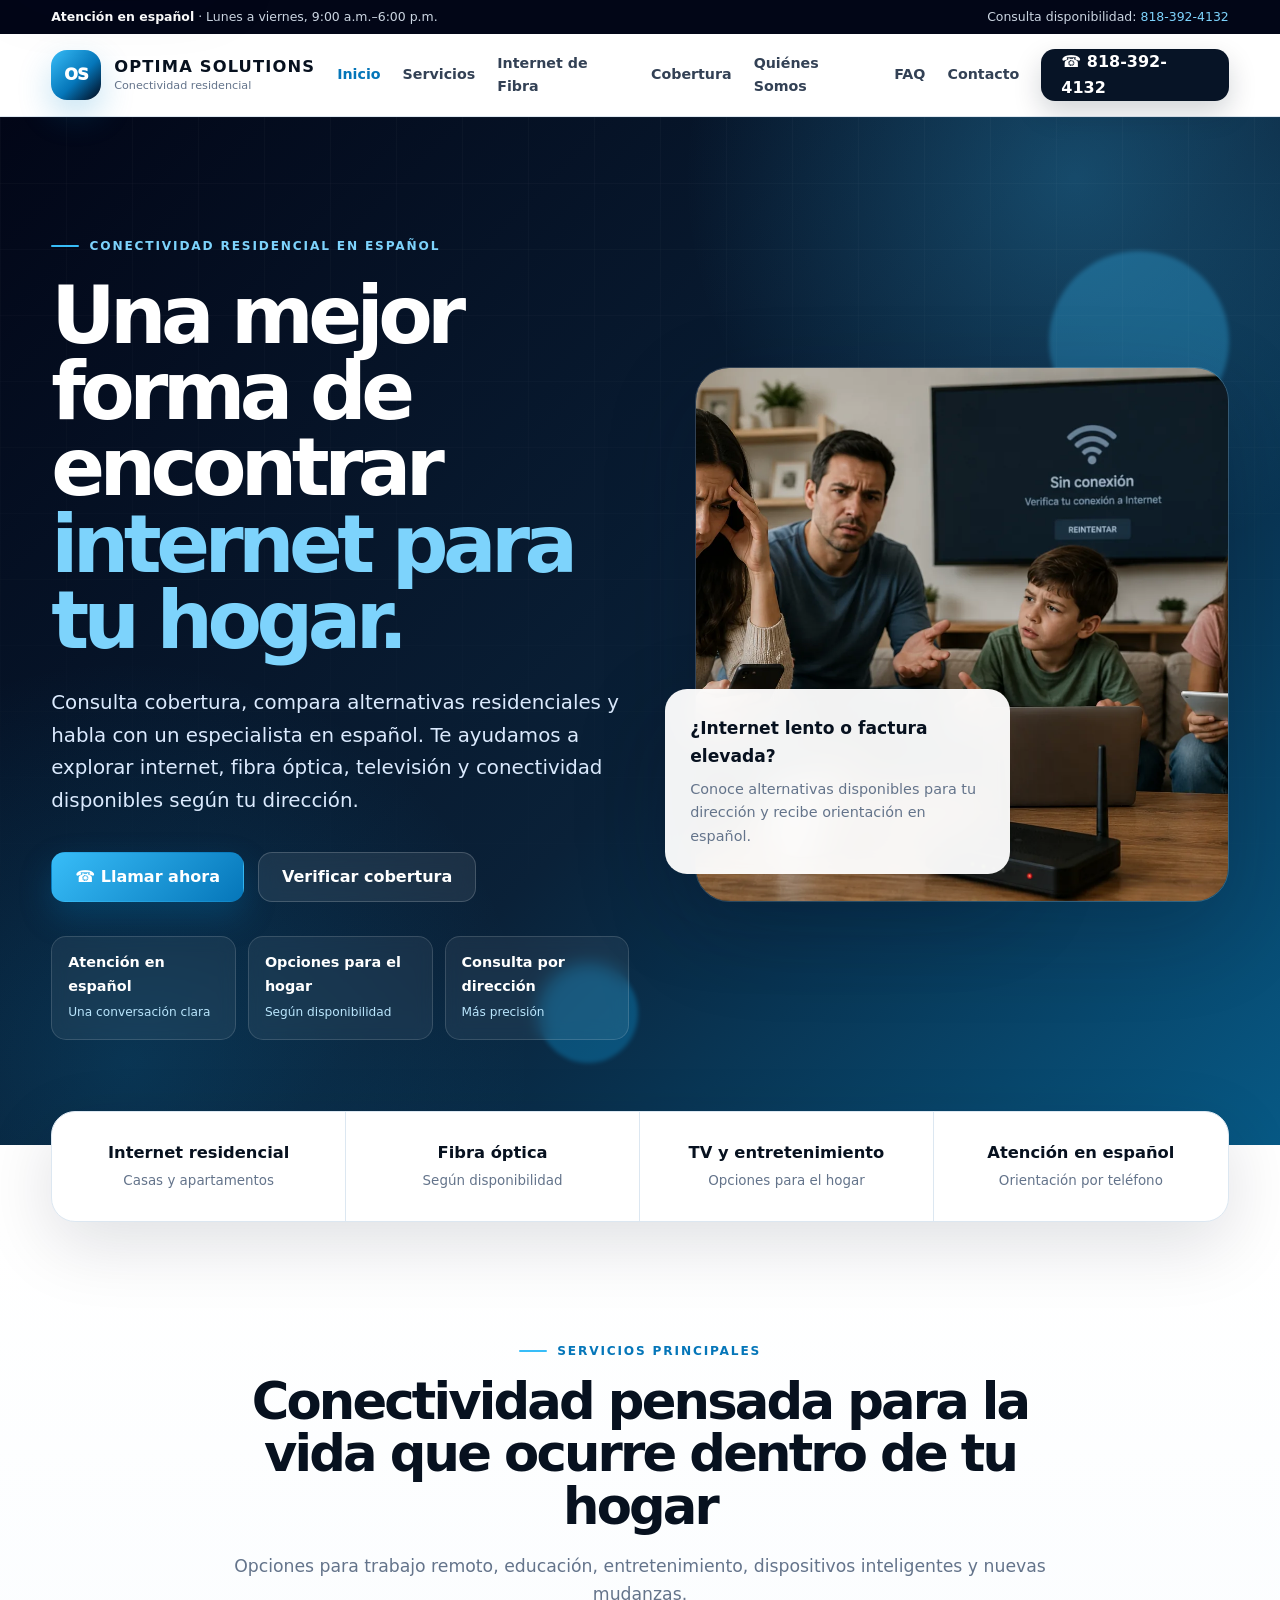
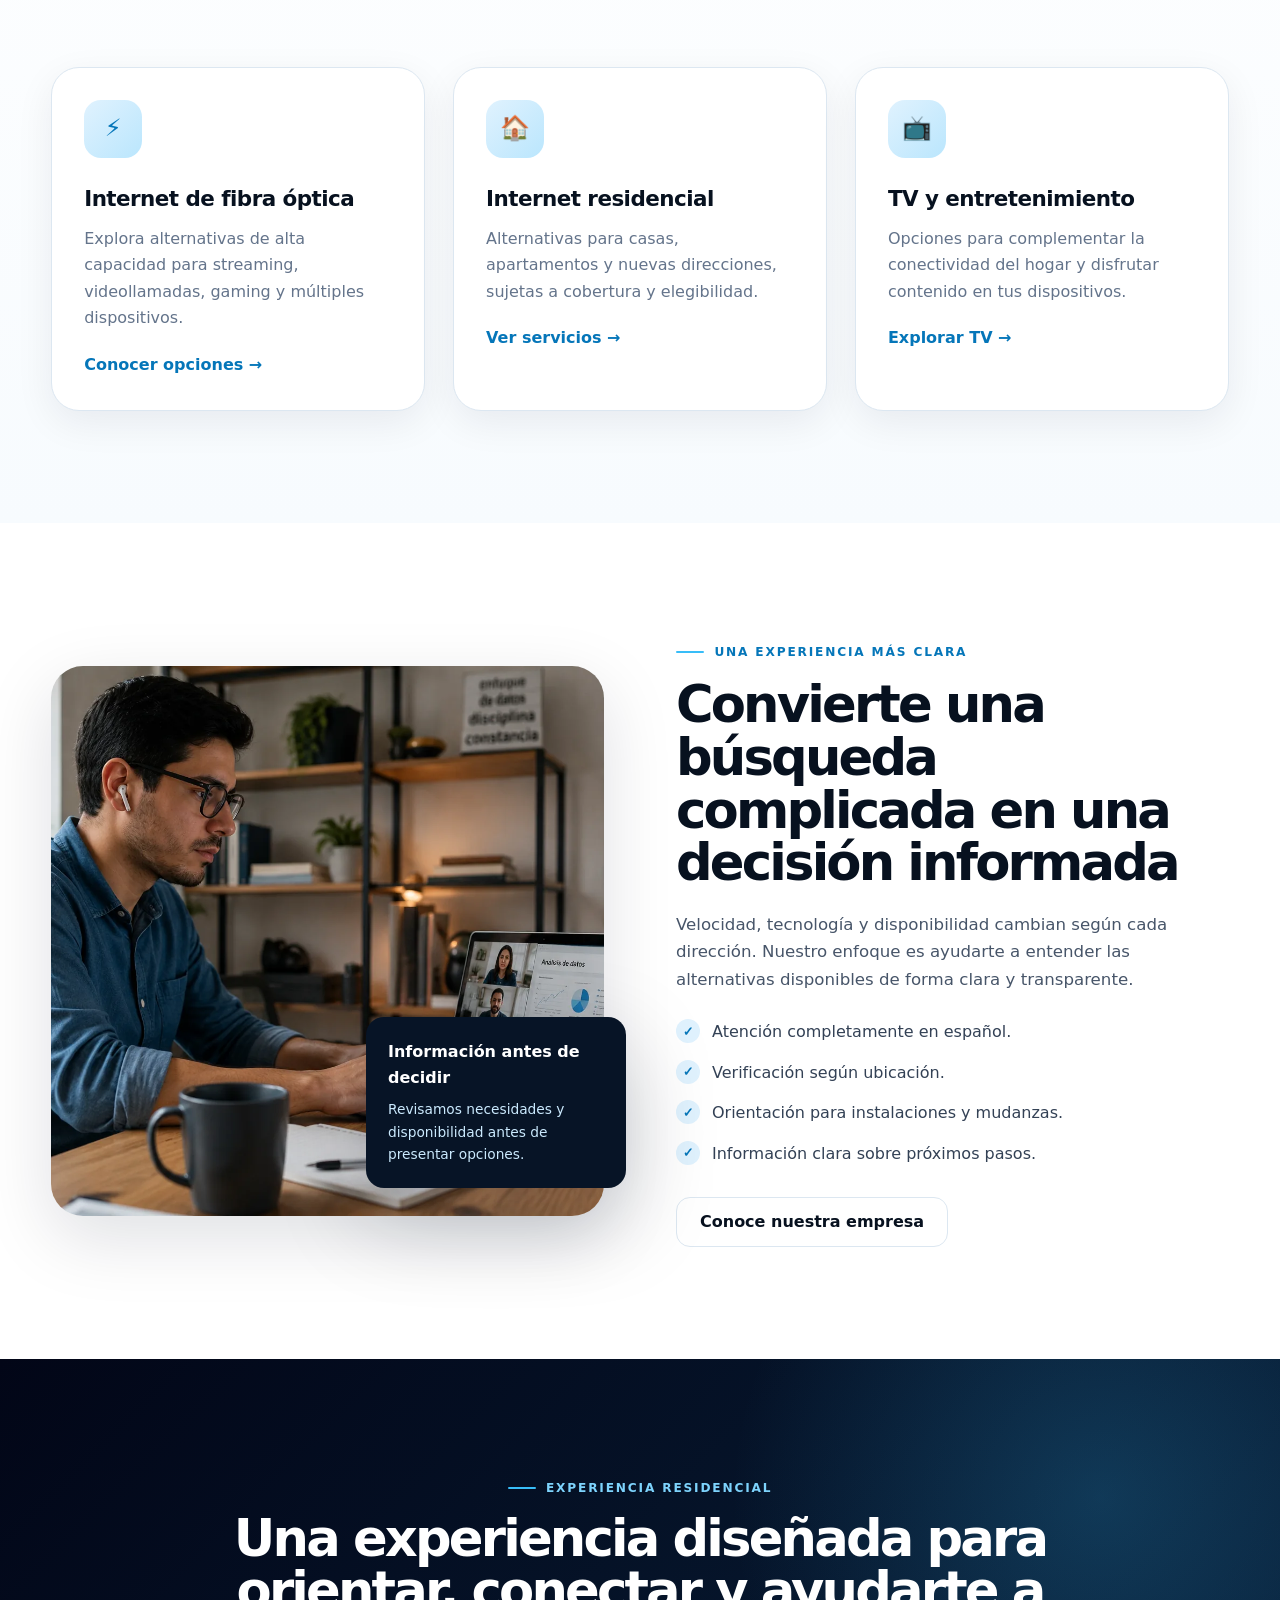
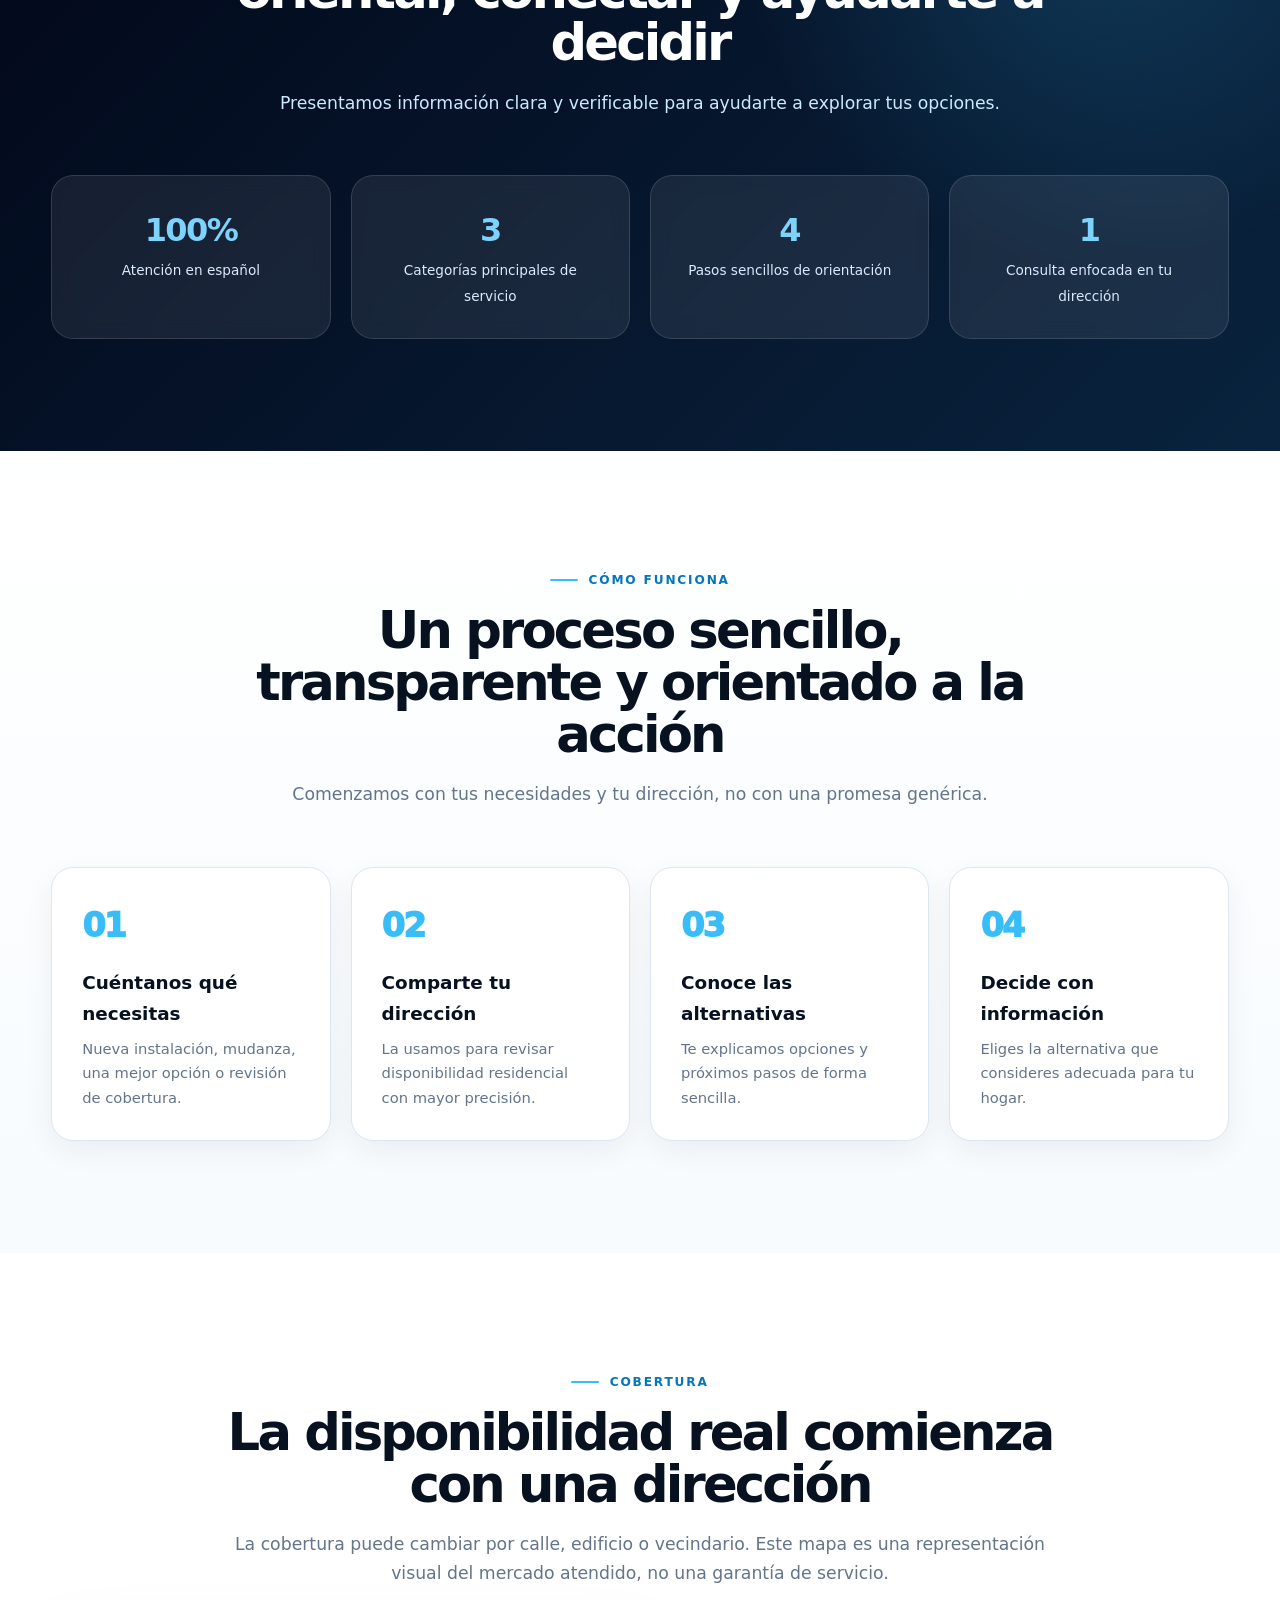
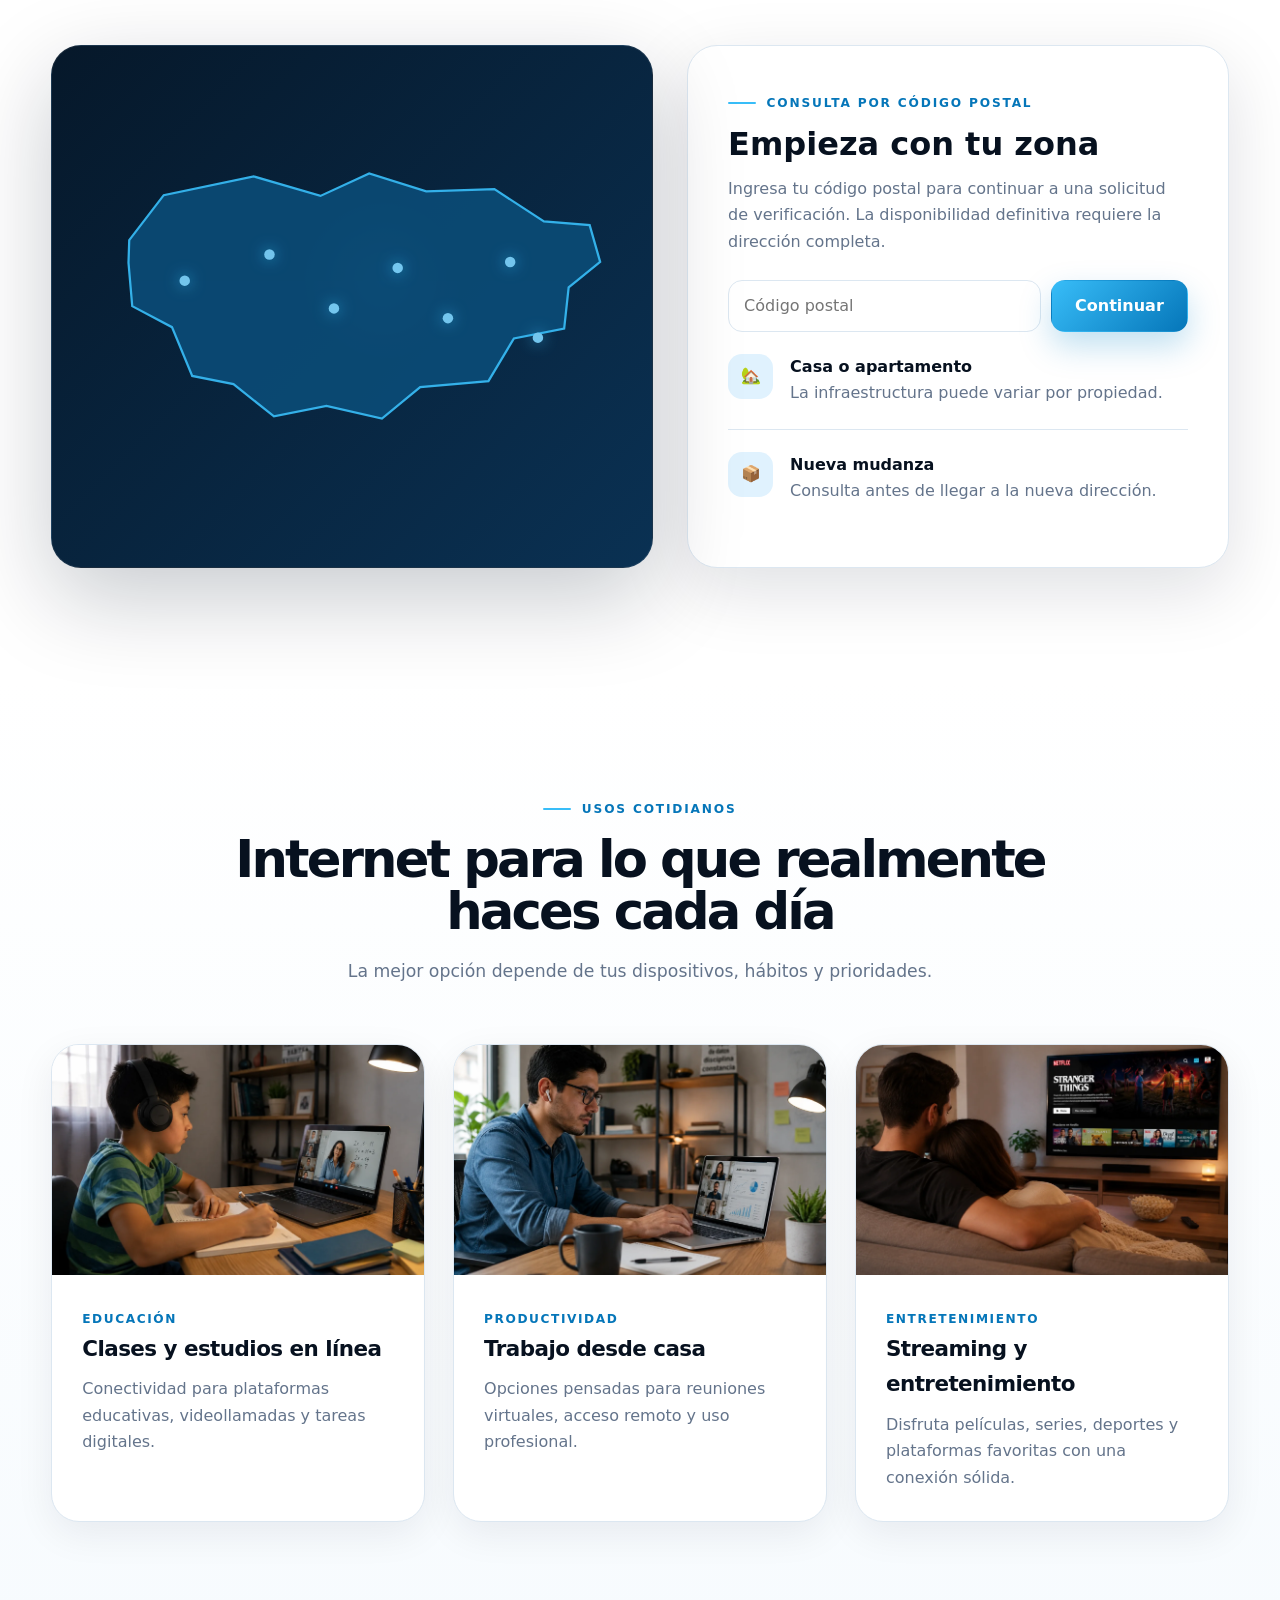
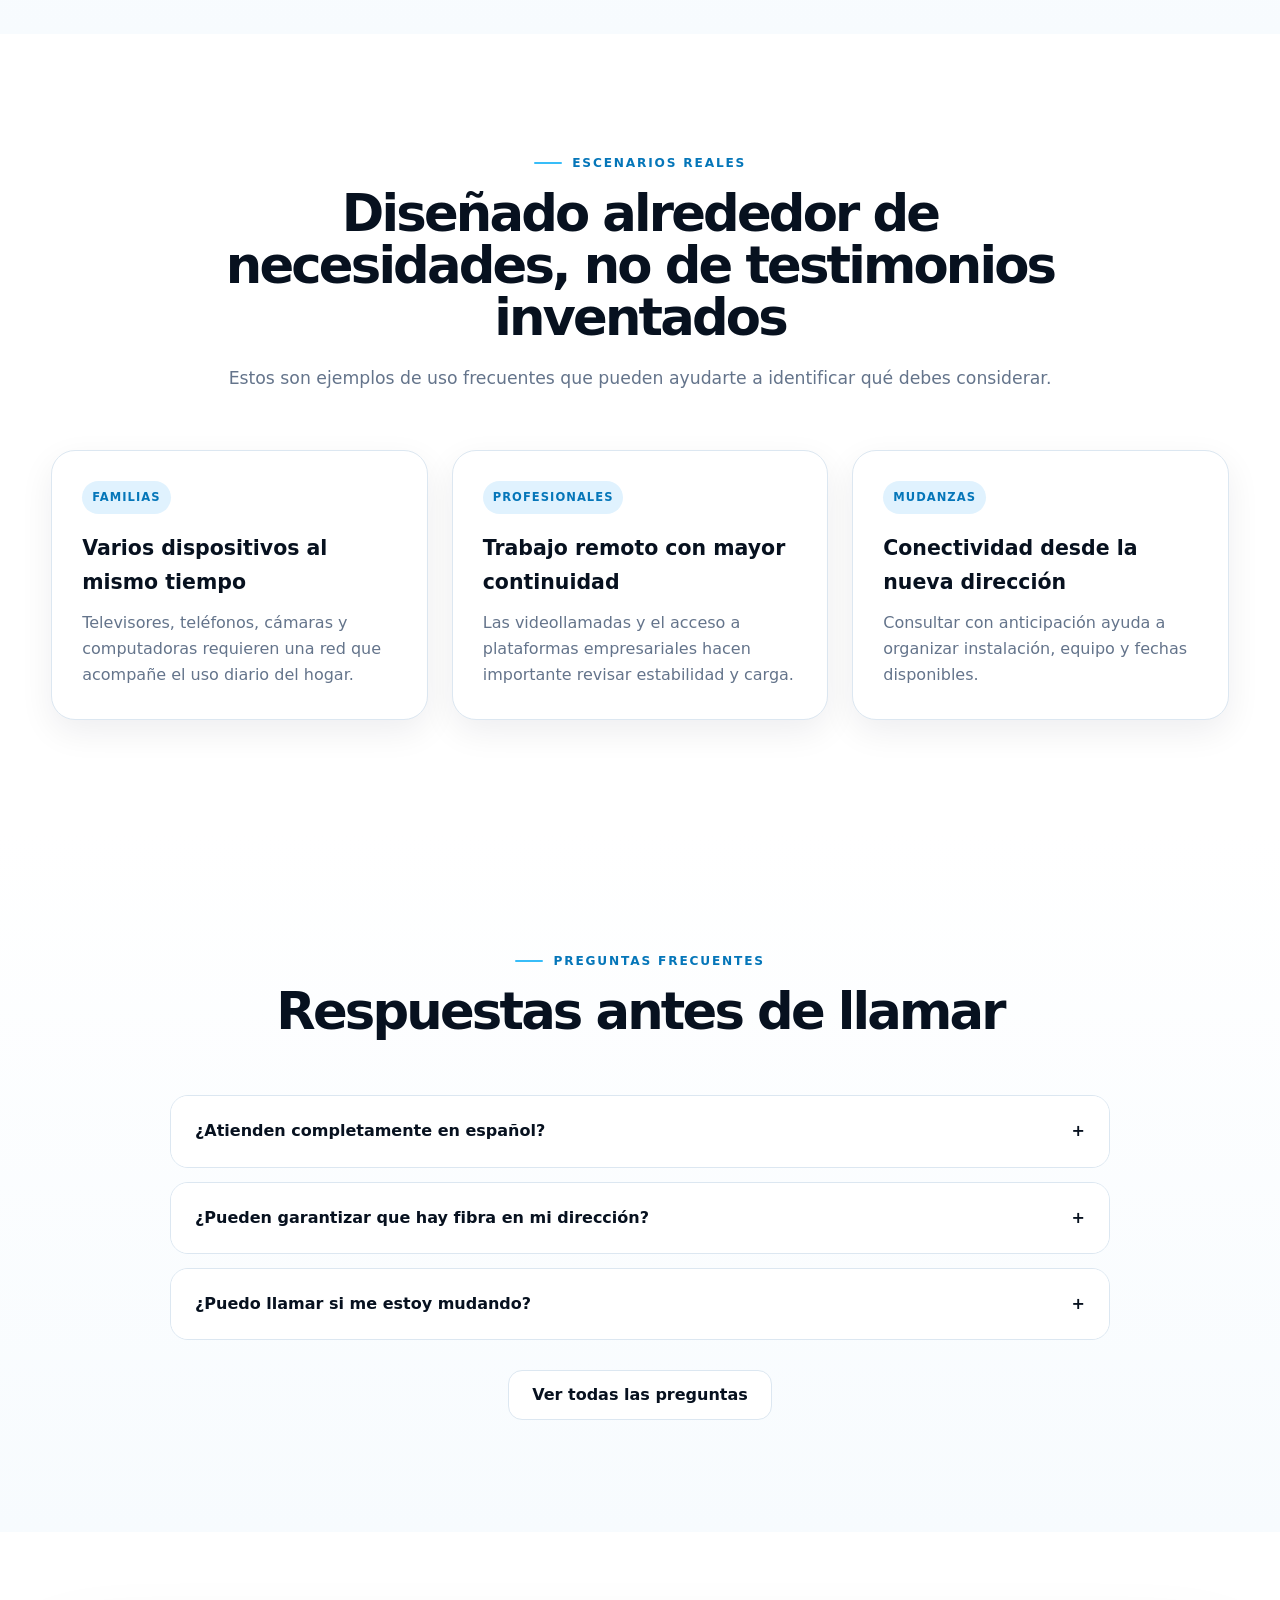
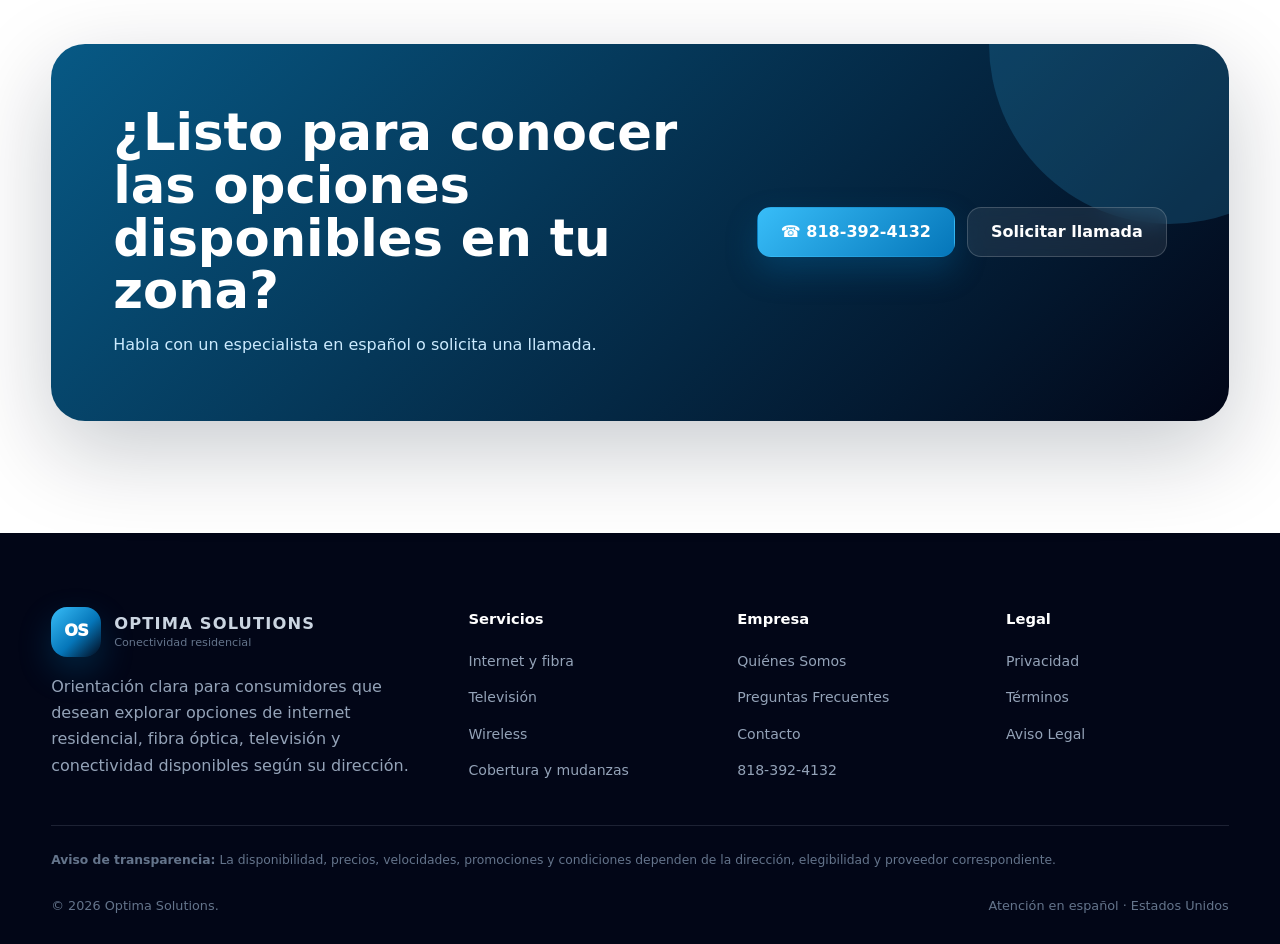
==== index.html @ 0055a337 "Refine homepage messaging and metrics" ====
<!doctype html><html lang="es"><head>
<script>(function(w,d,s,l,i){w[l]=w[l]||[];w[l].push({'gtm.start':new Date().getTime(),event:'gtm.js'});var f=d.getElementsByTagName(s)[0],j=d.createElement(s),dl=l!='dataLayer'?'&l='+l:'';j.async=true;j.src='https://www.googletagmanager.com/gtm.js?id='+i+dl;f.parentNode.insertBefore(j,f);})(window,document,'script','dataLayer','GTM-M92R3CHS');</script>
<meta charset="utf-8"><meta name="viewport" content="width=device-width,initial-scale=1">
<title>Optima Solutions | Internet Residencial, Fibra y TV</title><meta name="description" content="Explora opciones de internet residencial, fibra óptica, televisión y wireless con atención en español."><meta name="robots" content="index,follow,max-image-preview:large">
<link rel="canonical" href="https://www.calloptimasolutions.com/"><link rel="icon" href="/assets/icons/favicon.svg" type="image/svg+xml">
<meta property="og:locale" content="es_US"><meta property="og:type" content="website"><meta property="og:title" content="Optima Solutions | Internet Residencial, Fibra y TV"><meta property="og:description" content="Explora opciones de internet residencial, fibra óptica, televisión y wireless con atención en español."><meta property="og:url" content="https://www.calloptimasolutions.com/"><meta property="og:site_name" content="Optima Solutions"><meta property="og:image" content="https://www.calloptimasolutions.com/assets/images/familia-internet.webp"><meta name="twitter:card" content="summary_large_image"><meta name="theme-color" content="#020617">
<link rel="stylesheet" href="/css/styles.css"><script defer src="/js/main.js"></script><script type="application/ld+json">{"@context":"https://schema.org","@graph":[{"@type":"Organization","@id":"https://www.calloptimasolutions.com/#organization","name":"Optima Solutions","url":"https://www.calloptimasolutions.com/","telephone":"+18183924132","areaServed":"United States","contactPoint":{"@type":"ContactPoint","telephone":"+18183924132","contactType":"sales","availableLanguage":["Spanish"]}},{"@type":"WebSite","@id":"https://www.calloptimasolutions.com/#website","url":"https://www.calloptimasolutions.com/","name":"Optima Solutions","publisher":{"@id":"https://www.calloptimasolutions.com/#organization"}},{"@type":"Service","name":"Servicios residenciales de conectividad","provider":{"@id":"https://www.calloptimasolutions.com/#organization"},"areaServed":"United States","serviceType":["Internet residencial","Fibra óptica","Televisión residencial","Wireless"]}]}</script></head><body><a class="skip-link" href="#contenido">Saltar al contenido</a>
<noscript><iframe src="https://www.googletagmanager.com/ns.html?id=GTM-M92R3CHS" height="0" width="0" style="display:none;visibility:hidden"></iframe></noscript>
<div class="topbar"><div class="container"><span><strong>Atención en español</strong> · Lunes a viernes, 9:00 a.m.–6:00 p.m.</span><span>Consulta disponibilidad: <a href="tel:+18183924132">818-392-4132</a></span></div></div>
<header class="site-header"><div class="container navbar"><a class="brand" href="/"><span class="brand-mark">OS</span><span class="brand-name"><strong>OPTIMA SOLUTIONS</strong><small>Conectividad residencial</small></span></a><nav class="nav-links"><a href="/" aria-current="page">Inicio</a><a href="/servicios">Servicios</a><a href="/internet-fibra">Internet de Fibra</a><a href="/cobertura">Cobertura</a><a href="/quienes-somos">Quiénes Somos</a><a href="/preguntas-frecuentes">FAQ</a><a href="/contacto">Contacto</a></nav><div class="nav-actions"><a class="phone-btn" href="tel:+18183924132">☎ 818-392-4132</a><button class="menu-toggle" aria-label="Abrir menú" aria-expanded="false">☰</button></div></div></header><main id="contenido">
<section class="hero"><span class="hero-orb orb1"></span><span class="hero-orb orb2"></span><div class="container hero-grid"><div>
<span class="eyebrow" style="color:#7dd3fc">Conectividad residencial en español</span><h1>Una mejor forma de encontrar <span>internet para tu hogar.</span></h1>
<p class="hero-copy">Consulta cobertura, compara alternativas residenciales y habla con un especialista en español. Te ayudamos a explorar internet, fibra óptica, televisión y conectividad disponibles según tu dirección.</p>
<div class="hero-actions"><a class="btn btn-primary" href="tel:+18183924132">☎ Llamar ahora</a><a class="btn btn-ghost" href="/cobertura">Verificar cobertura</a></div>
<div class="hero-proof"><div class="proof"><strong>Atención en español</strong><span>Una conversación clara</span></div><div class="proof"><strong>Opciones para el hogar</strong><span>Según disponibilidad</span></div><div class="proof"><strong>Consulta por dirección</strong><span>Más precisión</span></div></div></div>
<div class="hero-visual"><div class="hero-image"><img src="/assets/images/familia-internet.webp" alt="Familia usando internet residencial en casa"></div><div class="hero-card"><strong>¿Internet lento o factura elevada?</strong><p>Conoce alternativas disponibles para tu dirección y recibe orientación en español.</p></div></div></div></section>
<div class="trust-bar"><div class="container trust-panel"><div class="trust-cell"><strong>Internet residencial</strong><span>Casas y apartamentos</span></div><div class="trust-cell"><strong>Fibra óptica</strong><span>Según disponibilidad</span></div><div class="trust-cell"><strong>TV y entretenimiento</strong><span>Opciones para el hogar</span></div><div class="trust-cell"><strong>Atención en español</strong><span>Orientación por teléfono</span></div></div></div>

<section class="section section-soft"><div class="container"><div class="section-head reveal"><span class="eyebrow">Servicios principales</span><h2>Conectividad pensada para la vida que ocurre dentro de tu hogar</h2><p>Opciones para trabajo remoto, educación, entretenimiento, dispositivos inteligentes y nuevas mudanzas.</p></div><div class="grid-3">
<article class="card reveal"><div class="card-icon">⚡</div><h3>Internet de fibra óptica</h3><p>Explora alternativas de alta capacidad para streaming, videollamadas, gaming y múltiples dispositivos.</p><a class="card-link" href="/internet-fibra">Conocer opciones →</a></article>
<article class="card reveal"><div class="card-icon">🏠</div><h3>Internet residencial</h3><p>Alternativas para casas, apartamentos y nuevas direcciones, sujetas a cobertura y elegibilidad.</p><a class="card-link" href="/servicios">Ver servicios →</a></article>
<article class="card reveal"><div class="card-icon">📺</div><h3>TV y entretenimiento</h3><p>Opciones para complementar la conectividad del hogar y disfrutar contenido en tus dispositivos.</p><a class="card-link" href="/servicios#television">Explorar TV →</a></article></div></div></section>

<section class="section"><div class="container split"><div class="split-image reveal"><img src="/assets/images/trabajo-remoto.webp" alt="Persona trabajando desde casa"><div class="image-note"><strong>Información antes de decidir</strong><p>Revisamos necesidades y disponibilidad antes de presentar opciones.</p></div></div><div class="split-copy reveal"><span class="eyebrow">Una experiencia más clara</span><h2>Convierte una búsqueda complicada en una decisión informada</h2><p>Velocidad, tecnología y disponibilidad cambian según cada dirección. Nuestro enfoque es ayudarte a entender las alternativas disponibles de forma clara y transparente.</p><ul class="check-list"><li>Atención completamente en español.</li><li>Verificación según ubicación.</li><li>Orientación para instalaciones y mudanzas.</li><li>Información clara sobre próximos pasos.</li></ul><div style="margin-top:30px"><a class="btn btn-secondary" href="/quienes-somos">Conoce nuestra empresa</a></div></div></div></section>

<section class="section section-dark"><div class="container"><div class="section-head reveal"><span class="eyebrow" style="color:#7dd3fc">Experiencia residencial</span><h2>Una experiencia diseñada para orientar, conectar y ayudarte a decidir</h2><p>Presentamos información clara y verificable para ayudarte a explorar tus opciones.</p></div><div class="metric-grid">
<div class="metric reveal"><strong data-counter="100" data-suffix="%">100%</strong><span>Atención en español</span></div><div class="metric reveal"><strong data-counter="3">3</strong><span>Categorías principales de servicio</span></div><div class="metric reveal"><strong data-counter="4">4</strong><span>Pasos sencillos de orientación</span></div><div class="metric reveal"><strong data-counter="1">1</strong><span>Consulta enfocada en tu dirección</span></div></div></div></section>

<section class="section section-soft"><div class="container"><div class="section-head reveal"><span class="eyebrow">Cómo funciona</span><h2>Un proceso sencillo, transparente y orientado a la acción</h2><p>Comenzamos con tus necesidades y tu dirección, no con una promesa genérica.</p></div><div class="process">
<article class="step reveal"><h3>Cuéntanos qué necesitas</h3><p>Nueva instalación, mudanza, una mejor opción o revisión de cobertura.</p></article><article class="step reveal"><h3>Comparte tu dirección</h3><p>La usamos para revisar disponibilidad residencial con mayor precisión.</p></article><article class="step reveal"><h3>Conoce las alternativas</h3><p>Te explicamos opciones y próximos pasos de forma sencilla.</p></article><article class="step reveal"><h3>Decide con información</h3><p>Eliges la alternativa que consideres adecuada para tu hogar.</p></article></div></div></section>

<section class="section"><div class="container"><div class="section-head reveal"><span class="eyebrow">Cobertura</span><h2>La disponibilidad real comienza con una dirección</h2><p>La cobertura puede cambiar por calle, edificio o vecindario. Este mapa es una representación visual del mercado atendido, no una garantía de servicio.</p></div><div class="coverage-wrap">
<div class="coverage-map reveal"><svg viewBox="0 0 800 480" aria-label="Mapa visual de Estados Unidos"><path d="M103 152L149 92l120-25 89 26 65-30 76 24 91-3 66 43 61 5 14 49-42 34-6 55-67 13-34 57-91 8-51 42-74-17-70 14-54-43-55-11-27-65-53-28-5-58z" fill="#0b4b76" stroke="#38bdf8" stroke-width="3"/><g fill="#7dd3fc"><circle class="map-pin" cx="177" cy="206" r="7"/><circle class="map-pin" cx="290" cy="171" r="7"/><circle class="map-pin" cx="376" cy="243" r="7"/><circle class="map-pin" cx="461" cy="189" r="7"/><circle class="map-pin" cx="528" cy="256" r="7"/><circle class="map-pin" cx="611" cy="181" r="7"/><circle class="map-pin" cx="648" cy="282" r="7"/></g></svg></div>
<div class="coverage-panel reveal"><span class="eyebrow">Consulta por código postal</span><h3>Empieza con tu zona</h3><p class="muted">Ingresa tu código postal para continuar a una solicitud de verificación. La disponibilidad definitiva requiere la dirección completa.</p><form id="zip-check" class="zip-form"><input name="zip" inputmode="numeric" pattern="[0-9]{5}" maxlength="5" placeholder="Código postal" required><button class="btn btn-primary" type="submit">Continuar</button></form><div class="use-case"><i>🏡</i><div><strong>Casa o apartamento</strong><p class="muted">La infraestructura puede variar por propiedad.</p></div></div><div class="use-case"><i>📦</i><div><strong>Nueva mudanza</strong><p class="muted">Consulta antes de llegar a la nueva dirección.</p></div></div></div></div></div></section>

<section class="section section-soft"><div class="container"><div class="section-head reveal"><span class="eyebrow">Usos cotidianos</span><h2>Internet para lo que realmente haces cada día</h2><p>La mejor opción depende de tus dispositivos, hábitos y prioridades.</p></div><div class="grid-3">
<article class="card feature-card reveal"><img src="/assets/images/estudio-en-linea.webp" alt="Estudiante en una clase en línea"><div class="feature-body"><span class="kicker">Educación</span><h3>Clases y estudios en línea</h3><p>Conectividad para plataformas educativas, videollamadas y tareas digitales.</p></div></article>
<article class="card feature-card reveal"><img src="/assets/images/trabajo-remoto.webp" alt="Trabajo remoto desde el hogar"><div class="feature-body"><span class="kicker">Productividad</span><h3>Trabajo desde casa</h3><p>Opciones pensadas para reuniones virtuales, acceso remoto y uso profesional.</p></div></article>
<article class="card feature-card reveal"><img src="/assets/images/entretenimiento-premium.webp" alt="Pareja disfrutando de streaming en casa"><div class="feature-body"><span class="kicker">Entretenimiento</span><h3>Streaming y entretenimiento</h3><p>Disfruta películas, series, deportes y plataformas favoritas con una conexión sólida.</p></div></article></div></div></section>

<section class="section"><div class="container"><div class="section-head reveal"><span class="eyebrow">Escenarios reales</span><h2>Diseñado alrededor de necesidades, no de testimonios inventados</h2><p>Estos son ejemplos de uso frecuentes que pueden ayudarte a identificar qué debes considerar.</p></div><div class="story-grid">
<article class="story reveal"><span class="story-tag">Familias</span><h3>Varios dispositivos al mismo tiempo</h3><p>Televisores, teléfonos, cámaras y computadoras requieren una red que acompañe el uso diario del hogar.</p></article>
<article class="story reveal"><span class="story-tag">Profesionales</span><h3>Trabajo remoto con mayor continuidad</h3><p>Las videollamadas y el acceso a plataformas empresariales hacen importante revisar estabilidad y carga.</p></article>
<article class="story reveal"><span class="story-tag">Mudanzas</span><h3>Conectividad desde la nueva dirección</h3><p>Consultar con anticipación ayuda a organizar instalación, equipo y fechas disponibles.</p></article></div></div></section>

<section class="section section-soft"><div class="container"><div class="section-head reveal"><span class="eyebrow">Preguntas frecuentes</span><h2>Respuestas antes de llamar</h2></div><div class="faq-list">
<article class="faq-item reveal"><button class="faq-question" aria-expanded="false"><span>¿Atienden completamente en español?</span><span>+</span></button><div class="faq-answer"><p>Sí. La atención telefónica y la información principal del sitio están disponibles en español.</p></div></article>
<article class="faq-item reveal"><button class="faq-question" aria-expanded="false"><span>¿Pueden garantizar que hay fibra en mi dirección?</span><span>+</span></button><div class="faq-answer"><p>No. La cobertura debe verificarse para cada dirección.</p></div></article>
<article class="faq-item reveal"><button class="faq-question" aria-expanded="false"><span>¿Puedo llamar si me estoy mudando?</span><span>+</span></button><div class="faq-answer"><p>Sí. Podemos ayudarte a explorar opciones para la nueva dirección.</p></div></article></div><div class="text-center" style="margin-top:30px"><a class="btn btn-secondary" href="/preguntas-frecuentes">Ver todas las preguntas</a></div></div></section>
<section class="section"><div class="container cta reveal"><div class="cta-inner"><div><h2>¿Listo para conocer las opciones disponibles en tu zona?</h2><p>Habla con un especialista en español o solicita una llamada.</p></div><div class="cta-actions"><a class="btn btn-primary" href="tel:+18183924132">☎ 818-392-4132</a><a class="btn btn-ghost" href="/contacto">Solicitar llamada</a></div></div></div></section>
</main><footer class="site-footer"><div class="container"><div class="footer-grid">
<div class="footer-brand"><a class="brand" href="/"><span class="brand-mark">OS</span><span class="brand-name"><strong>OPTIMA SOLUTIONS</strong><small>Conectividad residencial</small></span></a><p>Orientación clara para consumidores que desean explorar opciones de internet residencial, fibra óptica, televisión y conectividad disponibles según su dirección.</p></div>
<div class="footer-col"><h3>Servicios</h3><ul><li><a href="/internet-fibra">Internet y fibra</a></li><li><a href="/servicios#television">Televisión</a></li><li><a href="/servicios#wireless">Wireless</a></li><li><a href="/cobertura">Cobertura y mudanzas</a></li></ul></div>
<div class="footer-col"><h3>Empresa</h3><ul><li><a href="/quienes-somos">Quiénes Somos</a></li><li><a href="/preguntas-frecuentes">Preguntas Frecuentes</a></li><li><a href="/contacto">Contacto</a></li><li><a href="tel:+18183924132">818-392-4132</a></li></ul></div>
<div class="footer-col"><h3>Legal</h3><ul><li><a href="/privacidad">Privacidad</a></li><li><a href="/terminos">Términos</a></li><li><a href="/aviso-legal">Aviso Legal</a></li></ul></div></div>
<div class="footer-disclaimer"><strong>Aviso de transparencia:</strong> La disponibilidad, precios, velocidades, promociones y condiciones dependen de la dirección, elegibilidad y proveedor correspondiente.</div><div class="footer-bottom"><span>© 2026 Optima Solutions.</span><span>Atención en español · Estados Unidos</span></div></div></footer><a class="mobile-call" href="tel:+18183924132">☎ Llamar ahora: 818-392-4132</a></body></html>
---- css/styles.css ----
:root{
  --ink:#07111f; --navy:#071426; --navy2:#0b2037; --blue:#0576b9; --blue2:#0ea5e9;
  --cyan:#38bdf8; --cyan2:#7dd3fc; --sky:#eaf8ff; --white:#fff;
  --slate:#475569; --muted:#64748b; --line:#dce7f1; --soft:#f7fbfe;
  --green:#16a34a; --amber:#f59e0b;
  --shadow:0 22px 70px rgba(2,18,38,.13); --shadow2:0 30px 90px rgba(2,18,38,.22);
  --radius:28px; --radius-sm:18px; --container:1240px;
}
*{box-sizing:border-box;margin:0;padding:0}
html{scroll-behavior:smooth;scroll-padding-top:94px}
body{font-family:Inter,ui-sans-serif,system-ui,-apple-system,BlinkMacSystemFont,"Segoe UI",Arial,sans-serif;color:var(--ink);line-height:1.65;background:#fff;overflow-x:hidden}
img{display:block;max-width:100%;height:auto} a{color:inherit;text-decoration:none}
button,input,textarea,select{font:inherit} button{cursor:pointer}
.container{width:min(92%,var(--container));margin-inline:auto}.narrow{width:min(92%,880px);margin-inline:auto}
.section{padding:112px 0}.section-soft{background:linear-gradient(180deg,#fff,var(--soft))}
.section-dark{background:linear-gradient(135deg,#020617,#09233e);color:#fff;position:relative;overflow:hidden}
.section-dark:before{content:"";position:absolute;inset:0;background:radial-gradient(circle at 86% 20%,rgba(56,189,248,.2),transparent 30%);pointer-events:none}
.section-head{max-width:840px;margin:0 auto 58px;text-align:center;position:relative;z-index:1}
.section-head h2{font-size:clamp(2.15rem,4vw,4rem);line-height:1.02;letter-spacing:-.055em;margin:14px 0 20px}
.section-head p{font-size:1.08rem;color:var(--muted)}.section-dark .section-head p{color:#cbeafe}
.eyebrow{display:inline-flex;align-items:center;gap:.65rem;color:var(--blue);font-size:.76rem;font-weight:900;letter-spacing:.15em;text-transform:uppercase}
.eyebrow:before{content:"";width:28px;height:2px;border-radius:999px;background:var(--cyan)}
.lead{font-size:1.18rem;color:var(--slate)}.muted{color:var(--muted)}.text-center{text-align:center}
.grid-2{display:grid;grid-template-columns:repeat(2,minmax(0,1fr));gap:30px}
.grid-3{display:grid;grid-template-columns:repeat(3,minmax(0,1fr));gap:28px}
.grid-4{display:grid;grid-template-columns:repeat(4,minmax(0,1fr));gap:24px}
.skip-link{position:fixed;top:-80px;left:14px;z-index:9999;background:#fff;padding:12px 18px;border-radius:12px;box-shadow:var(--shadow);font-weight:850}.skip-link:focus{top:14px}
:focus-visible{outline:3px solid var(--cyan);outline-offset:3px}
.topbar{background:#020617;color:#cbd5e1;font-size:.78rem}.topbar .container{min-height:34px;display:flex;justify-content:space-between;align-items:center;gap:20px}
.topbar strong{color:#fff}.topbar a{color:var(--cyan2)}
.site-header{position:sticky;top:0;z-index:1000;background:rgba(255,255,255,.91);backdrop-filter:blur(18px);border-bottom:1px solid rgba(220,231,241,.9)}
.navbar{min-height:82px;display:flex;align-items:center;justify-content:space-between;gap:22px}
.brand{display:flex;align-items:center;gap:13px;min-width:max-content}.brand-mark{width:50px;height:50px;border-radius:16px;display:grid;place-items:center;color:#fff;font-weight:950;letter-spacing:-.04em;background:linear-gradient(135deg,var(--cyan),var(--blue) 56%,#020617);box-shadow:0 14px 34px rgba(2,132,199,.24)}
.brand-name{display:grid;line-height:1.05}.brand-name strong{font-size:1.02rem;letter-spacing:.07em}.brand-name small{font-size:.7rem;color:var(--muted);margin-top:5px}
.nav-links{display:flex;align-items:center;gap:22px;font-size:.89rem;font-weight:760}.nav-links a{color:#334155;transition:.2s}.nav-links a:hover,.nav-links a[aria-current="page"]{color:var(--blue)}
.nav-actions{display:flex;align-items:center;gap:10px}.menu-toggle{display:none;width:46px;height:46px;border:1px solid var(--line);border-radius:14px;background:#fff;font-size:1.25rem}
.btn{display:inline-flex;align-items:center;justify-content:center;gap:10px;min-height:50px;padding:0 23px;border-radius:14px;border:1px solid transparent;font-weight:880;transition:.25s}
.btn-primary{color:#fff;background:linear-gradient(135deg,var(--cyan),var(--blue));box-shadow:0 14px 32px rgba(2,132,199,.25)}.btn-primary:hover{transform:translateY(-2px);box-shadow:0 18px 44px rgba(2,132,199,.34)}
.btn-secondary{background:#fff;border-color:var(--line);color:var(--ink)}.btn-secondary:hover{border-color:var(--cyan);color:var(--blue);transform:translateY(-2px)}
.btn-ghost{color:#fff;background:rgba(255,255,255,.08);border-color:rgba(255,255,255,.18);backdrop-filter:blur(10px)}.btn-ghost:hover{background:rgba(255,255,255,.14)}
.phone-btn{display:inline-flex;align-items:center;gap:9px;min-height:48px;padding:0 20px;border-radius:14px;background:#071426;color:#fff;font-weight:880;box-shadow:0 12px 28px rgba(7,20,38,.18)}
.hero{position:relative;overflow:hidden;color:#fff;padding:112px 0 105px;background:radial-gradient(circle at 84% 6%,rgba(56,189,248,.28),transparent 27%),radial-gradient(circle at 10% 92%,rgba(14,165,233,.18),transparent 27%),linear-gradient(135deg,#020617,#0a2138 56%,#075985)}
.hero:after{content:"";position:absolute;inset:0;opacity:.09;background-image:linear-gradient(rgba(255,255,255,.28) 1px,transparent 1px),linear-gradient(90deg,rgba(255,255,255,.28) 1px,transparent 1px);background-size:66px 66px;mask-image:linear-gradient(to bottom,#000,transparent 88%);pointer-events:none}
.hero-orb{position:absolute;border-radius:50%;filter:blur(2px);opacity:.3}.orb1{width:180px;height:180px;background:#38bdf8;right:4%;top:13%;animation:float 7s ease-in-out infinite}.orb2{width:100px;height:100px;background:#0ea5e9;left:42%;bottom:8%;animation:float 9s ease-in-out infinite reverse}
@keyframes float{50%{transform:translateY(-18px) translateX(8px)}}
.hero-grid{position:relative;z-index:2;display:grid;grid-template-columns:1.04fr .96fr;gap:66px;align-items:center}
.hero h1{font-size:clamp(3.1rem,6.2vw,5.7rem);line-height:.96;letter-spacing:-.07em;margin:22px 0 28px;max-width:780px}.hero h1 span{color:var(--cyan2)}
.hero-copy{font-size:clamp(1.05rem,1.8vw,1.24rem);color:#dbeafe;max-width:740px}.hero-actions{display:flex;flex-wrap:wrap;gap:14px;margin-top:34px}
.hero-proof{display:grid;grid-template-columns:repeat(3,1fr);gap:12px;margin-top:34px;max-width:720px}.proof{padding:14px 16px;border:1px solid rgba(255,255,255,.14);border-radius:15px;background:rgba(255,255,255,.06);backdrop-filter:blur(8px)}.proof strong{display:block;font-size:.9rem}.proof span{font-size:.76rem;color:#bae6fd}
.hero-visual{position:relative}.hero-image{height:535px;border-radius:34px;overflow:hidden;border:1px solid rgba(255,255,255,.17);box-shadow:var(--shadow2)}.hero-image img{width:100%;height:100%;object-fit:cover}
.hero-card{position:absolute;left:-30px;bottom:28px;width:min(345px,88%);padding:25px;border-radius:22px;background:rgba(255,255,255,.95);color:var(--ink);box-shadow:var(--shadow2);backdrop-filter:blur(18px)}.hero-card strong{display:block;font-size:1.07rem;margin-bottom:7px}.hero-card p{font-size:.9rem;color:var(--muted)}
.trust-bar{position:relative;z-index:5;margin-top:-34px}.trust-panel{display:grid;grid-template-columns:repeat(4,1fr);overflow:hidden;background:#fff;border:1px solid var(--line);border-radius:24px;box-shadow:var(--shadow)}
.trust-cell{padding:28px;text-align:center;border-right:1px solid var(--line)}.trust-cell:last-child{border-right:0}.trust-cell strong{display:block;font-size:1.02rem}.trust-cell span{font-size:.84rem;color:var(--muted)}
.card{background:#fff;border:1px solid var(--line);border-radius:var(--radius);padding:32px;box-shadow:0 12px 38px rgba(2,18,38,.07);transition:.28s}.card:hover{transform:translateY(-6px);box-shadow:var(--shadow);border-color:#b8e8ff}
.card-icon{width:58px;height:58px;border-radius:17px;display:grid;place-items:center;margin-bottom:23px;font-size:1.5rem;background:linear-gradient(135deg,#e0f2fe,#bae6fd);color:var(--blue)}
.card h3{font-size:1.34rem;letter-spacing:-.025em;margin-bottom:10px}.card p{color:var(--muted)}.card-link{display:inline-flex;align-items:center;gap:7px;margin-top:20px;color:var(--blue);font-weight:850}
.feature-card{padding:0;overflow:hidden}.feature-card img{height:230px;width:100%;object-fit:cover}.feature-body{padding:30px}.kicker{font-size:.76rem;color:var(--blue);font-weight:900;letter-spacing:.13em;text-transform:uppercase}
.split{display:grid;grid-template-columns:1fr 1fr;align-items:center;gap:72px}.split-image{position:relative}.split-image img{width:100%;height:550px;object-fit:cover;border-radius:32px;box-shadow:var(--shadow)}
.image-note{position:absolute;right:-22px;bottom:28px;width:260px;padding:22px;border-radius:18px;background:#071426;color:#fff;box-shadow:var(--shadow2)}.image-note p{color:#cbeafe;font-size:.86rem;margin-top:6px}
.split-copy h2{font-size:clamp(2.25rem,4vw,3.85rem);line-height:1.03;letter-spacing:-.055em;margin:16px 0 22px}.split-copy p{color:var(--slate);font-size:1.04rem}
.check-list{display:grid;gap:14px;margin-top:26px}.check-list li{list-style:none;display:flex;gap:12px;color:#334155}.check-list li:before{content:"✓";flex:0 0 24px;width:24px;height:24px;border-radius:50%;display:grid;place-items:center;background:#e0f2fe;color:var(--blue);font-size:.8rem;font-weight:950}
.process{display:grid;grid-template-columns:repeat(4,1fr);gap:20px;counter-reset:steps}.step{background:#fff;border:1px solid var(--line);border-radius:22px;padding:30px;box-shadow:0 10px 30px rgba(2,18,38,.06)}.step:before{counter-increment:steps;content:"0" counter(steps);display:block;font-size:2.1rem;color:var(--cyan);font-weight:950;letter-spacing:-.06em;margin-bottom:15px}.step h3{font-size:1.15rem;margin-bottom:8px}.step p{font-size:.92rem;color:var(--muted)}
.metric-grid{display:grid;grid-template-columns:repeat(4,1fr);gap:20px;position:relative;z-index:1}.metric{padding:28px;border-radius:22px;background:rgba(255,255,255,.08);border:1px solid rgba(255,255,255,.13);text-align:center;backdrop-filter:blur(9px)}.metric strong{display:block;font-size:2rem;color:var(--cyan2);letter-spacing:-.05em}.metric span{font-size:.85rem;color:#dbeafe}
.coverage-wrap{display:grid;grid-template-columns:1fr .9fr;gap:34px;align-items:stretch}.coverage-map{position:relative;min-height:480px;border-radius:30px;background:radial-gradient(circle at 55% 45%,rgba(56,189,248,.25),transparent 18%),linear-gradient(135deg,#06182a,#0a3153);overflow:hidden;box-shadow:var(--shadow2);border:1px solid rgba(255,255,255,.08)}
.coverage-map svg{width:100%;height:100%;opacity:.92}.map-pin{filter:drop-shadow(0 0 10px rgba(56,189,248,.8));animation:pulse 2.8s infinite}@keyframes pulse{50%{opacity:.5;transform:scale(1.12);transform-origin:center}}
.coverage-panel{padding:40px;border:1px solid var(--line);border-radius:30px;background:#fff;box-shadow:var(--shadow)}.coverage-panel h3{font-size:2rem;line-height:1.08;margin:14px 0 14px}.zip-form{display:grid;grid-template-columns:1fr auto;gap:10px;margin-top:25px}.zip-form input{min-height:52px;border:1px solid var(--line);border-radius:14px;padding:0 15px}
.use-case{display:flex;gap:17px;padding:22px 0;border-bottom:1px solid var(--line)}.use-case:last-child{border-bottom:0}.use-case i{font-style:normal;width:45px;height:45px;flex:0 0 45px;border-radius:14px;display:grid;place-items:center;background:#e0f2fe}
.story-grid{display:grid;grid-template-columns:repeat(3,1fr);gap:24px}.story{padding:30px;border:1px solid var(--line);border-radius:24px;background:#fff;box-shadow:0 12px 34px rgba(2,18,38,.07)}.story-tag{display:inline-flex;padding:7px 10px;border-radius:999px;background:#e0f2fe;color:var(--blue);font-size:.72rem;font-weight:900;text-transform:uppercase;letter-spacing:.09em}.story h3{font-size:1.28rem;margin:18px 0 10px}.story p{color:var(--muted)}
.faq-list{display:grid;gap:14px;max-width:940px;margin:0 auto}.faq-item{border:1px solid var(--line);border-radius:18px;background:#fff;overflow:hidden}.faq-question{width:100%;display:flex;justify-content:space-between;align-items:center;gap:20px;text-align:left;padding:22px 24px;border:0;background:#fff;color:var(--ink);font-weight:880}.faq-answer{display:none;padding:0 24px 23px;color:var(--slate)}.faq-item.open .faq-answer{display:block}.faq-item.open .faq-question span:last-child{transform:rotate(45deg)}
.cta{position:relative;overflow:hidden;padding:62px;border-radius:34px;color:#fff;background:linear-gradient(135deg,#075985,#020617);box-shadow:var(--shadow2)}.cta:after{content:"";position:absolute;width:360px;height:360px;border-radius:50%;right:-120px;top:-180px;background:rgba(56,189,248,.18)}.cta-inner{position:relative;z-index:2;display:flex;justify-content:space-between;align-items:center;gap:32px}.cta h2{font-size:clamp(2.1rem,4vw,3.7rem);line-height:1.03;max-width:790px}.cta p{color:#cbeafe;margin-top:15px}.cta-actions{display:flex;flex-wrap:wrap;gap:12px;min-width:max-content}
.page-hero{padding:88px 0 80px;color:#fff;background:radial-gradient(circle at 85% 8%,rgba(56,189,248,.22),transparent 28%),linear-gradient(135deg,#020617,#0b2744)}.breadcrumbs{display:flex;gap:9px;color:#bae6fd;font-size:.84rem;margin-bottom:22px}.page-hero h1{font-size:clamp(2.8rem,5.6vw,4.9rem);line-height:1;letter-spacing:-.06em;max-width:920px}.page-hero p{margin-top:20px;color:#dbeafe;font-size:1.14rem;max-width:800px}
.contact-grid{display:grid;grid-template-columns:.85fr 1.15fr;gap:34px}.contact-card{background:#071426;color:#fff;border-radius:30px;padding:42px}.contact-card p{color:#cbeafe}.contact-method{display:flex;gap:15px;margin-top:25px}.contact-method i{font-style:normal;width:44px;height:44px;border-radius:13px;display:grid;place-items:center;background:rgba(56,189,248,.16)}
.form-card{background:#fff;border:1px solid var(--line);border-radius:30px;padding:42px;box-shadow:var(--shadow)}.form-grid{display:grid;grid-template-columns:1fr 1fr;gap:18px}.field{display:grid;gap:8px}.field.full{grid-column:1/-1}.field label{font-weight:800;font-size:.88rem}.field input,.field select,.field textarea{width:100%;border:1px solid #cbd5e1;border-radius:13px;padding:14px 15px;background:#fff}.field textarea{min-height:130px;resize:vertical}.form-note{font-size:.8rem;color:var(--muted);margin-top:13px}
.legal{padding:86px 0}.legal h2{font-size:1.55rem;margin:32px 0 12px}.legal p,.legal li{color:var(--slate)}.legal ul{padding-left:22px;display:grid;gap:9px}
.site-footer{background:#020617;color:#cbd5e1;padding:74px 0 28px}.footer-grid{display:grid;grid-template-columns:1.25fr .75fr .75fr .75fr;gap:46px}.footer-brand p{margin-top:17px;max-width:440px;color:#94a3b8}.footer-col h3{font-size:.92rem;color:#fff;margin-bottom:17px}.footer-col ul{display:grid;gap:10px}.footer-col li{list-style:none}.footer-col a{font-size:.88rem;color:#94a3b8}.footer-col a:hover{color:var(--cyan2)}.footer-disclaimer{margin-top:42px;padding-top:24px;border-top:1px solid rgba(148,163,184,.18);font-size:.77rem;color:#64748b}.footer-bottom{display:flex;justify-content:space-between;gap:20px;flex-wrap:wrap;margin-top:24px;color:#64748b;font-size:.8rem}
.mobile-call{display:none;position:fixed;z-index:900;bottom:14px;left:14px;right:14px;min-height:55px;border-radius:16px;background:linear-gradient(135deg,var(--cyan),var(--blue));color:#fff;font-weight:900;align-items:center;justify-content:center;box-shadow:0 18px 48px rgba(2,132,199,.42)}
.reveal{opacity:0;transform:translateY(22px);transition:.65s cubic-bezier(.2,.7,.2,1)}.reveal.visible{opacity:1;transform:none}
.error-page{min-height:70vh;display:grid;place-items:center;text-align:center;padding:60px 0}.error-code{font-size:clamp(6rem,18vw,13rem);font-weight:950;color:#e0f2fe;line-height:.8}
@media(max-width:1080px){.nav-links{display:none;position:fixed;inset:116px 0 auto 0;background:#fff;padding:25px 4%;border-bottom:1px solid var(--line);box-shadow:var(--shadow);flex-direction:column;align-items:flex-start}.nav-links.open{display:flex}.menu-toggle{display:grid;place-items:center}.nav-actions .phone-btn{display:none}.hero-grid,.split,.contact-grid,.coverage-wrap{grid-template-columns:1fr}.grid-4,.process,.metric-grid{grid-template-columns:repeat(2,1fr)}.footer-grid{grid-template-columns:1.2fr 1fr 1fr}.hero-visual,.split-image{max-width:780px}}
@media(max-width:760px){.topbar .container{justify-content:center}.topbar span:last-child{display:none}.section{padding:80px 0}.hero{padding:78px 0 74px}.hero-grid{gap:45px}.hero h1{font-size:clamp(2.8rem,13vw,4.2rem)}.hero-image{height:390px}.hero-card{left:14px;right:14px;bottom:14px;width:auto}.hero-proof,.trust-panel,.grid-2,.grid-3,.grid-4,.process,.metric-grid,.story-grid,.footer-grid,.form-grid{grid-template-columns:1fr}.trust-cell{border-right:0;border-bottom:1px solid var(--line)}.split-image img{height:410px}.image-note{right:12px}.zip-form{grid-template-columns:1fr}.cta{padding:40px 26px}.cta-inner{display:grid}.cta-actions{min-width:0}.site-footer{padding-bottom:92px}.mobile-call{display:flex}.brand-name small{display:none}.brand-mark{width:44px;height:44px}}
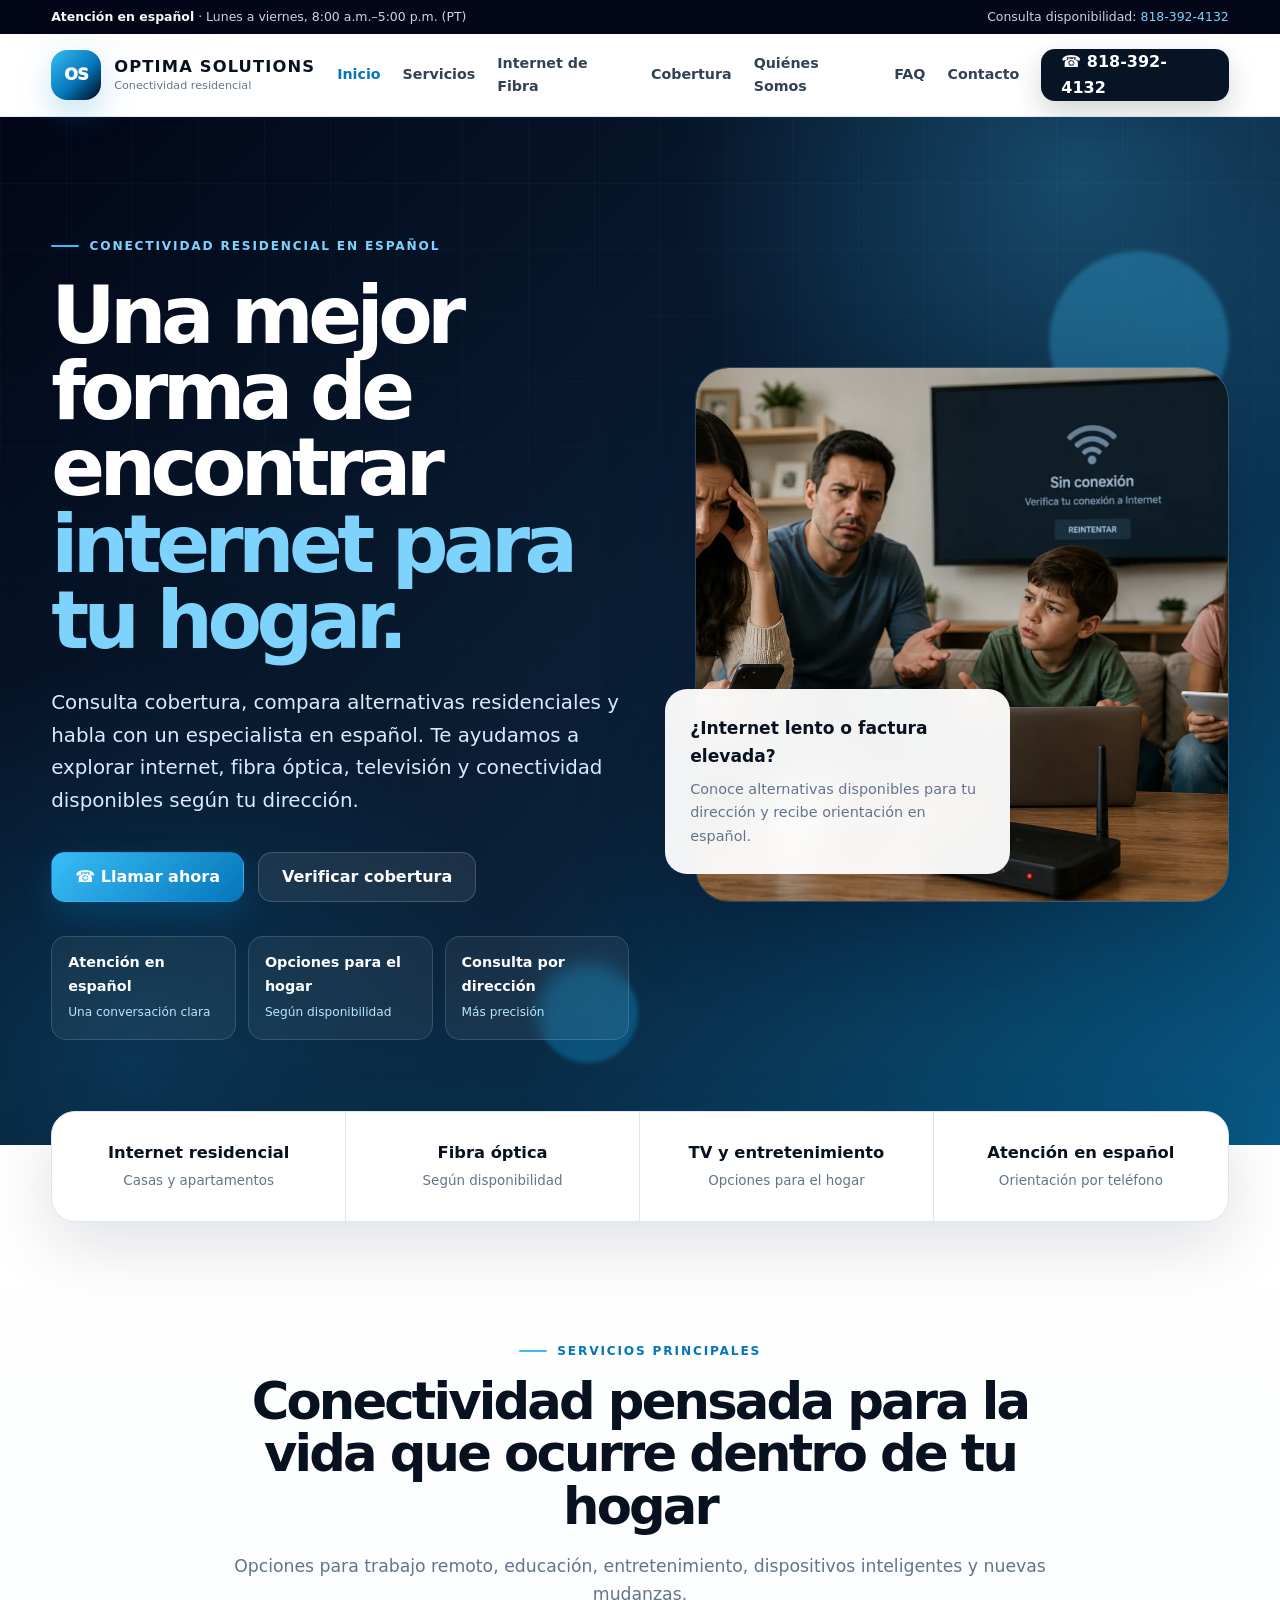
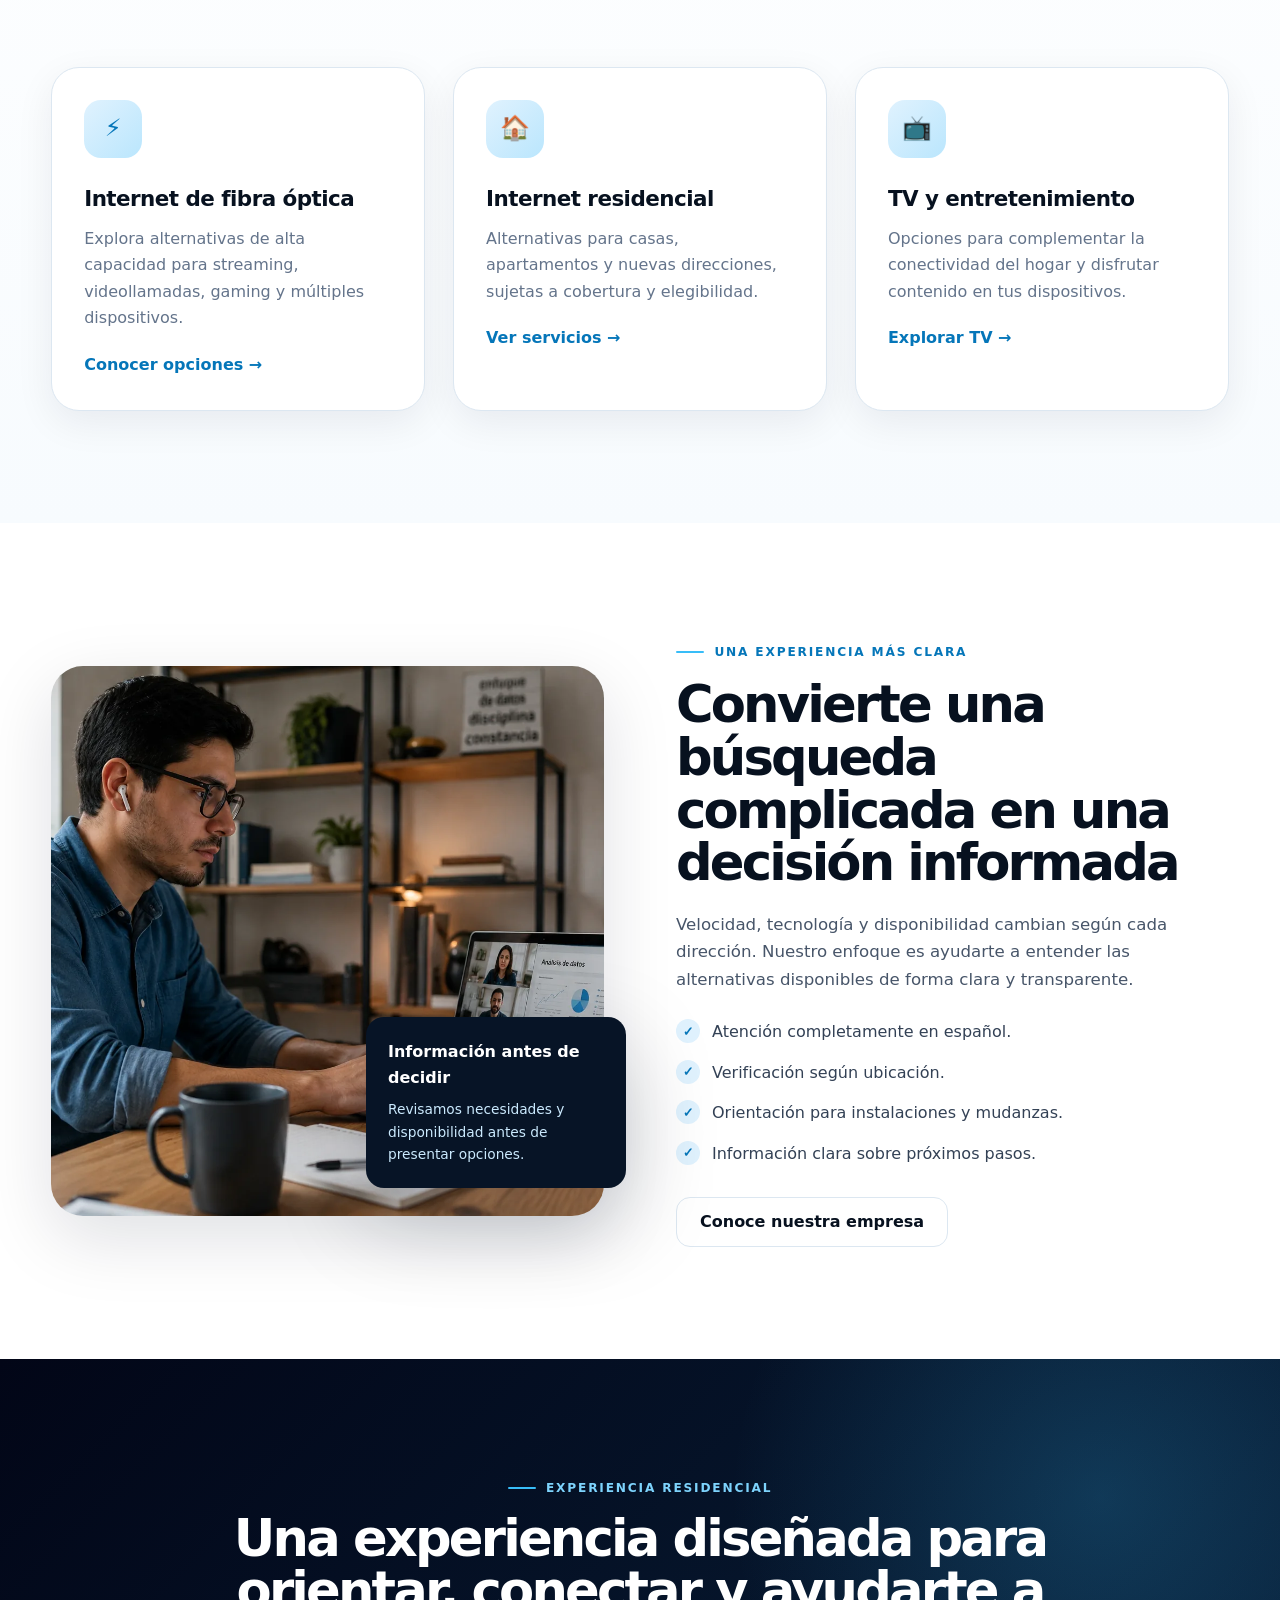
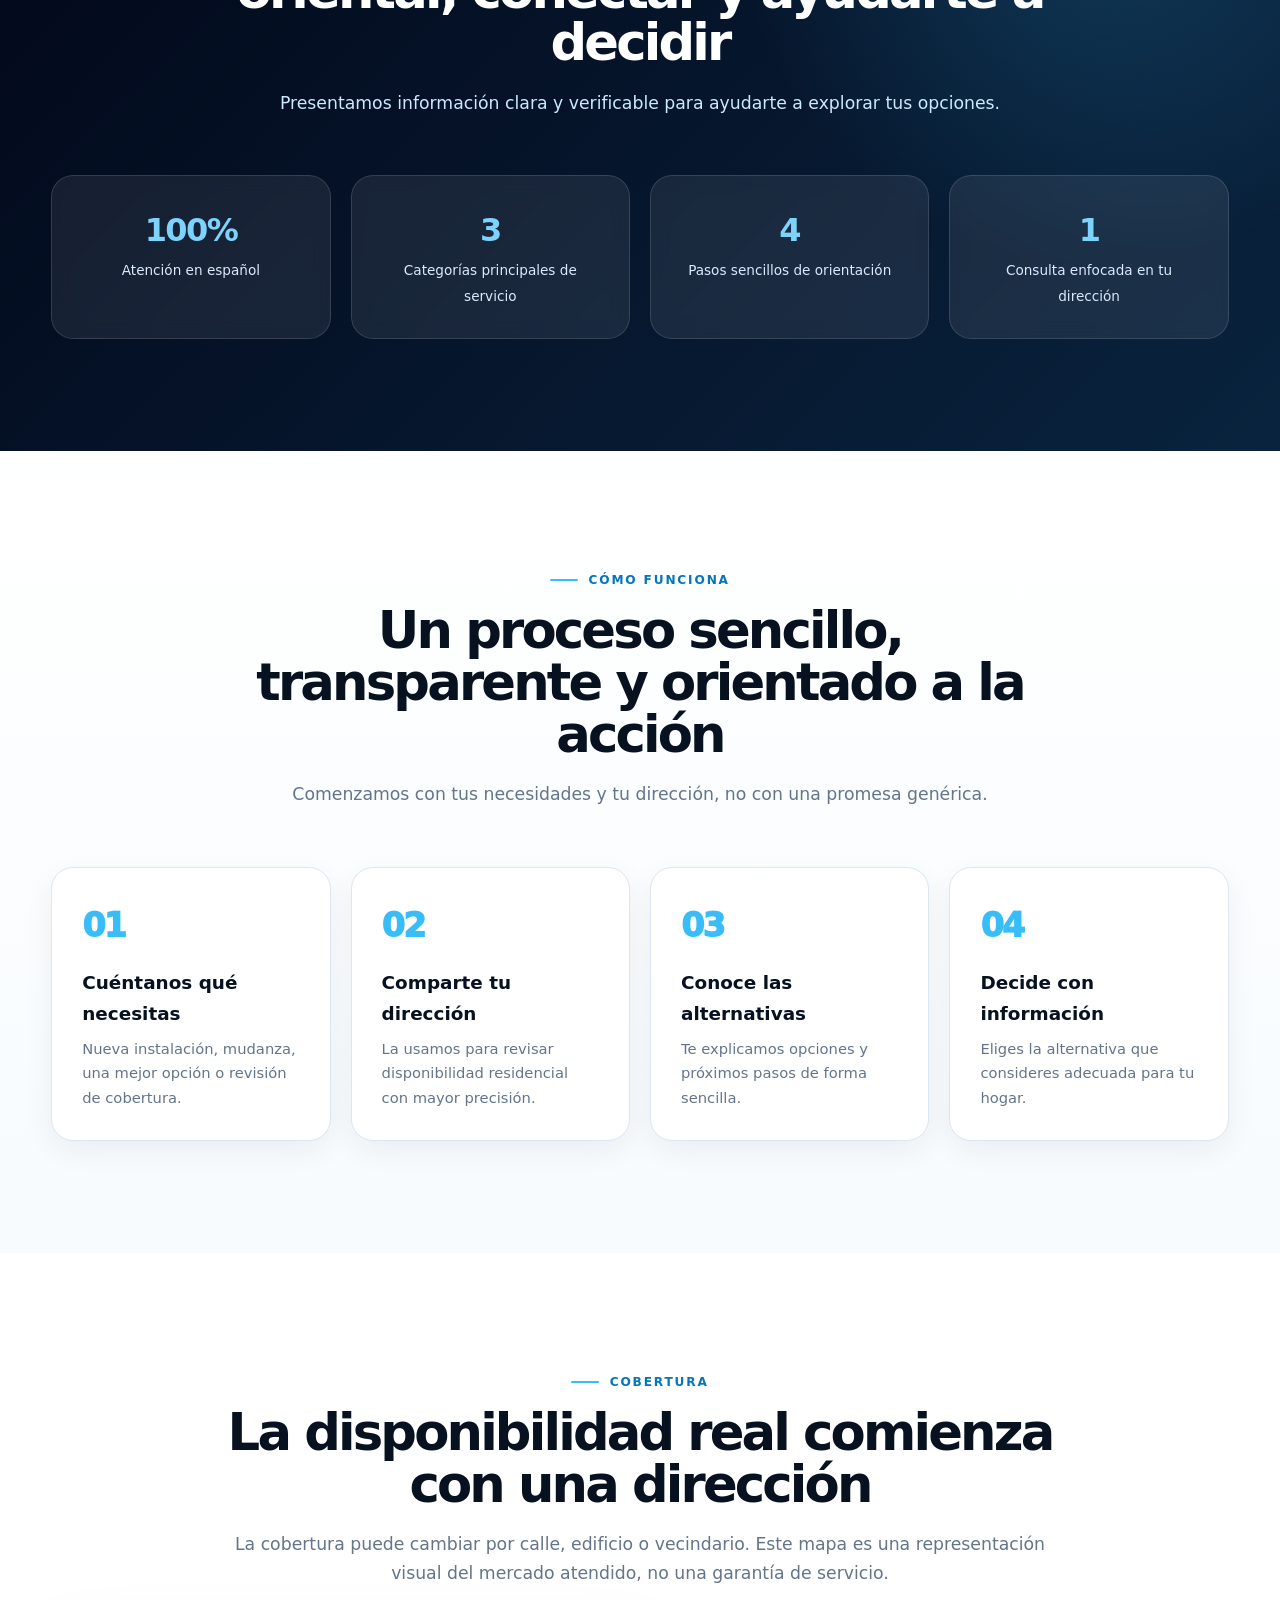
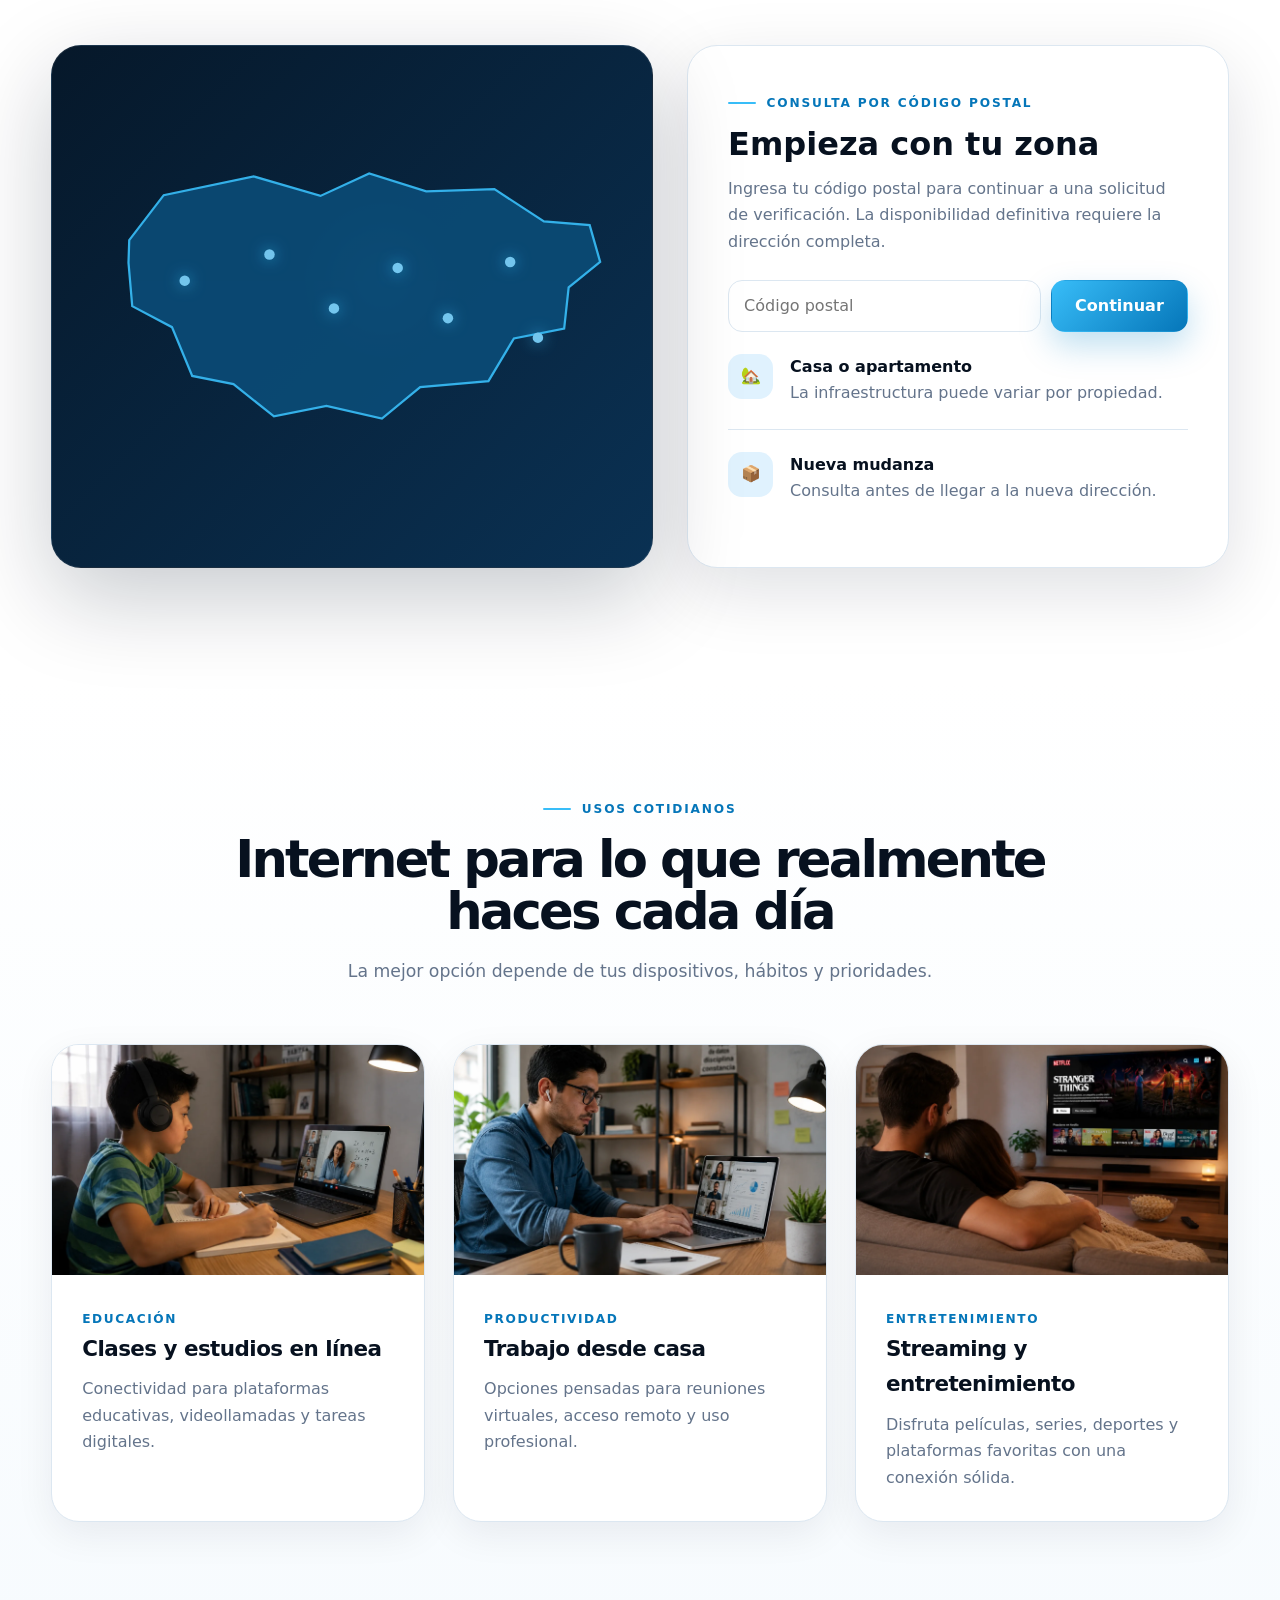
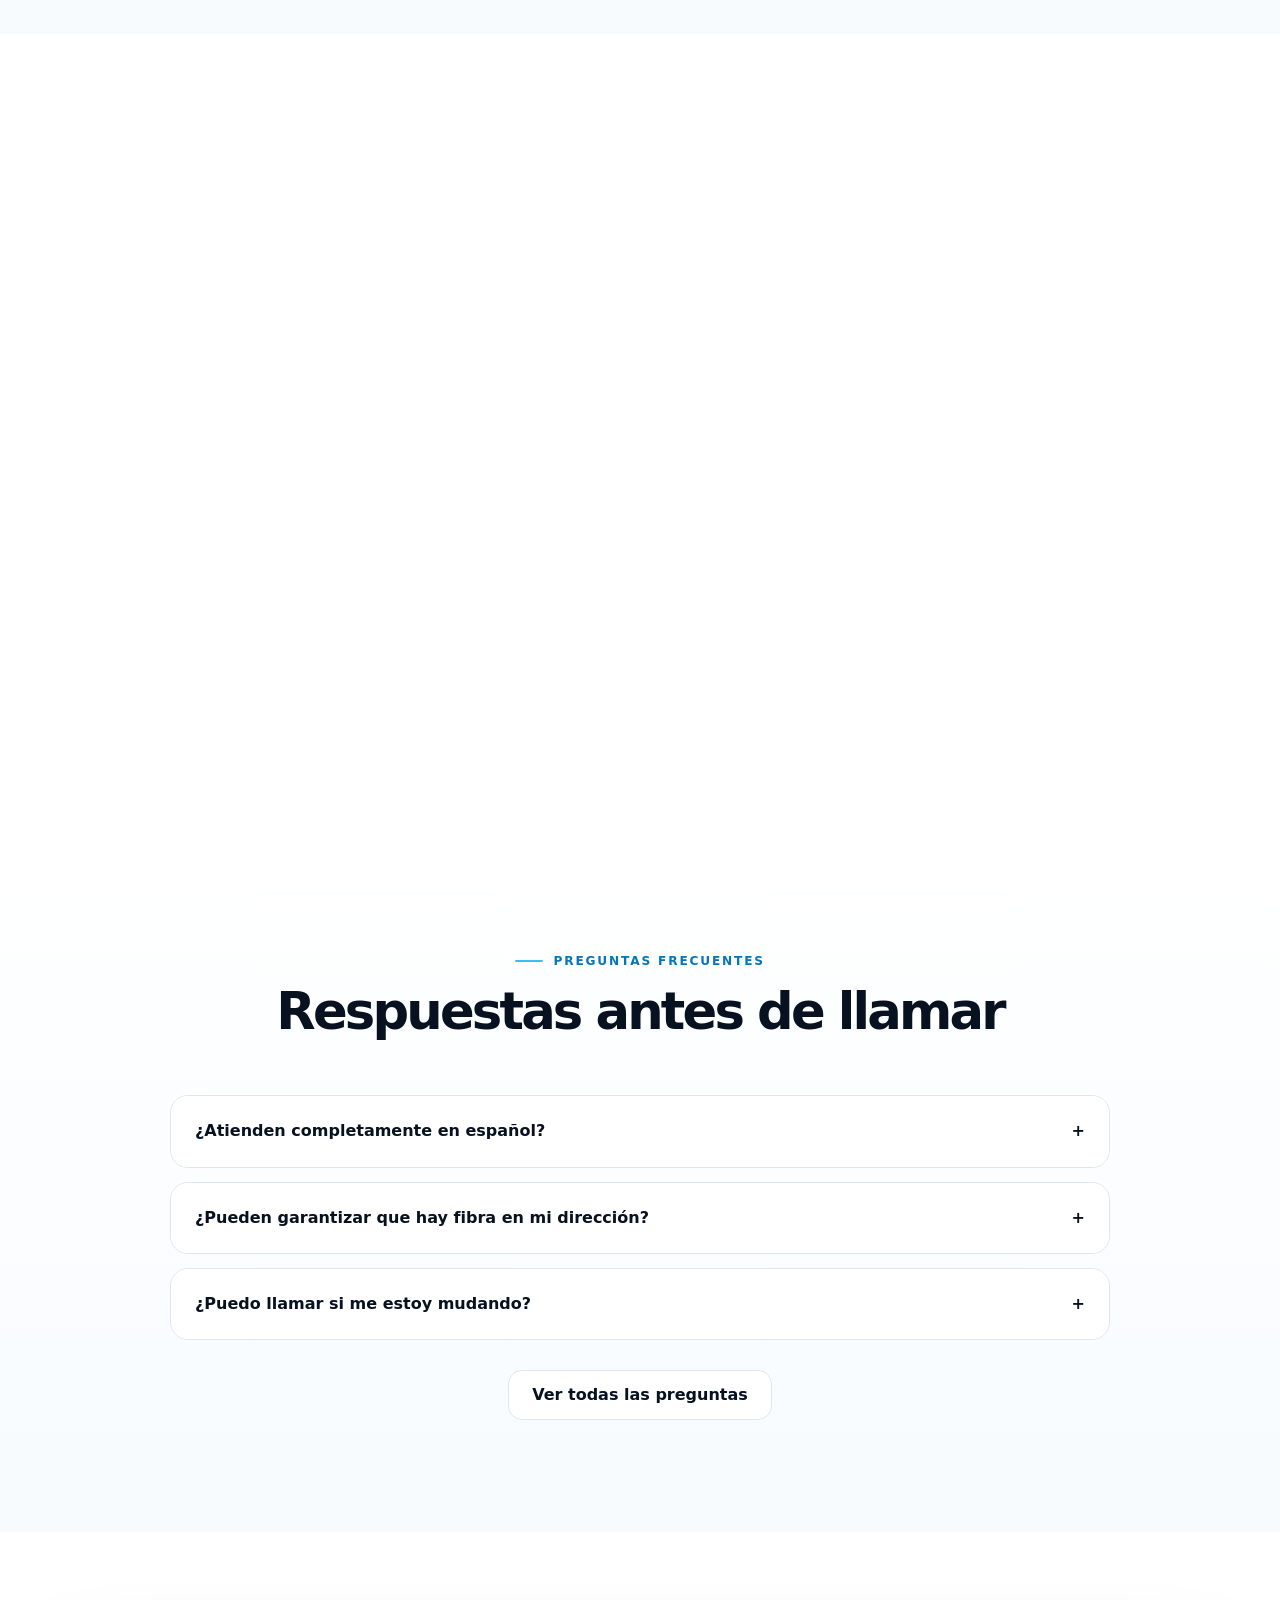
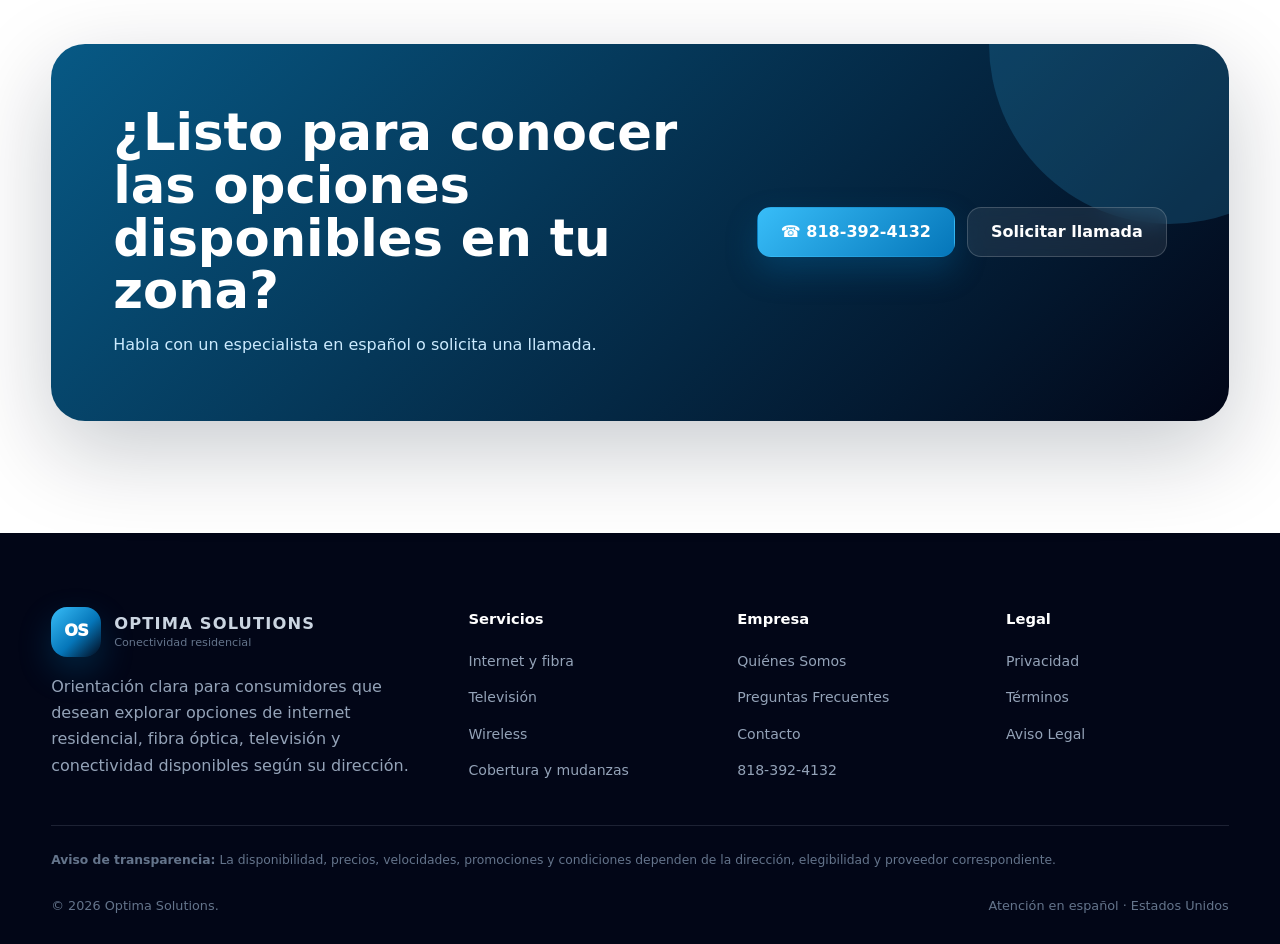
==== commit 6f955c42: "Install Meta Pixel" ====
--- a/index.html
+++ b/index.html
@@ -4,9 +4,25 @@
 <title>Optima Solutions | Internet Residencial, Fibra y TV</title><meta name="description" content="Explora opciones de internet residencial, fibra óptica, televisión y wireless con atención en español."><meta name="robots" content="index,follow,max-image-preview:large">
 <link rel="canonical" href="https://www.calloptimasolutions.com/"><link rel="icon" href="/assets/icons/favicon.svg" type="image/svg+xml">
 <meta property="og:locale" content="es_US"><meta property="og:type" content="website"><meta property="og:title" content="Optima Solutions | Internet Residencial, Fibra y TV"><meta property="og:description" content="Explora opciones de internet residencial, fibra óptica, televisión y wireless con atención en español."><meta property="og:url" content="https://www.calloptimasolutions.com/"><meta property="og:site_name" content="Optima Solutions"><meta property="og:image" content="https://www.calloptimasolutions.com/assets/images/familia-internet.webp"><meta name="twitter:card" content="summary_large_image"><meta name="theme-color" content="#020617">
-<link rel="stylesheet" href="/css/styles.css"><script defer src="/js/main.js"></script><script type="application/ld+json">{"@context":"https://schema.org","@graph":[{"@type":"Organization","@id":"https://www.calloptimasolutions.com/#organization","name":"Optima Solutions","url":"https://www.calloptimasolutions.com/","telephone":"+18183924132","areaServed":"United States","contactPoint":{"@type":"ContactPoint","telephone":"+18183924132","contactType":"sales","availableLanguage":["Spanish"]}},{"@type":"WebSite","@id":"https://www.calloptimasolutions.com/#website","url":"https://www.calloptimasolutions.com/","name":"Optima Solutions","publisher":{"@id":"https://www.calloptimasolutions.com/#organization"}},{"@type":"Service","name":"Servicios residenciales de conectividad","provider":{"@id":"https://www.calloptimasolutions.com/#organization"},"areaServed":"United States","serviceType":["Internet residencial","Fibra óptica","Televisión residencial","Wireless"]}]}</script></head><body><a class="skip-link" href="#contenido">Saltar al contenido</a>
+<link rel="stylesheet" href="/css/styles.css"><script defer src="/js/main.js"></script><script type="application/ld+json">{"@context":"https://schema.org","@graph":[{"@type":"Organization","@id":"https://www.calloptimasolutions.com/#organization","name":"Optima Solutions","url":"https://www.calloptimasolutions.com/","telephone":"+18183924132","areaServed":"United States","contactPoint":{"@type":"ContactPoint","telephone":"+18183924132","contactType":"sales","availableLanguage":["Spanish"]}},{"@type":"WebSite","@id":"https://www.calloptimasolutions.com/#website","url":"https://www.calloptimasolutions.com/","name":"Optima Solutions","publisher":{"@id":"https://www.calloptimasolutions.com/#organization"}},{"@type":"Service","name":"Servicios residenciales de conectividad","provider":{"@id":"https://www.calloptimasolutions.com/#organization"},"areaServed":"United States","serviceType":["Internet residencial","Fibra óptica","Televisión residencial","Wireless"]}]}</script><!-- Meta Pixel Code -->
+<script>
+!function(f,b,e,v,n,t,s)
+{if(f.fbq)return;n=f.fbq=function(){n.callMethod?
+n.callMethod.apply(n,arguments):n.queue.push(arguments)};
+if(!f._fbq)f._fbq=n;n.push=n;n.loaded=!0;n.version='2.0';
+n.queue=[];t=b.createElement(e);t.async=!0;
+t.src=v;s=b.getElementsByTagName(e)[0];
+s.parentNode.insertBefore(t,s)}(window, document,'script',
+'https://connect.facebook.net/en_US/fbevents.js');
+fbq('init', '1009290308591653');
+fbq('track', 'PageView');
+</script>
+<noscript><img height="1" width="1" style="display:none"
+src="https://www.facebook.com/tr?id=1009290308591653&ev=PageView&noscript=1"
+/></noscript>
+<!-- End Meta Pixel Code --></head><body><a class="skip-link" href="#contenido">Saltar al contenido</a>
 <noscript><iframe src="https://www.googletagmanager.com/ns.html?id=GTM-M92R3CHS" height="0" width="0" style="display:none;visibility:hidden"></iframe></noscript>
-<div class="topbar"><div class="container"><span><strong>Atención en español</strong> · Lunes a viernes, 9:00 a.m.–6:00 p.m.</span><span>Consulta disponibilidad: <a href="tel:+18183924132">818-392-4132</a></span></div></div>
+<div class="topbar"><div class="container"><span><strong>Atención en español</strong> · Lunes a viernes, 8:00 a.m.–5:00 p.m. (PT)</span><span>Consulta disponibilidad: <a href="tel:+18183924132">818-392-4132</a></span></div></div>
 <header class="site-header"><div class="container navbar"><a class="brand" href="/"><span class="brand-mark">OS</span><span class="brand-name"><strong>OPTIMA SOLUTIONS</strong><small>Conectividad residencial</small></span></a><nav class="nav-links"><a href="/" aria-current="page">Inicio</a><a href="/servicios">Servicios</a><a href="/internet-fibra">Internet de Fibra</a><a href="/cobertura">Cobertura</a><a href="/quienes-somos">Quiénes Somos</a><a href="/preguntas-frecuentes">FAQ</a><a href="/contacto">Contacto</a></nav><div class="nav-actions"><a class="phone-btn" href="tel:+18183924132">☎ 818-392-4132</a><button class="menu-toggle" aria-label="Abrir menú" aria-expanded="false">☰</button></div></div></header><main id="contenido">
 <section class="hero"><span class="hero-orb orb1"></span><span class="hero-orb orb2"></span><div class="container hero-grid"><div>
 <span class="eyebrow" style="color:#7dd3fc">Conectividad residencial en español</span><h1>Una mejor forma de encontrar <span>internet para tu hogar.</span></h1>
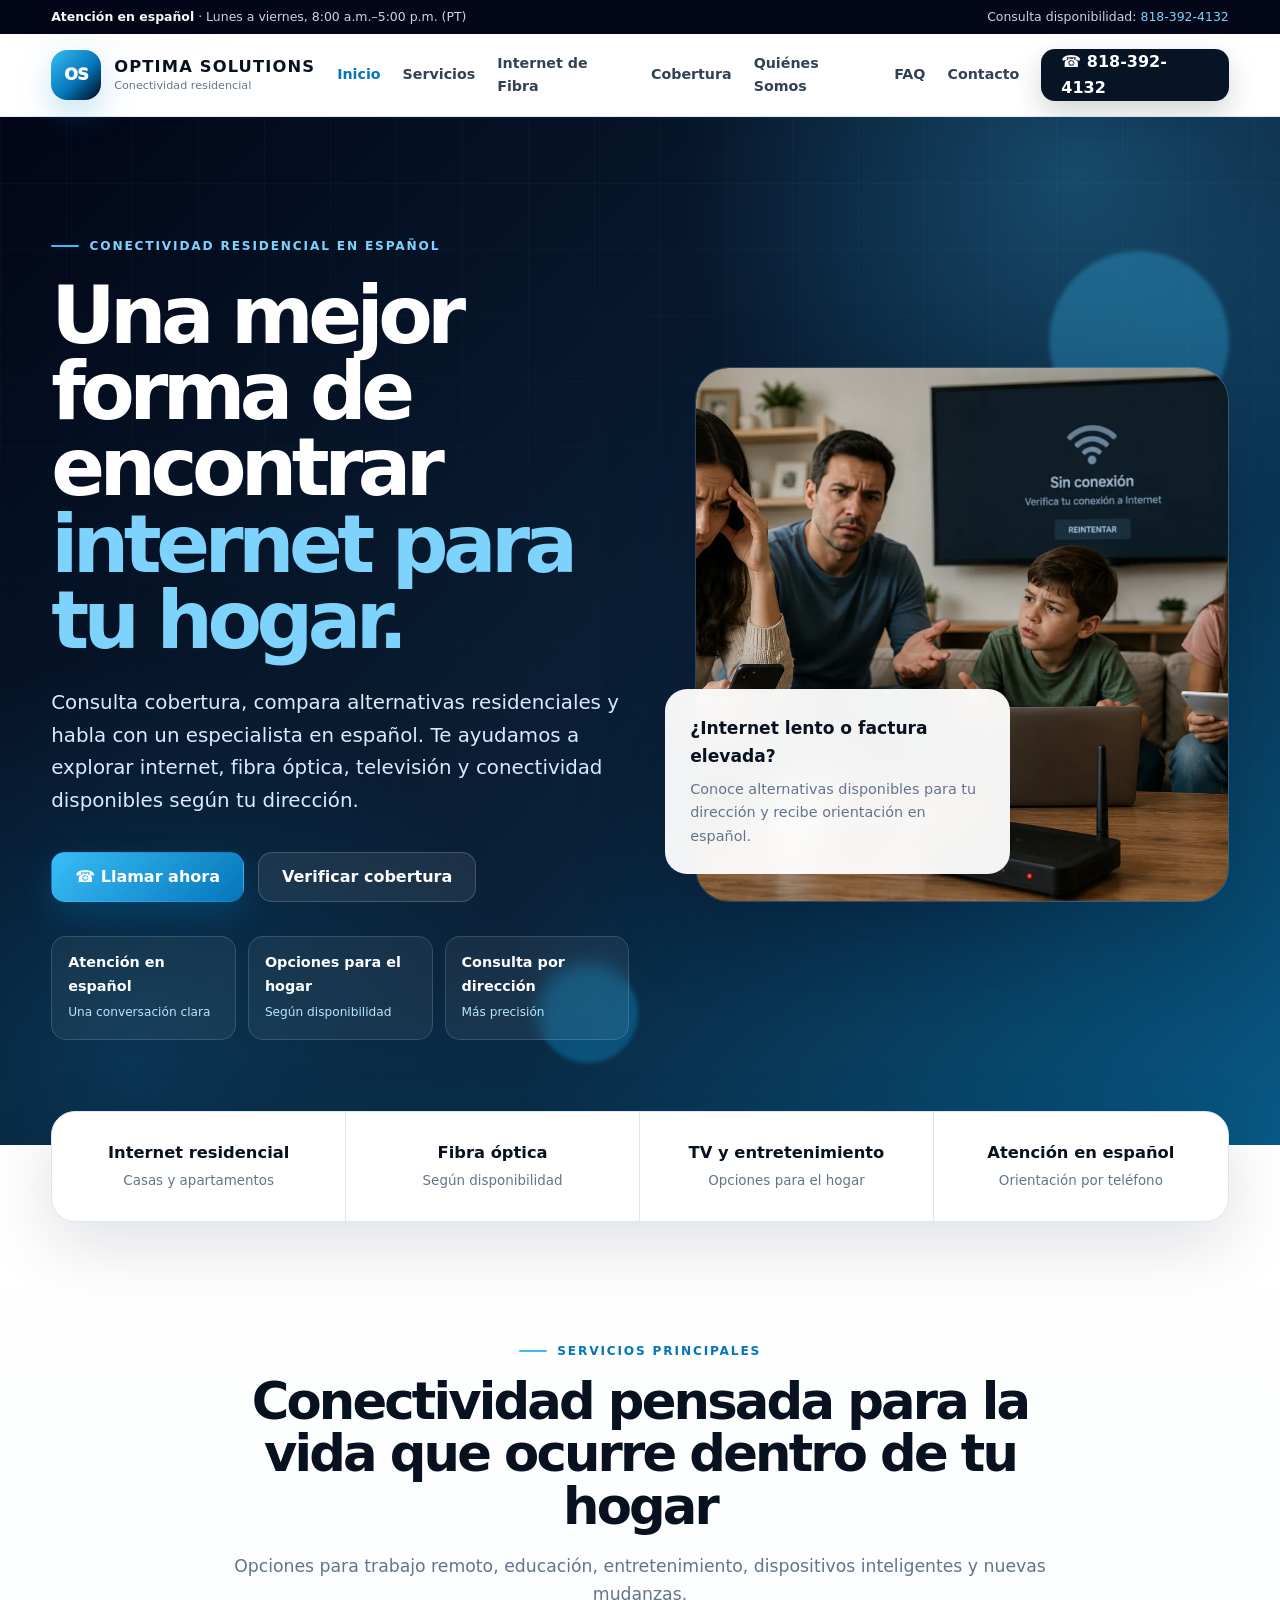
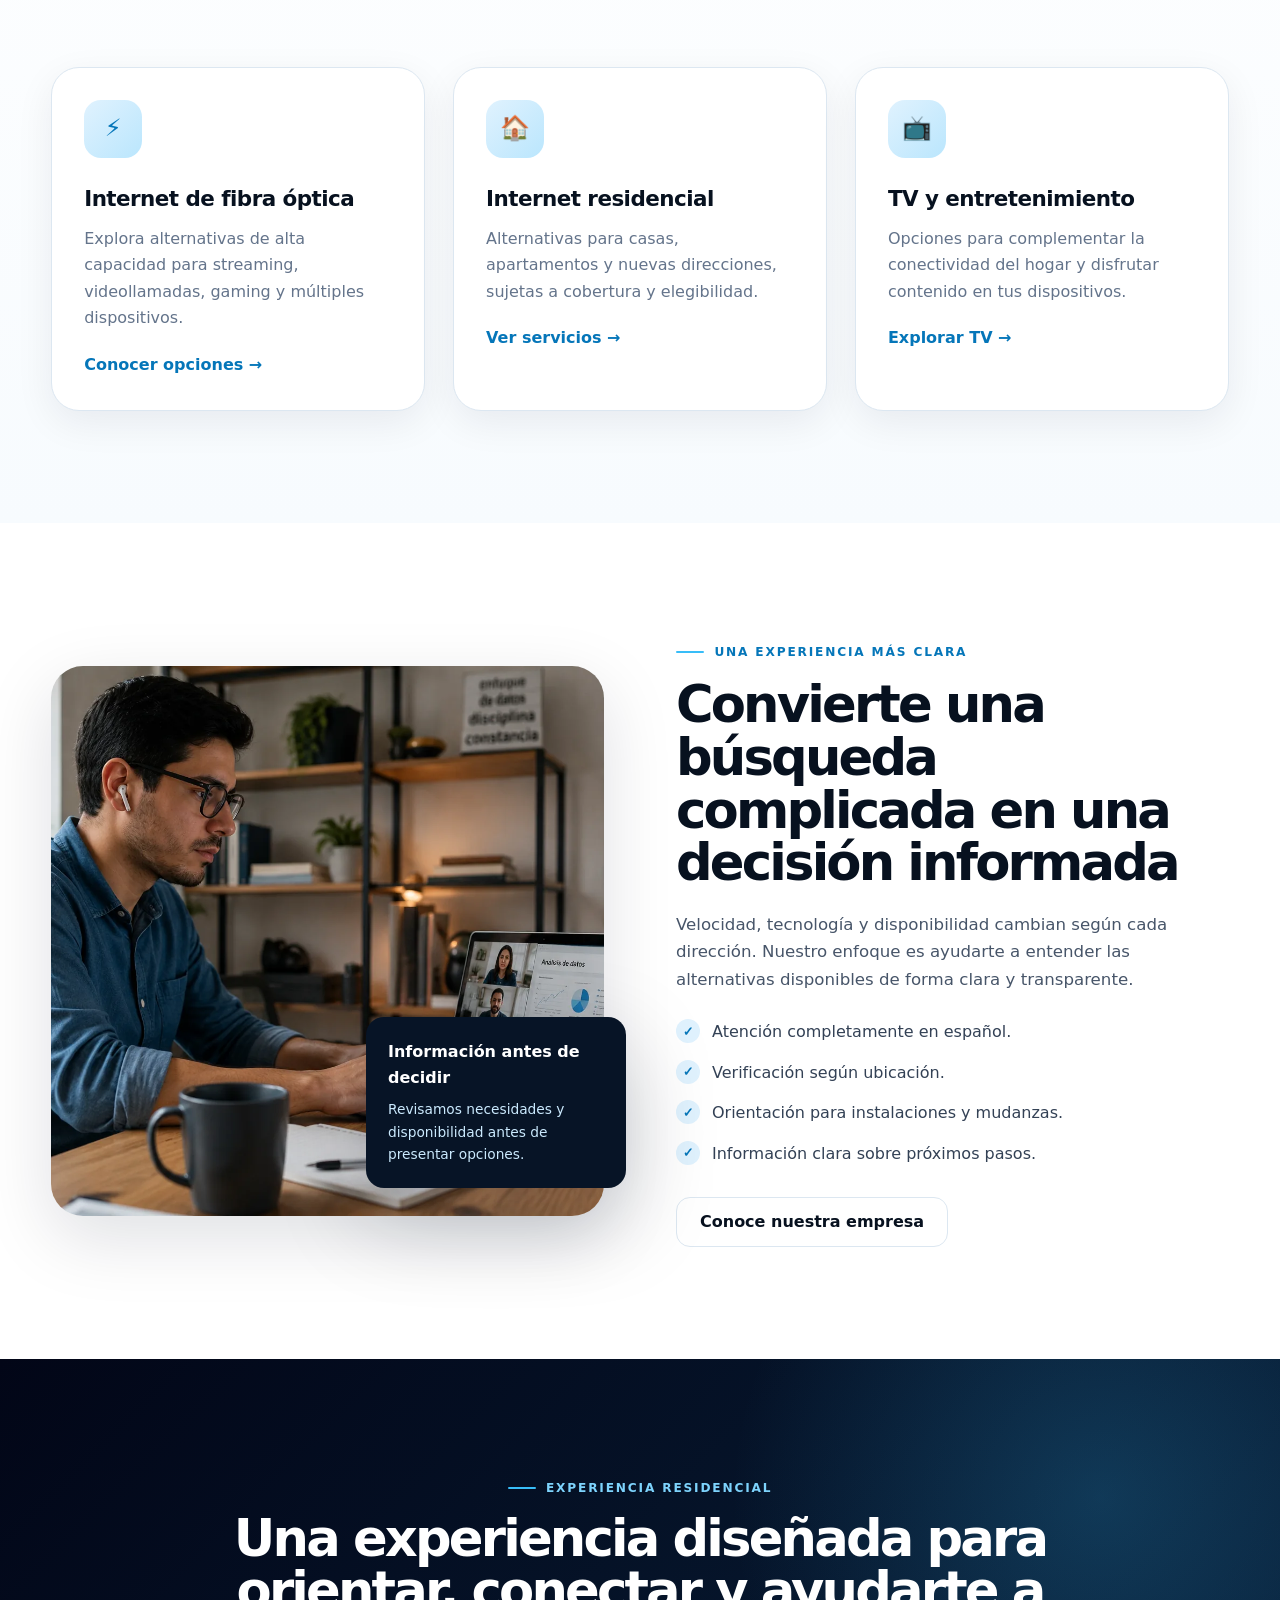
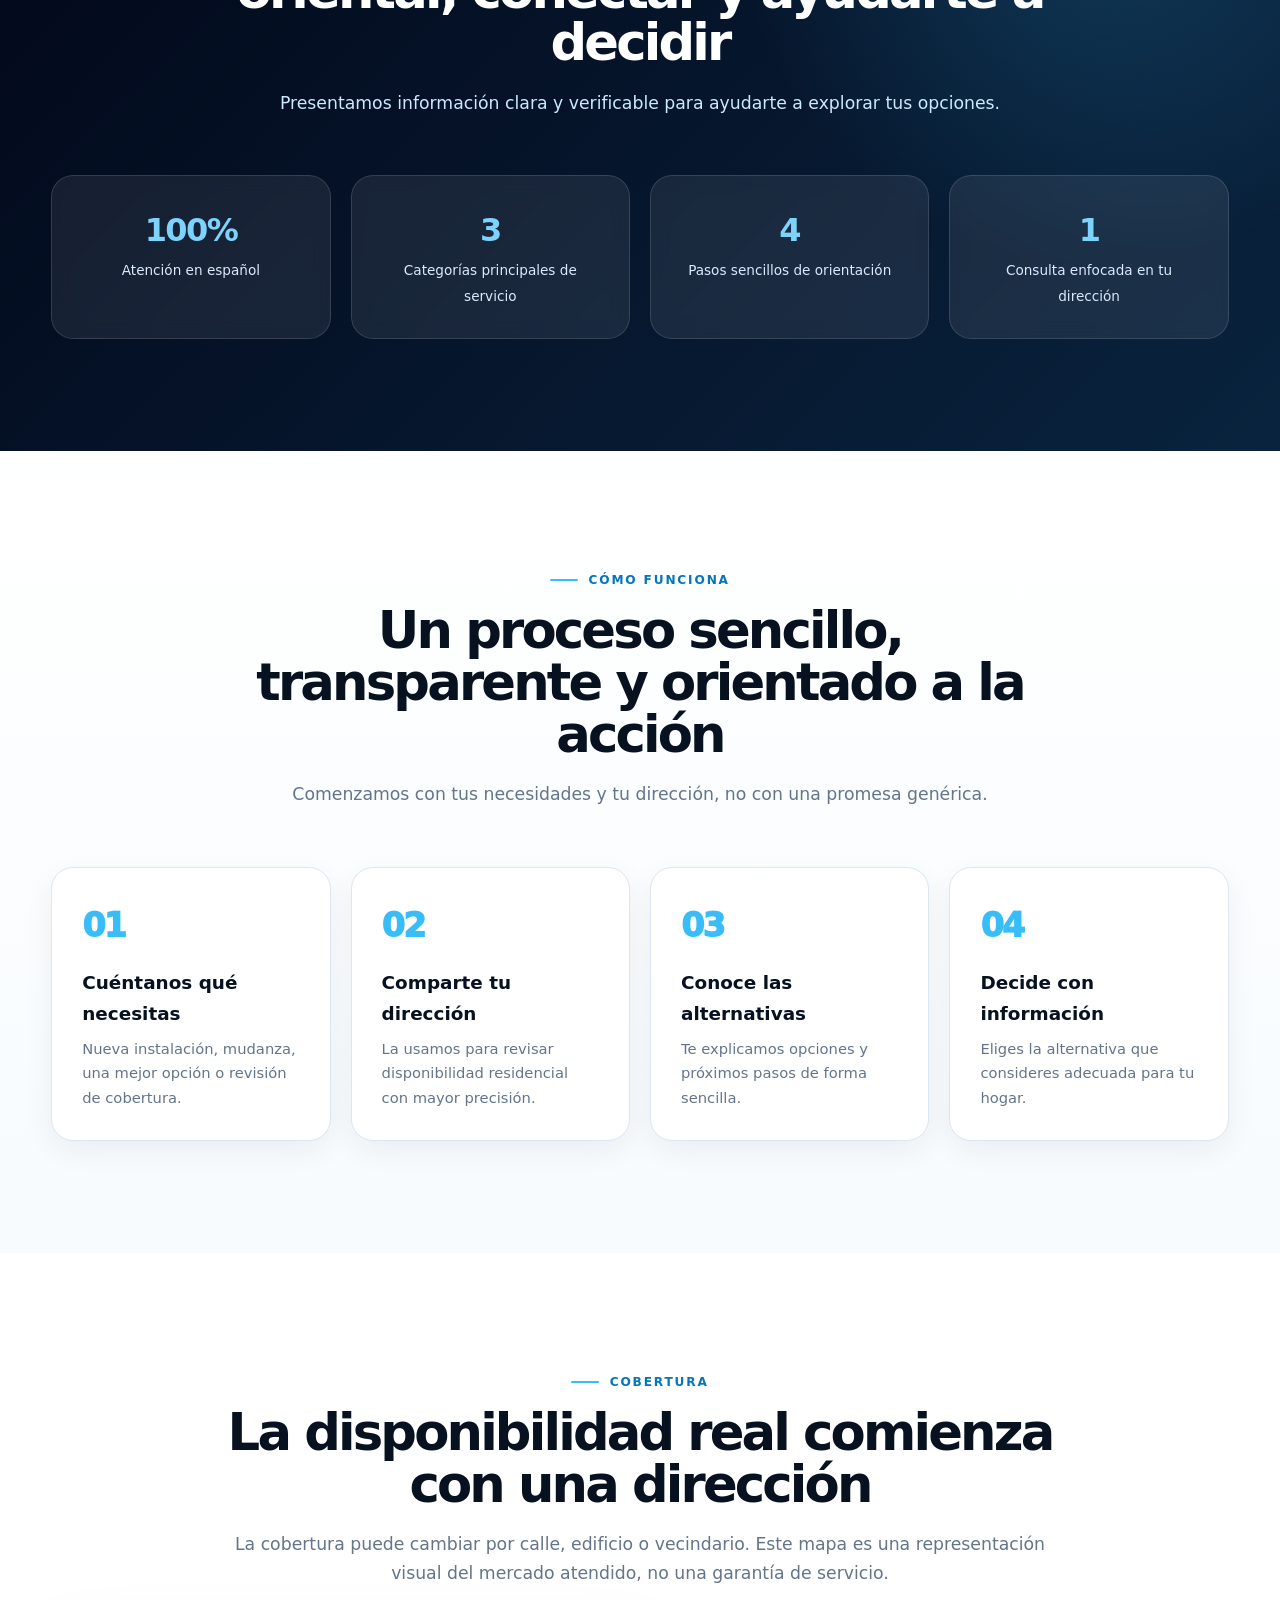
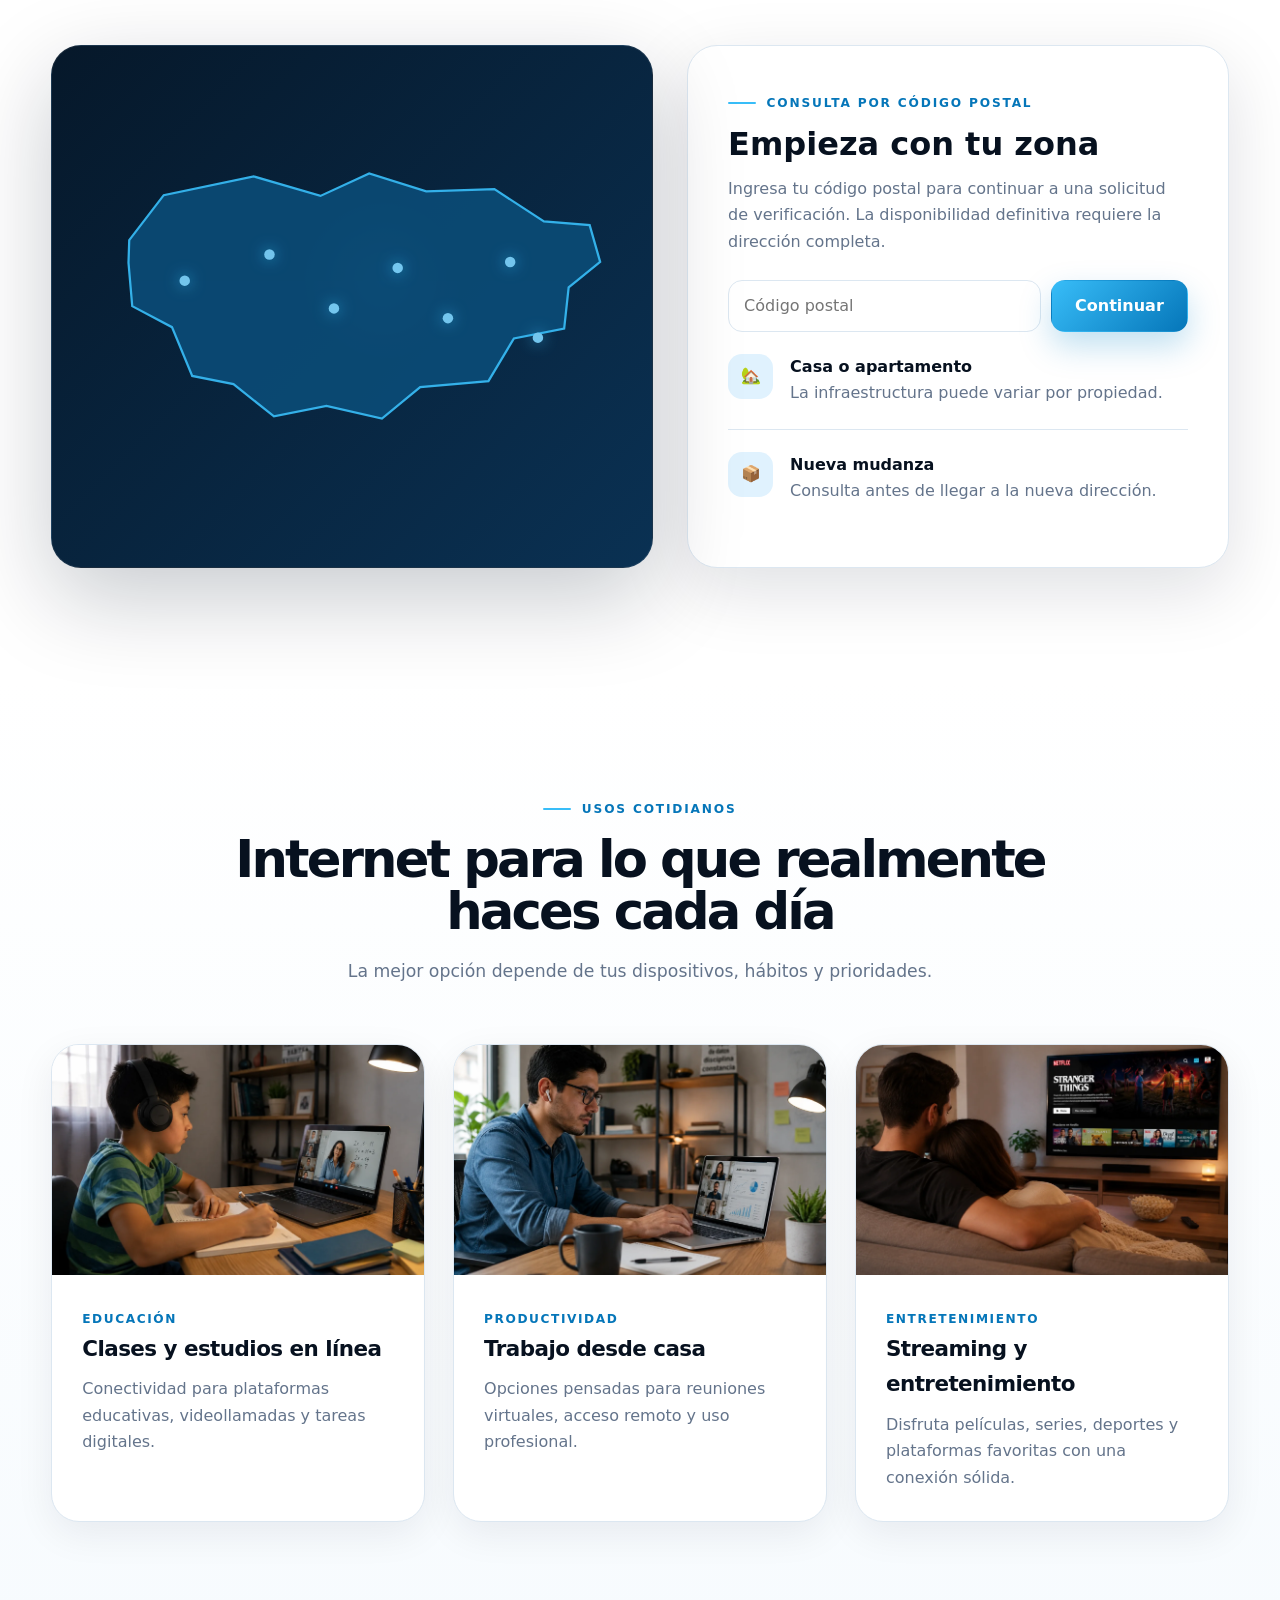
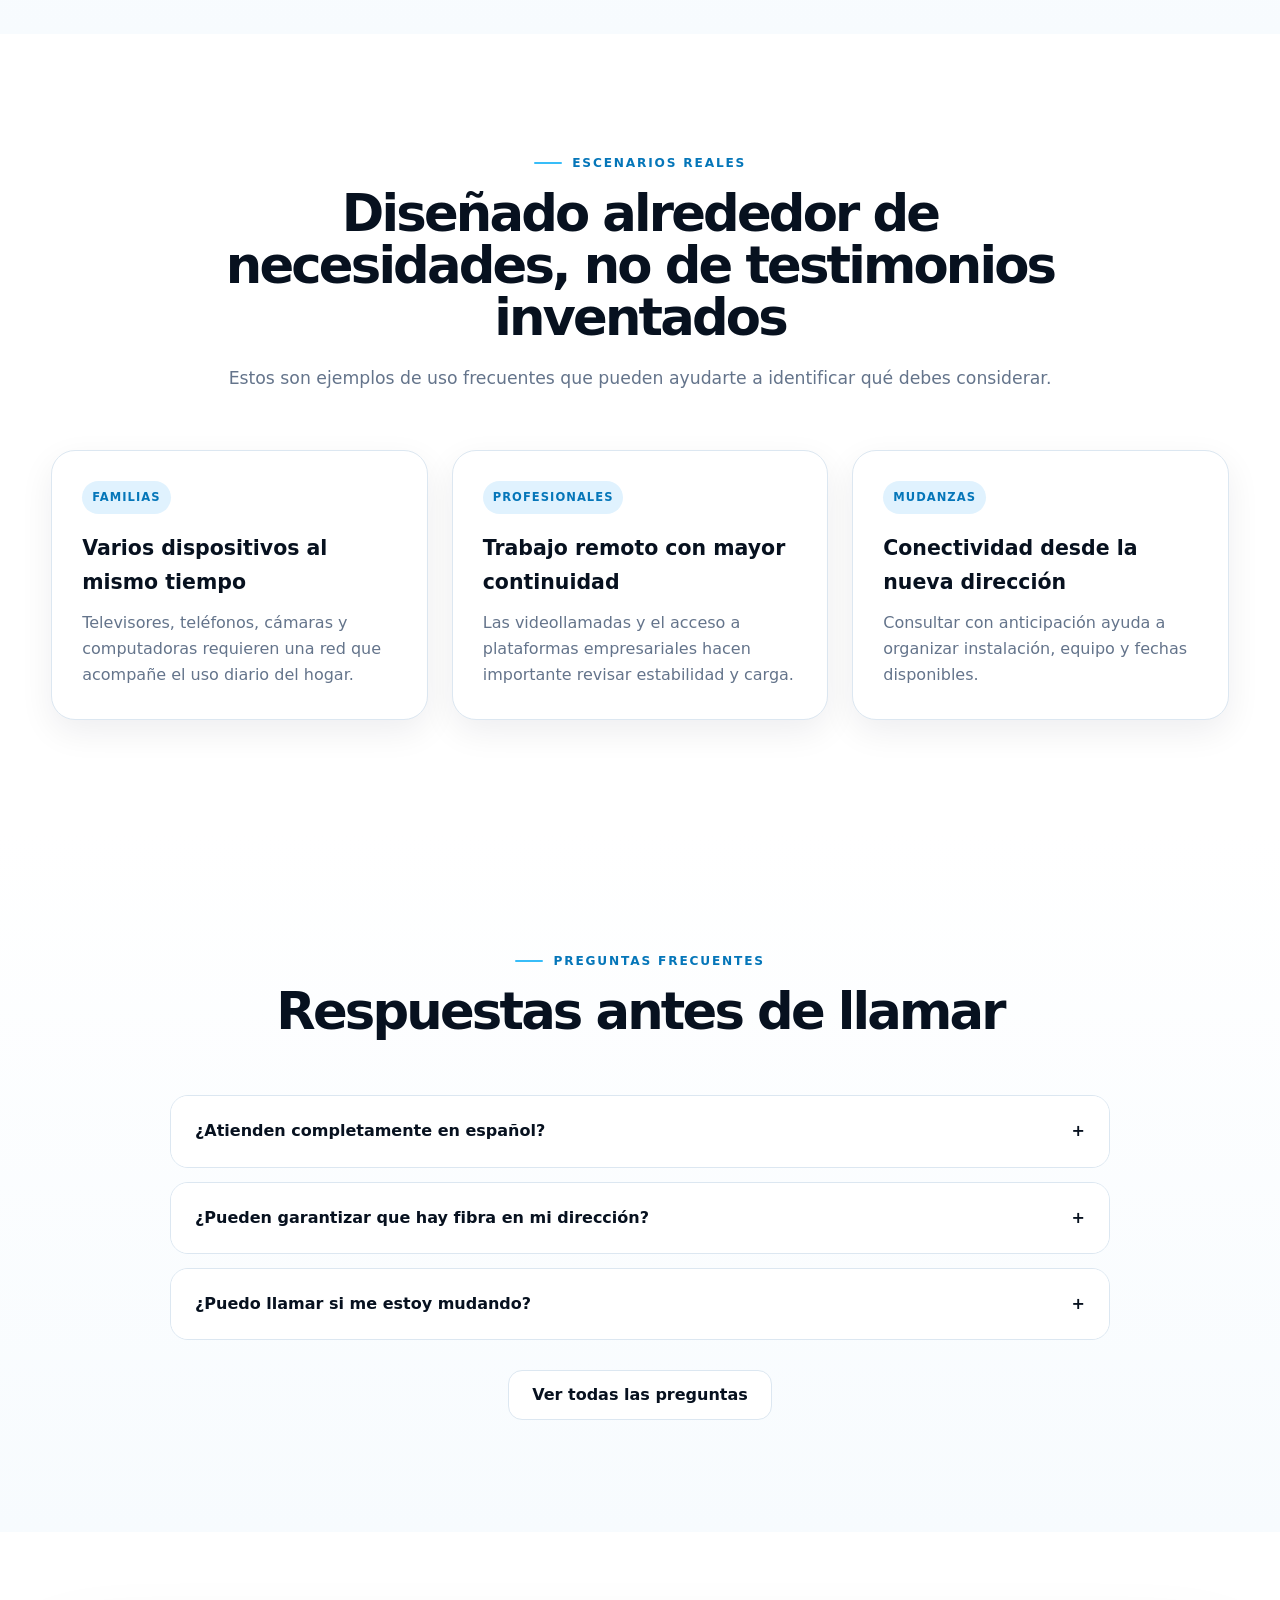
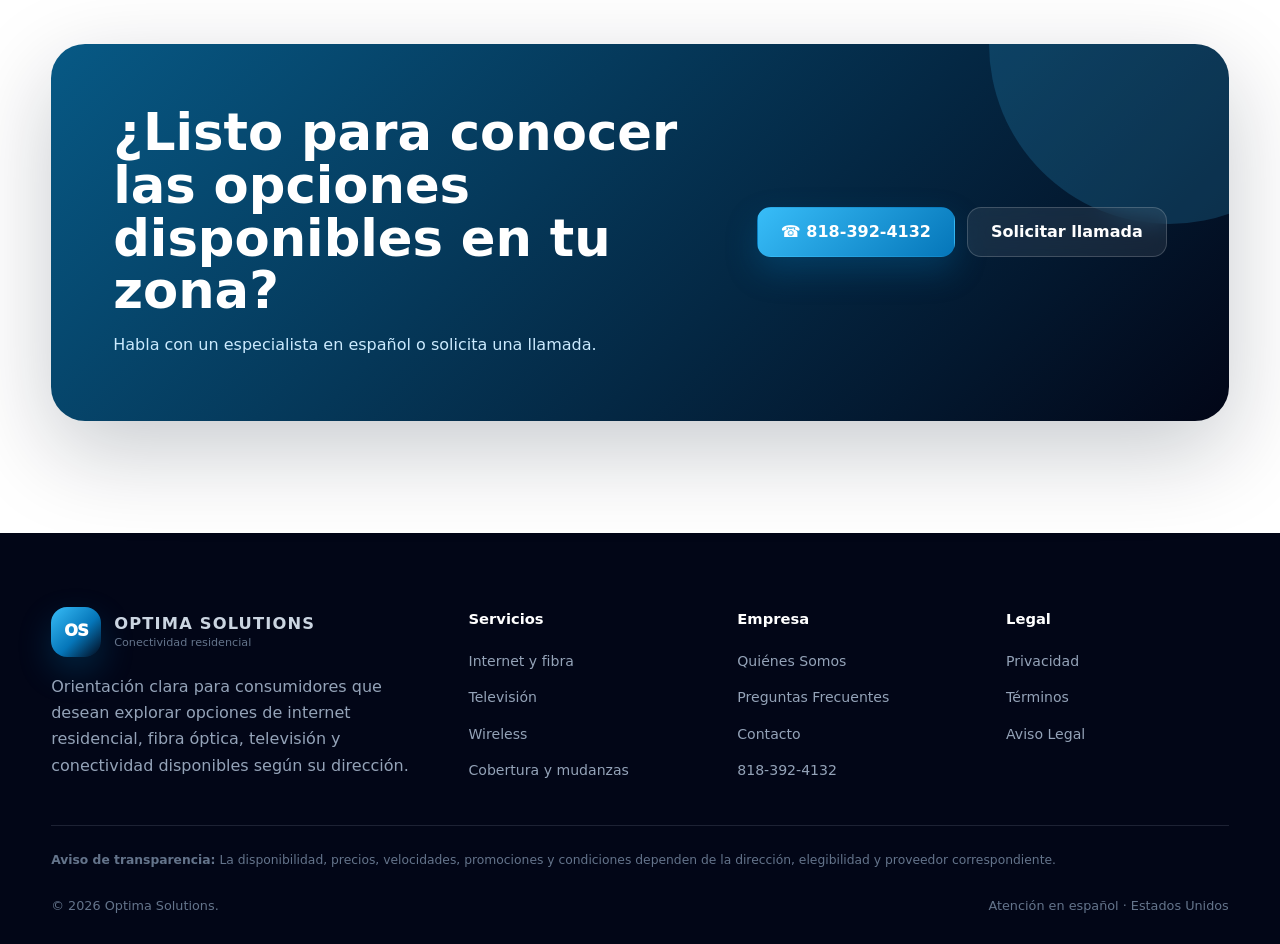
==== commit 91942252: "Verify Meta Domain" ====
--- a/index.html
+++ b/index.html
@@ -20,7 +20,8 @@
 <noscript><img height="1" width="1" style="display:none"
 src="https://www.facebook.com/tr?id=1009290308591653&ev=PageView&noscript=1"
 /></noscript>
-<!-- End Meta Pixel Code --></head><body><a class="skip-link" href="#contenido">Saltar al contenido</a>
+<!-- End Meta Pixel Code --><meta name="facebook-domain-verification"
+content="y3psctI5ecr9aahqvujj4xo9q3txe5" /></head><body><a class="skip-link" href="#contenido">Saltar al contenido</a>
 <noscript><iframe src="https://www.googletagmanager.com/ns.html?id=GTM-M92R3CHS" height="0" width="0" style="display:none;visibility:hidden"></iframe></noscript>
 <div class="topbar"><div class="container"><span><strong>Atención en español</strong> · Lunes a viernes, 8:00 a.m.–5:00 p.m. (PT)</span><span>Consulta disponibilidad: <a href="tel:+18183924132">818-392-4132</a></span></div></div>
 <header class="site-header"><div class="container navbar"><a class="brand" href="/"><span class="brand-mark">OS</span><span class="brand-name"><strong>OPTIMA SOLUTIONS</strong><small>Conectividad residencial</small></span></a><nav class="nav-links"><a href="/" aria-current="page">Inicio</a><a href="/servicios">Servicios</a><a href="/internet-fibra">Internet de Fibra</a><a href="/cobertura">Cobertura</a><a href="/quienes-somos">Quiénes Somos</a><a href="/preguntas-frecuentes">FAQ</a><a href="/contacto">Contacto</a></nav><div class="nav-actions"><a class="phone-btn" href="tel:+18183924132">☎ 818-392-4132</a><button class="menu-toggle" aria-label="Abrir menú" aria-expanded="false">☰</button></div></div></header><main id="contenido">
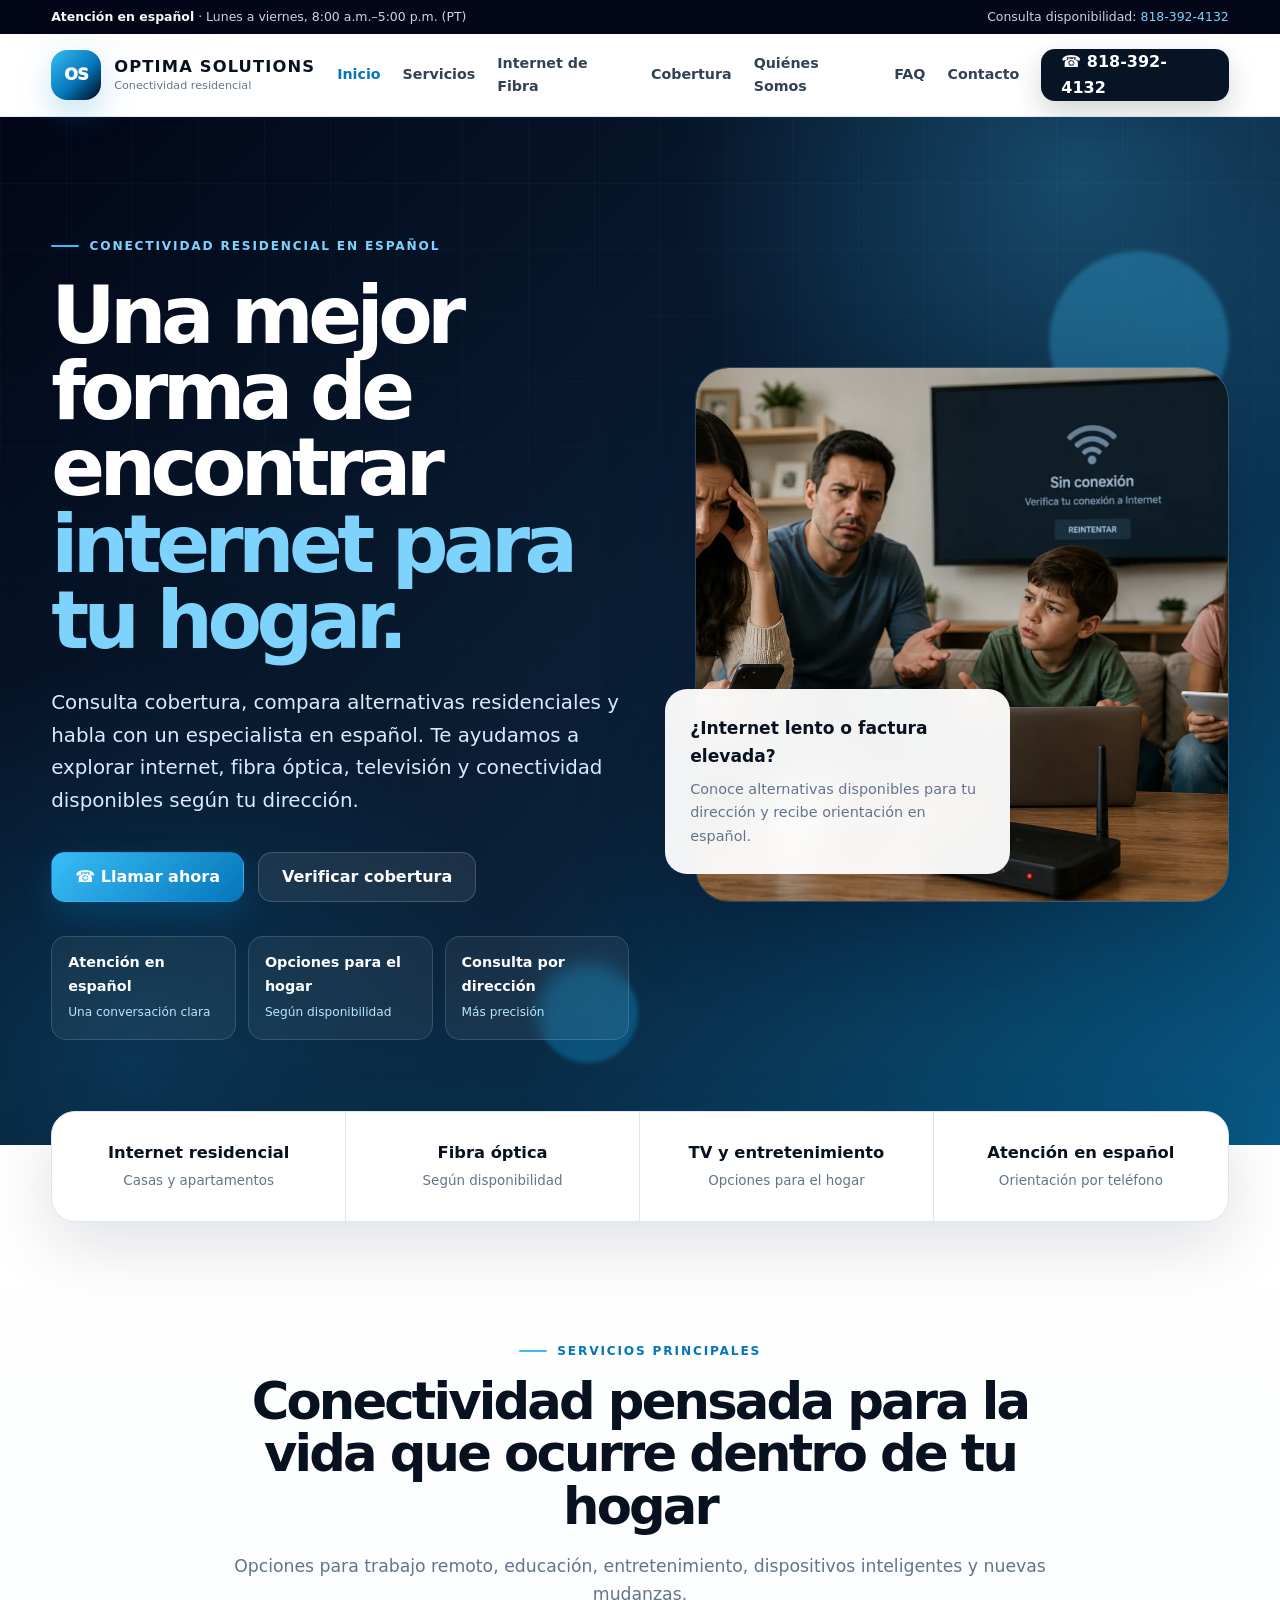
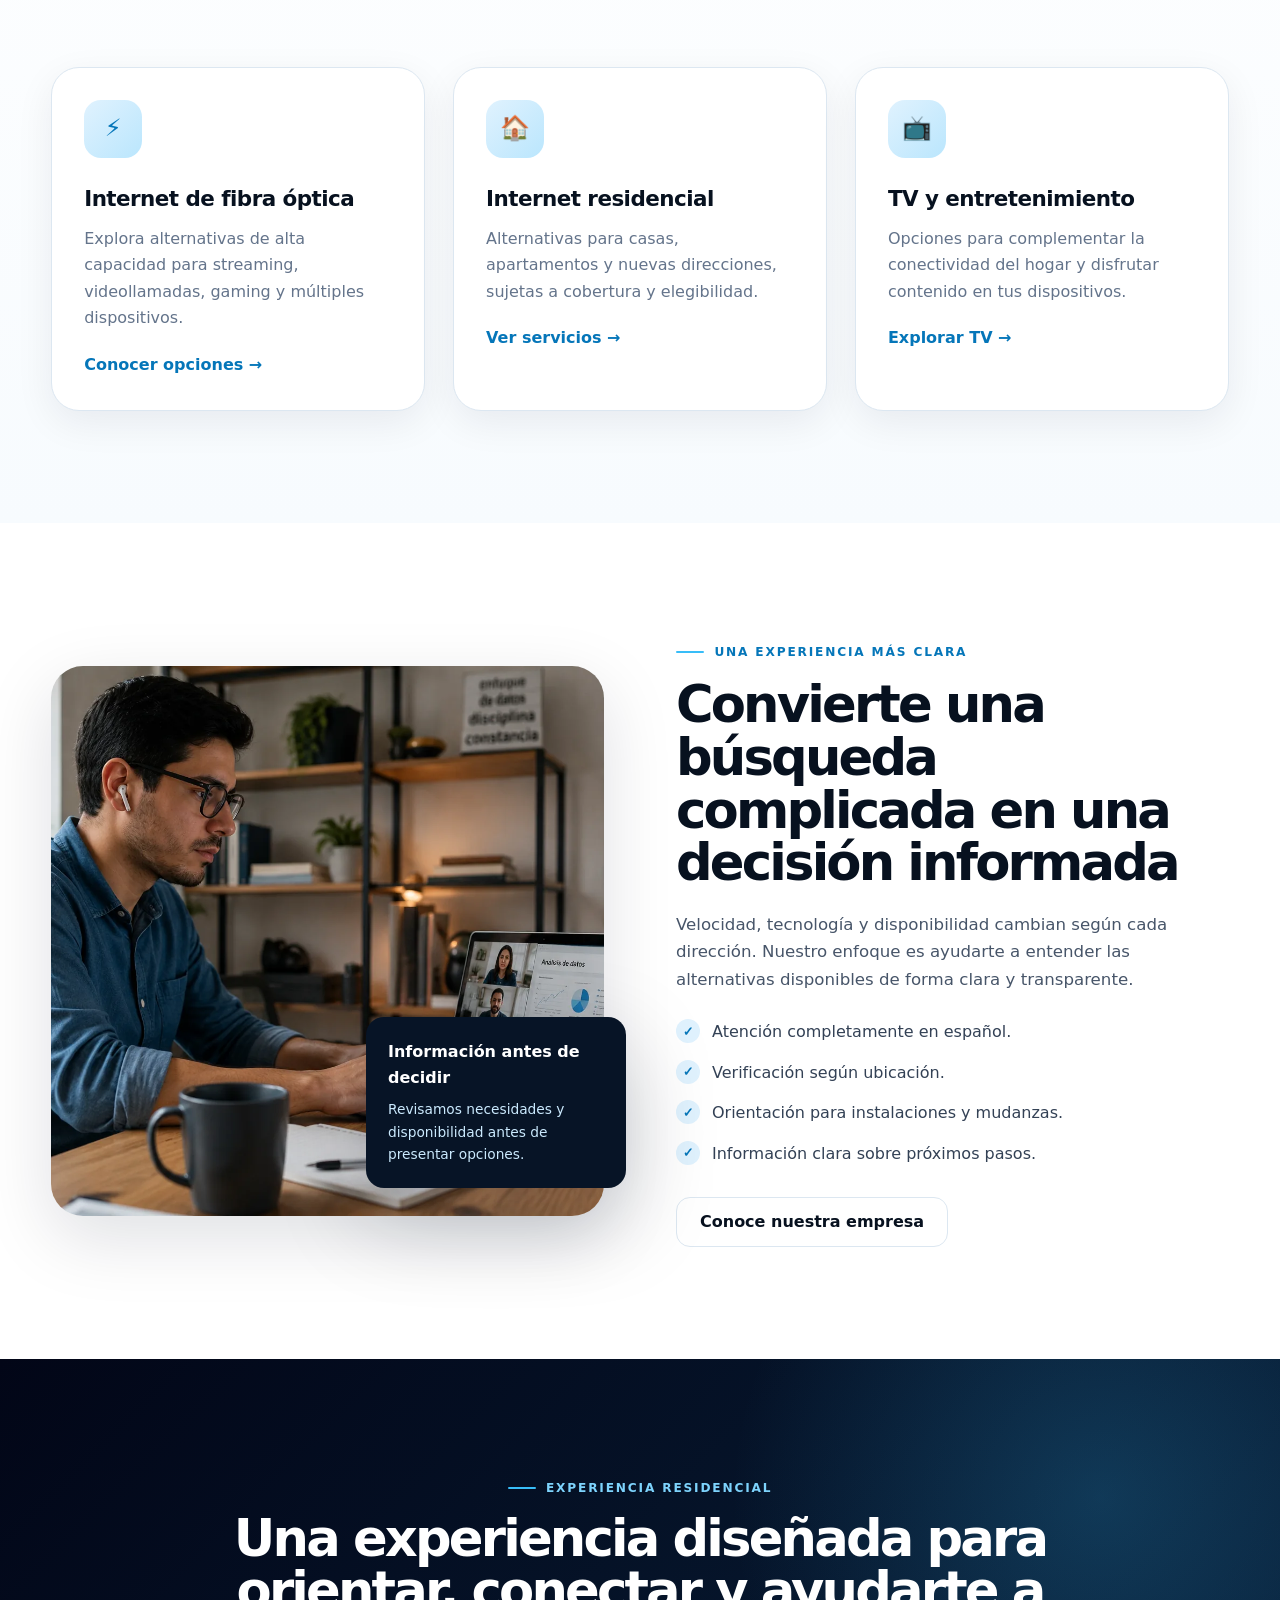
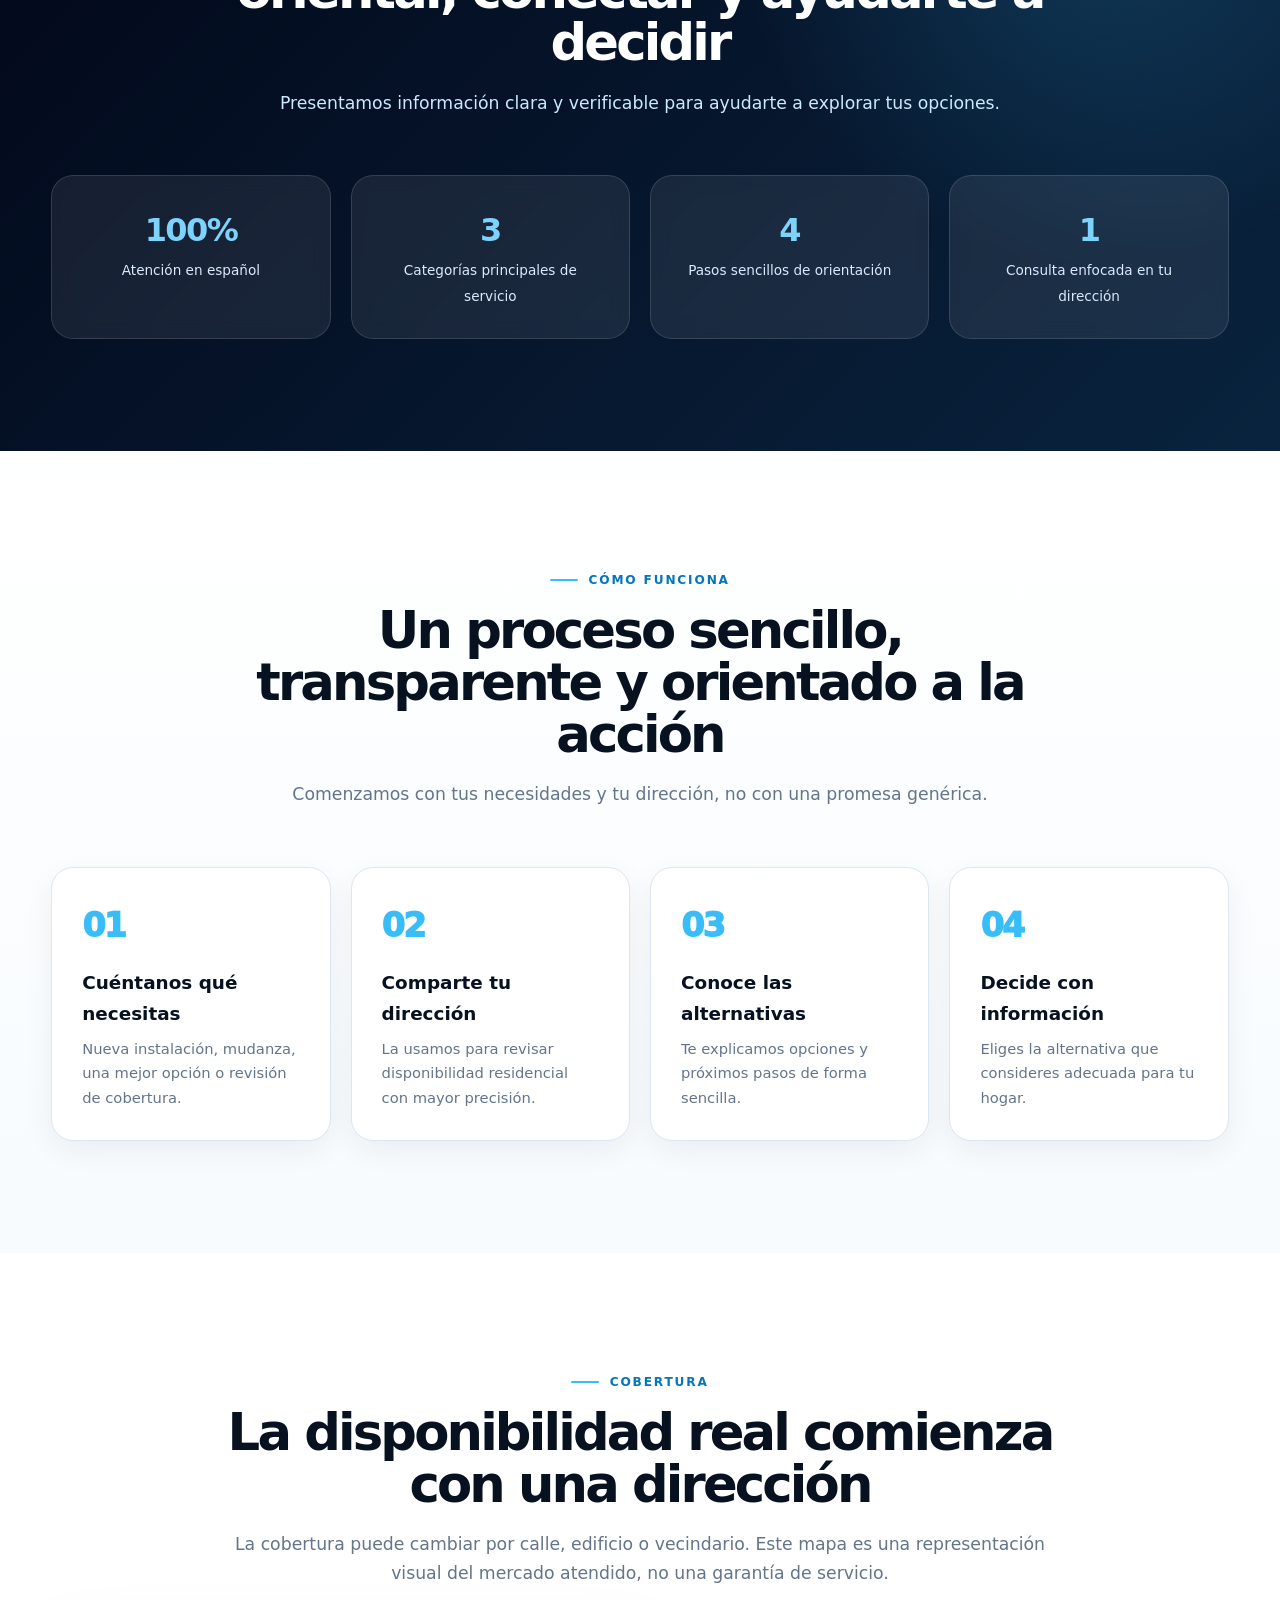
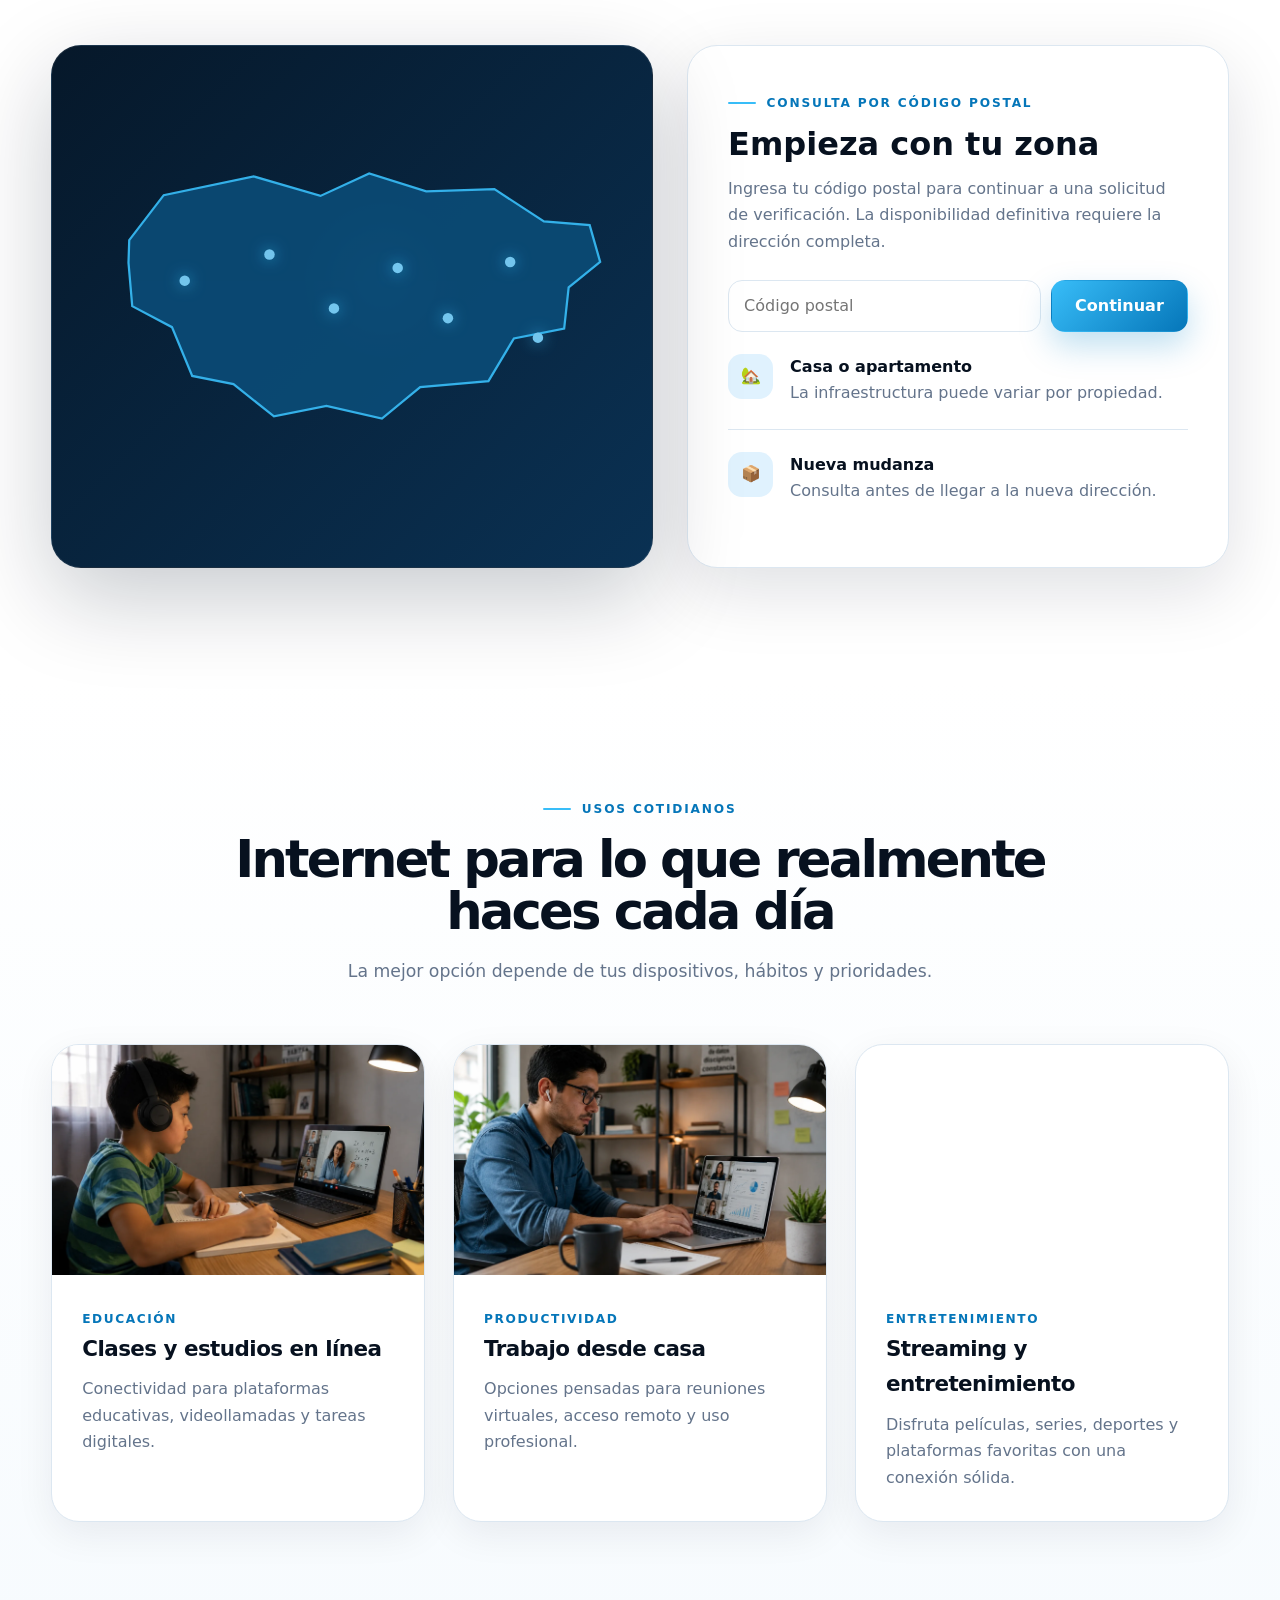
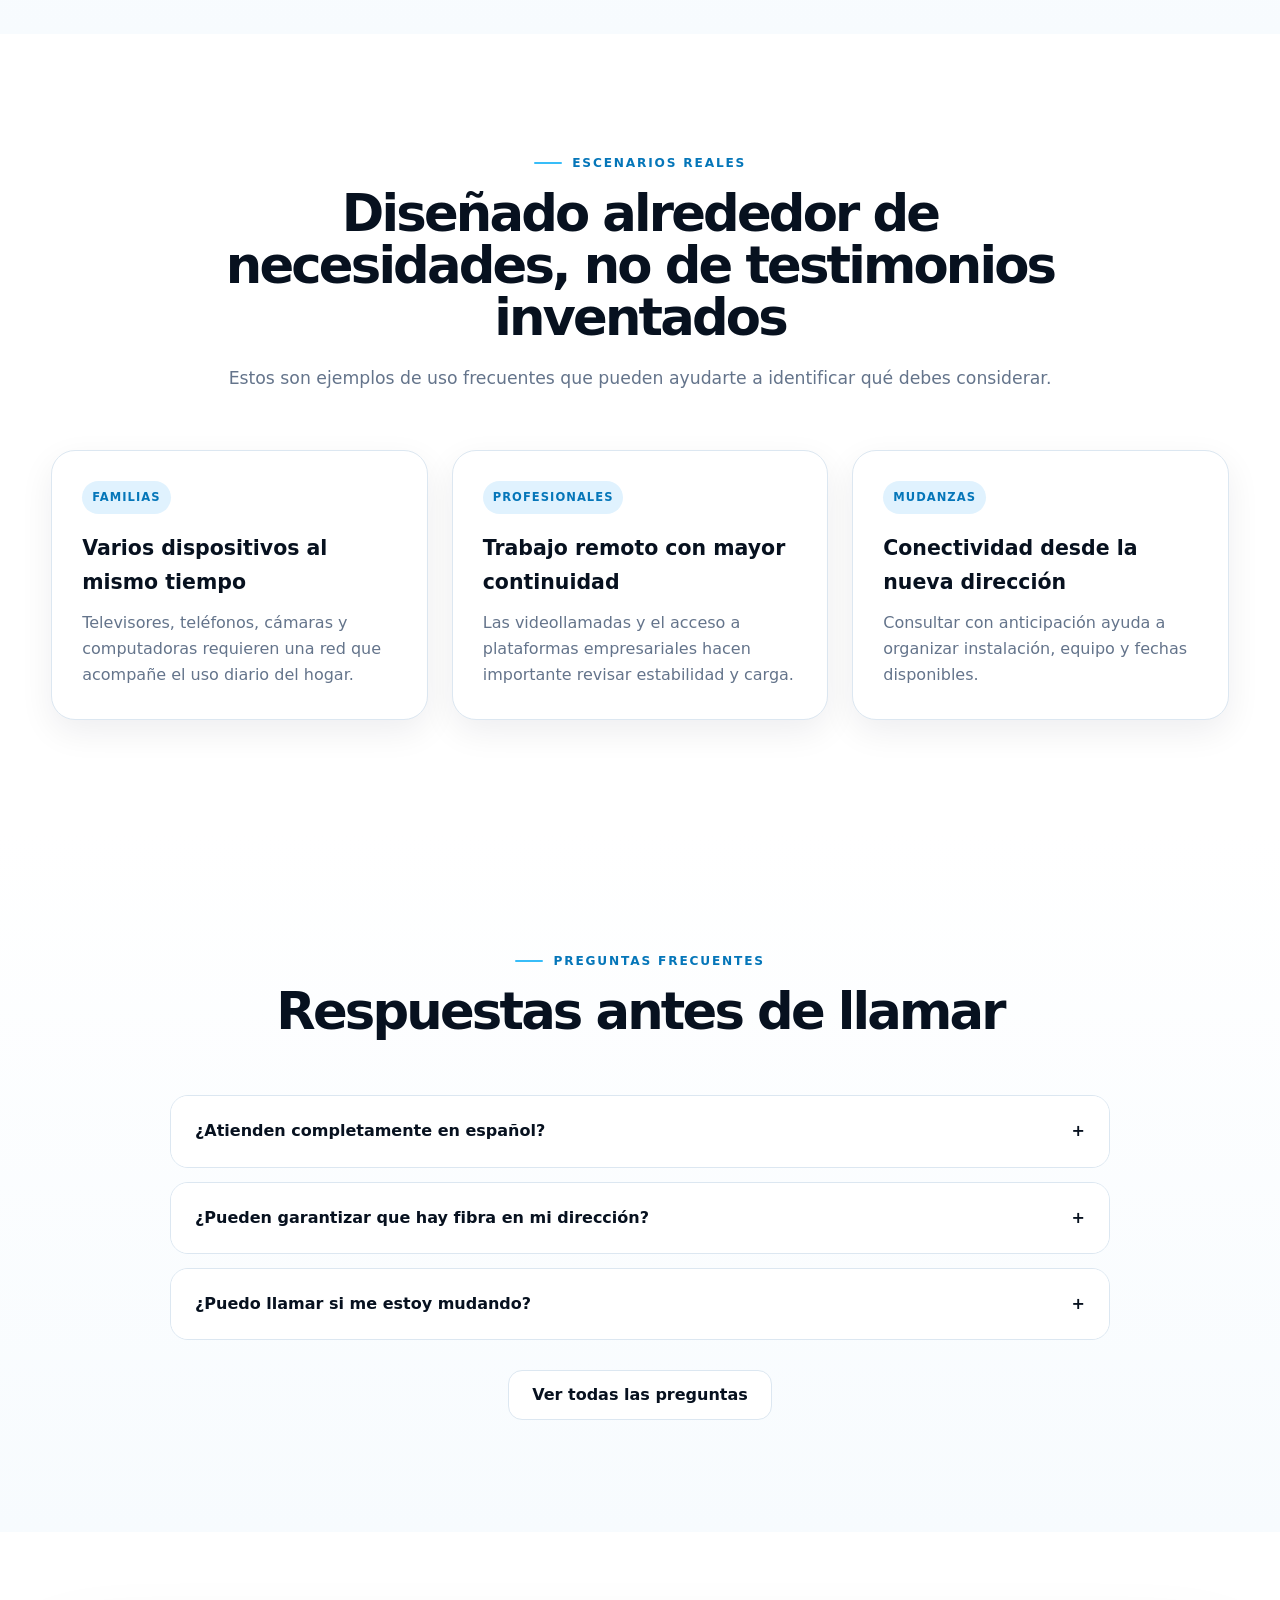
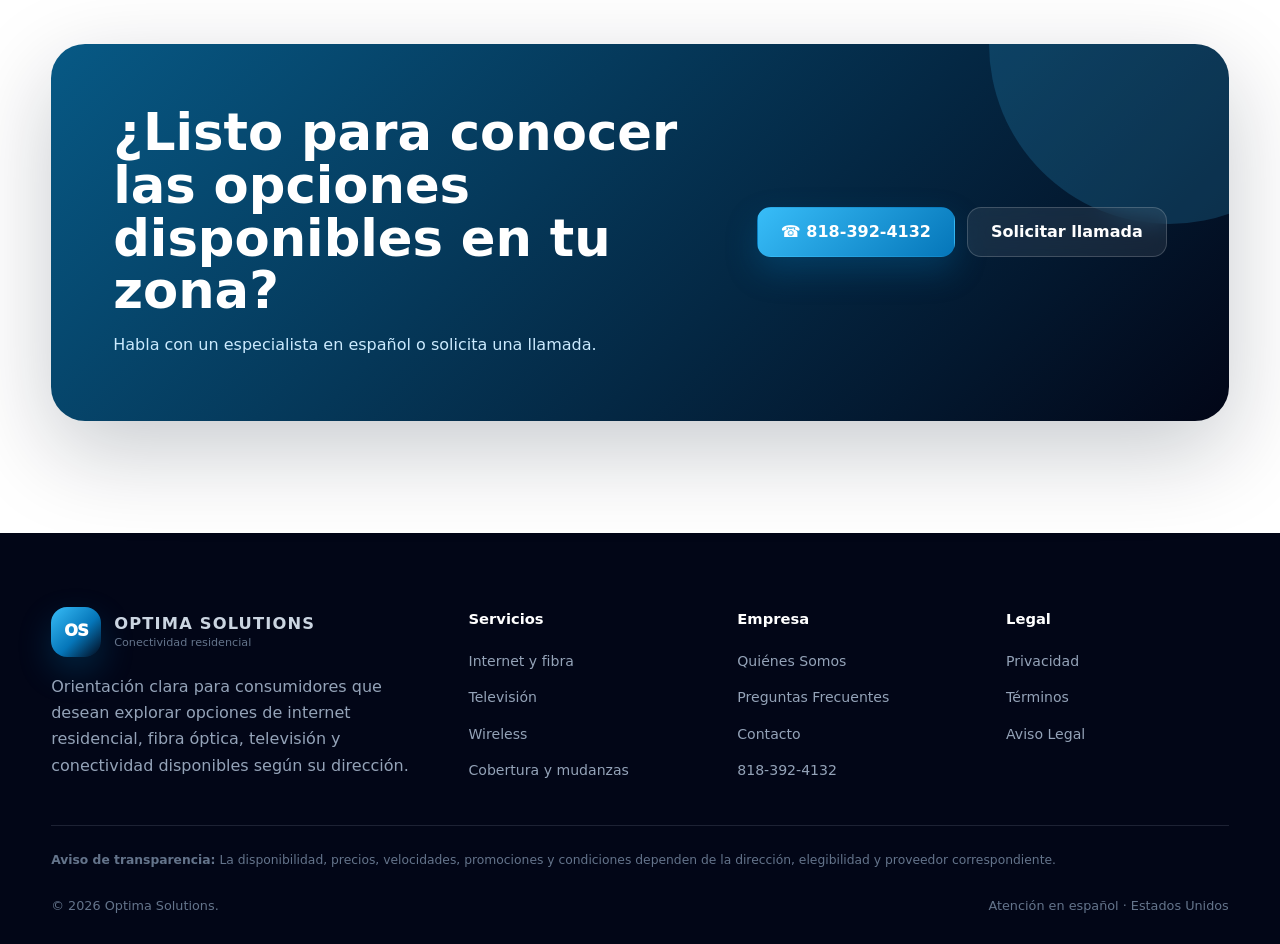
==== commit eff662b5: "Add files via upload" ====
--- a/index.html
+++ b/index.html
@@ -19,9 +19,8 @@
 </script>
 <noscript><img height="1" width="1" style="display:none"
 src="https://www.facebook.com/tr?id=1009290308591653&ev=PageView&noscript=1"
-/></noscript>
-<!-- End Meta Pixel Code --><meta name="facebook-domain-verification"
-content="y3psctI5ecr9aahqvujj4xo9q3txe5" /></head><body><a class="skip-link" href="#contenido">Saltar al contenido</a>
+/ alt=""></noscript>
+<!-- End Meta Pixel Code --><meta name="facebook-domain-verification" content="y3psctl5ecr9aahqvujj4xo9q3txe5" /></head><body><a class="skip-link" href="#contenido">Saltar al contenido</a>
 <noscript><iframe src="https://www.googletagmanager.com/ns.html?id=GTM-M92R3CHS" height="0" width="0" style="display:none;visibility:hidden"></iframe></noscript>
 <div class="topbar"><div class="container"><span><strong>Atención en español</strong> · Lunes a viernes, 8:00 a.m.–5:00 p.m. (PT)</span><span>Consulta disponibilidad: <a href="tel:+18183924132">818-392-4132</a></span></div></div>
 <header class="site-header"><div class="container navbar"><a class="brand" href="/"><span class="brand-mark">OS</span><span class="brand-name"><strong>OPTIMA SOLUTIONS</strong><small>Conectividad residencial</small></span></a><nav class="nav-links"><a href="/" aria-current="page">Inicio</a><a href="/servicios">Servicios</a><a href="/internet-fibra">Internet de Fibra</a><a href="/cobertura">Cobertura</a><a href="/quienes-somos">Quiénes Somos</a><a href="/preguntas-frecuentes">FAQ</a><a href="/contacto">Contacto</a></nav><div class="nav-actions"><a class="phone-btn" href="tel:+18183924132">☎ 818-392-4132</a><button class="menu-toggle" aria-label="Abrir menú" aria-expanded="false">☰</button></div></div></header><main id="contenido">
@@ -30,7 +29,7 @@
 <p class="hero-copy">Consulta cobertura, compara alternativas residenciales y habla con un especialista en español. Te ayudamos a explorar internet, fibra óptica, televisión y conectividad disponibles según tu dirección.</p>
 <div class="hero-actions"><a class="btn btn-primary" href="tel:+18183924132">☎ Llamar ahora</a><a class="btn btn-ghost" href="/cobertura">Verificar cobertura</a></div>
 <div class="hero-proof"><div class="proof"><strong>Atención en español</strong><span>Una conversación clara</span></div><div class="proof"><strong>Opciones para el hogar</strong><span>Según disponibilidad</span></div><div class="proof"><strong>Consulta por dirección</strong><span>Más precisión</span></div></div></div>
-<div class="hero-visual"><div class="hero-image"><img src="/assets/images/familia-internet.webp" alt="Familia usando internet residencial en casa"></div><div class="hero-card"><strong>¿Internet lento o factura elevada?</strong><p>Conoce alternativas disponibles para tu dirección y recibe orientación en español.</p></div></div></div></section>
+<div class="hero-visual"><div class="hero-image"><img src="/assets/images/familia-internet.webp" alt="Familia usando internet residencial en casa" width="1536" height="1024" decoding="async"></div><div class="hero-card"><strong>¿Internet lento o factura elevada?</strong><p>Conoce alternativas disponibles para tu dirección y recibe orientación en español.</p></div></div></div></section>
 <div class="trust-bar"><div class="container trust-panel"><div class="trust-cell"><strong>Internet residencial</strong><span>Casas y apartamentos</span></div><div class="trust-cell"><strong>Fibra óptica</strong><span>Según disponibilidad</span></div><div class="trust-cell"><strong>TV y entretenimiento</strong><span>Opciones para el hogar</span></div><div class="trust-cell"><strong>Atención en español</strong><span>Orientación por teléfono</span></div></div></div>
 
 <section class="section section-soft"><div class="container"><div class="section-head reveal"><span class="eyebrow">Servicios principales</span><h2>Conectividad pensada para la vida que ocurre dentro de tu hogar</h2><p>Opciones para trabajo remoto, educación, entretenimiento, dispositivos inteligentes y nuevas mudanzas.</p></div><div class="grid-3">
@@ -38,7 +37,7 @@
 <article class="card reveal"><div class="card-icon">🏠</div><h3>Internet residencial</h3><p>Alternativas para casas, apartamentos y nuevas direcciones, sujetas a cobertura y elegibilidad.</p><a class="card-link" href="/servicios">Ver servicios →</a></article>
 <article class="card reveal"><div class="card-icon">📺</div><h3>TV y entretenimiento</h3><p>Opciones para complementar la conectividad del hogar y disfrutar contenido en tus dispositivos.</p><a class="card-link" href="/servicios#television">Explorar TV →</a></article></div></div></section>
 
-<section class="section"><div class="container split"><div class="split-image reveal"><img src="/assets/images/trabajo-remoto.webp" alt="Persona trabajando desde casa"><div class="image-note"><strong>Información antes de decidir</strong><p>Revisamos necesidades y disponibilidad antes de presentar opciones.</p></div></div><div class="split-copy reveal"><span class="eyebrow">Una experiencia más clara</span><h2>Convierte una búsqueda complicada en una decisión informada</h2><p>Velocidad, tecnología y disponibilidad cambian según cada dirección. Nuestro enfoque es ayudarte a entender las alternativas disponibles de forma clara y transparente.</p><ul class="check-list"><li>Atención completamente en español.</li><li>Verificación según ubicación.</li><li>Orientación para instalaciones y mudanzas.</li><li>Información clara sobre próximos pasos.</li></ul><div style="margin-top:30px"><a class="btn btn-secondary" href="/quienes-somos">Conoce nuestra empresa</a></div></div></div></section>
+<section class="section"><div class="container split"><div class="split-image reveal"><img src="/assets/images/trabajo-remoto.webp" alt="Persona trabajando desde casa" width="1536" height="1024" decoding="async"><div class="image-note"><strong>Información antes de decidir</strong><p>Revisamos necesidades y disponibilidad antes de presentar opciones.</p></div></div><div class="split-copy reveal"><span class="eyebrow">Una experiencia más clara</span><h2>Convierte una búsqueda complicada en una decisión informada</h2><p>Velocidad, tecnología y disponibilidad cambian según cada dirección. Nuestro enfoque es ayudarte a entender las alternativas disponibles de forma clara y transparente.</p><ul class="check-list"><li>Atención completamente en español.</li><li>Verificación según ubicación.</li><li>Orientación para instalaciones y mudanzas.</li><li>Información clara sobre próximos pasos.</li></ul><div style="margin-top:30px"><a class="btn btn-secondary" href="/quienes-somos">Conoce nuestra empresa</a></div></div></div></section>
 
 <section class="section section-dark"><div class="container"><div class="section-head reveal"><span class="eyebrow" style="color:#7dd3fc">Experiencia residencial</span><h2>Una experiencia diseñada para orientar, conectar y ayudarte a decidir</h2><p>Presentamos información clara y verificable para ayudarte a explorar tus opciones.</p></div><div class="metric-grid">
 <div class="metric reveal"><strong data-counter="100" data-suffix="%">100%</strong><span>Atención en español</span></div><div class="metric reveal"><strong data-counter="3">3</strong><span>Categorías principales de servicio</span></div><div class="metric reveal"><strong data-counter="4">4</strong><span>Pasos sencillos de orientación</span></div><div class="metric reveal"><strong data-counter="1">1</strong><span>Consulta enfocada en tu dirección</span></div></div></div></section>
@@ -51,9 +50,9 @@
 <div class="coverage-panel reveal"><span class="eyebrow">Consulta por código postal</span><h3>Empieza con tu zona</h3><p class="muted">Ingresa tu código postal para continuar a una solicitud de verificación. La disponibilidad definitiva requiere la dirección completa.</p><form id="zip-check" class="zip-form"><input name="zip" inputmode="numeric" pattern="[0-9]{5}" maxlength="5" placeholder="Código postal" required><button class="btn btn-primary" type="submit">Continuar</button></form><div class="use-case"><i>🏡</i><div><strong>Casa o apartamento</strong><p class="muted">La infraestructura puede variar por propiedad.</p></div></div><div class="use-case"><i>📦</i><div><strong>Nueva mudanza</strong><p class="muted">Consulta antes de llegar a la nueva dirección.</p></div></div></div></div></div></section>
 
 <section class="section section-soft"><div class="container"><div class="section-head reveal"><span class="eyebrow">Usos cotidianos</span><h2>Internet para lo que realmente haces cada día</h2><p>La mejor opción depende de tus dispositivos, hábitos y prioridades.</p></div><div class="grid-3">
-<article class="card feature-card reveal"><img src="/assets/images/estudio-en-linea.webp" alt="Estudiante en una clase en línea"><div class="feature-body"><span class="kicker">Educación</span><h3>Clases y estudios en línea</h3><p>Conectividad para plataformas educativas, videollamadas y tareas digitales.</p></div></article>
-<article class="card feature-card reveal"><img src="/assets/images/trabajo-remoto.webp" alt="Trabajo remoto desde el hogar"><div class="feature-body"><span class="kicker">Productividad</span><h3>Trabajo desde casa</h3><p>Opciones pensadas para reuniones virtuales, acceso remoto y uso profesional.</p></div></article>
-<article class="card feature-card reveal"><img src="/assets/images/entretenimiento-premium.webp" alt="Pareja disfrutando de streaming en casa"><div class="feature-body"><span class="kicker">Entretenimiento</span><h3>Streaming y entretenimiento</h3><p>Disfruta películas, series, deportes y plataformas favoritas con una conexión sólida.</p></div></article></div></div></section>
+<article class="card feature-card reveal"><img src="/assets/images/estudio-en-linea.webp" alt="Estudiante en una clase en línea" width="1536" height="1024" decoding="async"><div class="feature-body"><span class="kicker">Educación</span><h3>Clases y estudios en línea</h3><p>Conectividad para plataformas educativas, videollamadas y tareas digitales.</p></div></article>
+<article class="card feature-card reveal"><img src="/assets/images/trabajo-remoto.webp" alt="Trabajo remoto desde el hogar" width="1536" height="1024" decoding="async"><div class="feature-body"><span class="kicker">Productividad</span><h3>Trabajo desde casa</h3><p>Opciones pensadas para reuniones virtuales, acceso remoto y uso profesional.</p></div></article>
+<article class="card feature-card reveal"><img src="/assets/images/entretenimiento-premium.webp" alt="Pareja disfrutando de streaming en casa" width="1536" height="1024" decoding="async"><div class="feature-body"><span class="kicker">Entretenimiento</span><h3>Streaming y entretenimiento</h3><p>Disfruta películas, series, deportes y plataformas favoritas con una conexión sólida.</p></div></article></div></div></section>
 
 <section class="section"><div class="container"><div class="section-head reveal"><span class="eyebrow">Escenarios reales</span><h2>Diseñado alrededor de necesidades, no de testimonios inventados</h2><p>Estos son ejemplos de uso frecuentes que pueden ayudarte a identificar qué debes considerar.</p></div><div class="story-grid">
 <article class="story reveal"><span class="story-tag">Familias</span><h3>Varios dispositivos al mismo tiempo</h3><p>Televisores, teléfonos, cámaras y computadoras requieren una red que acompañe el uso diario del hogar.</p></article>
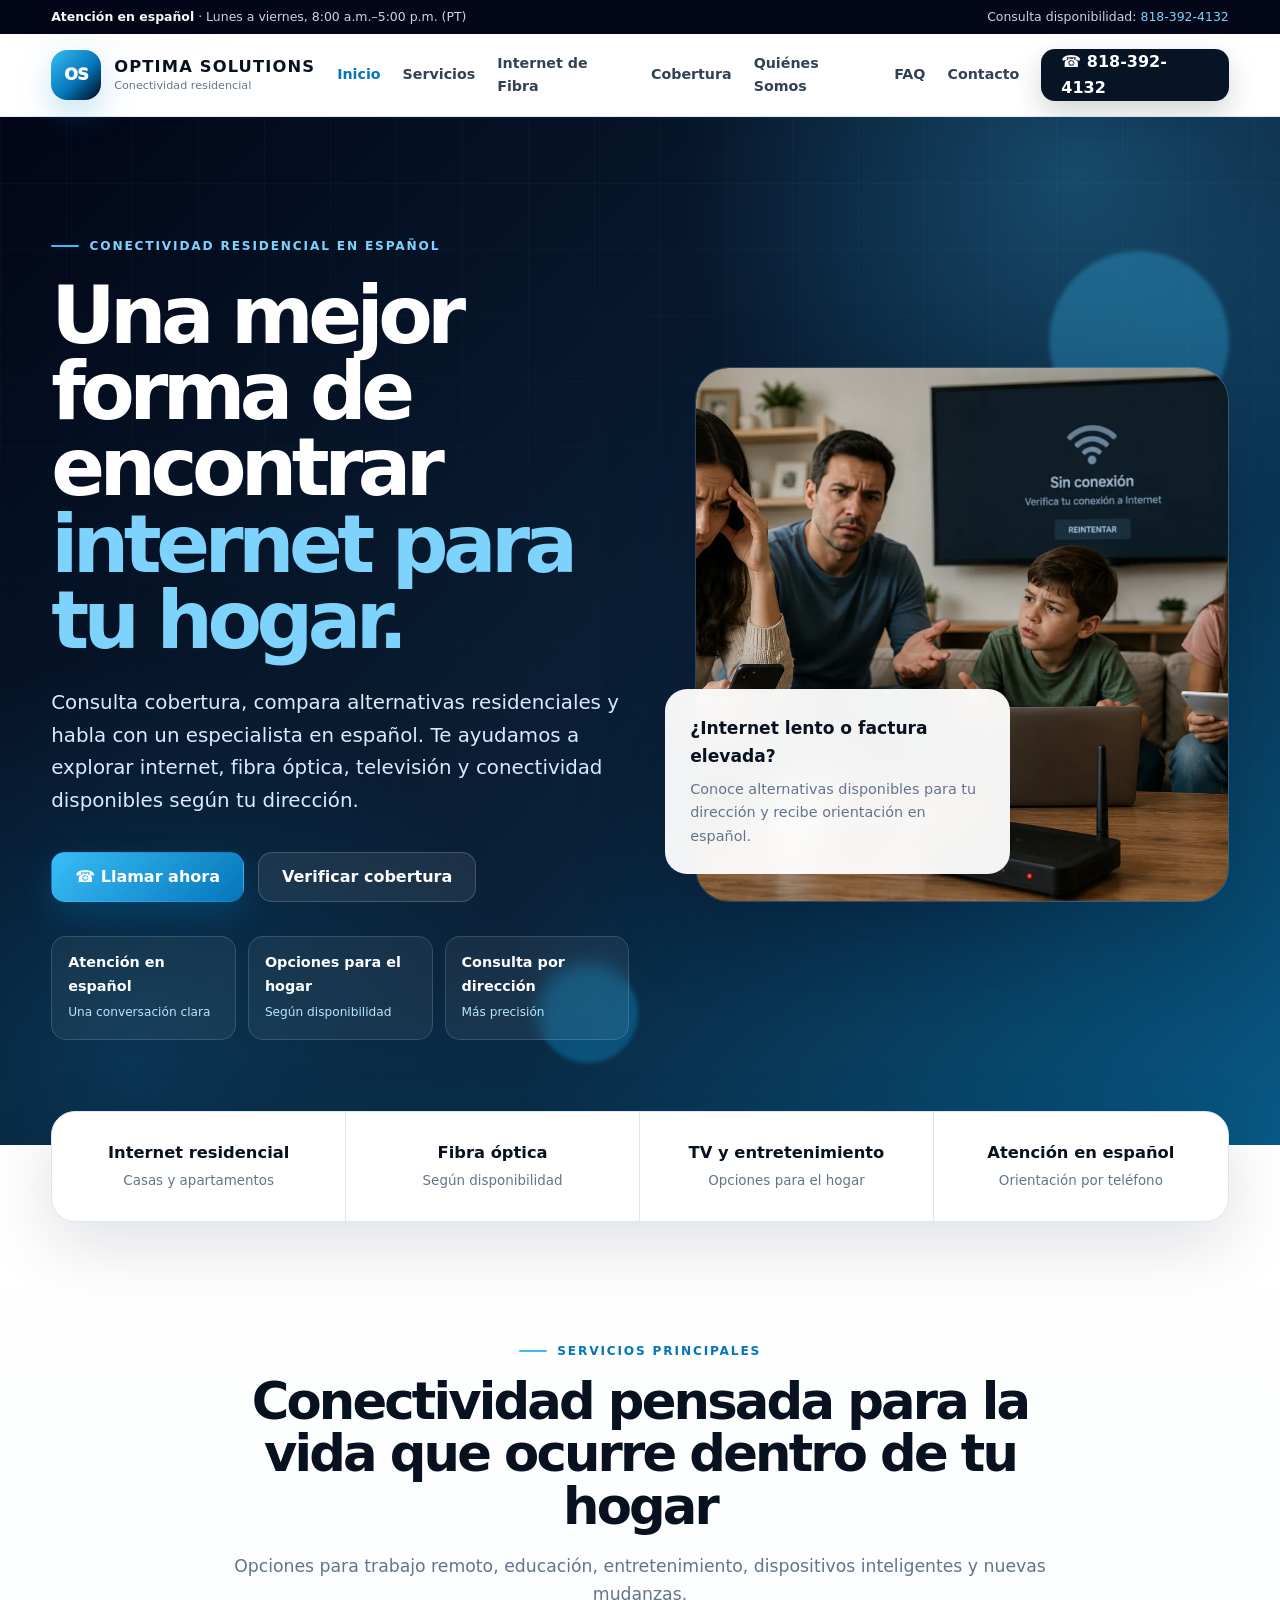
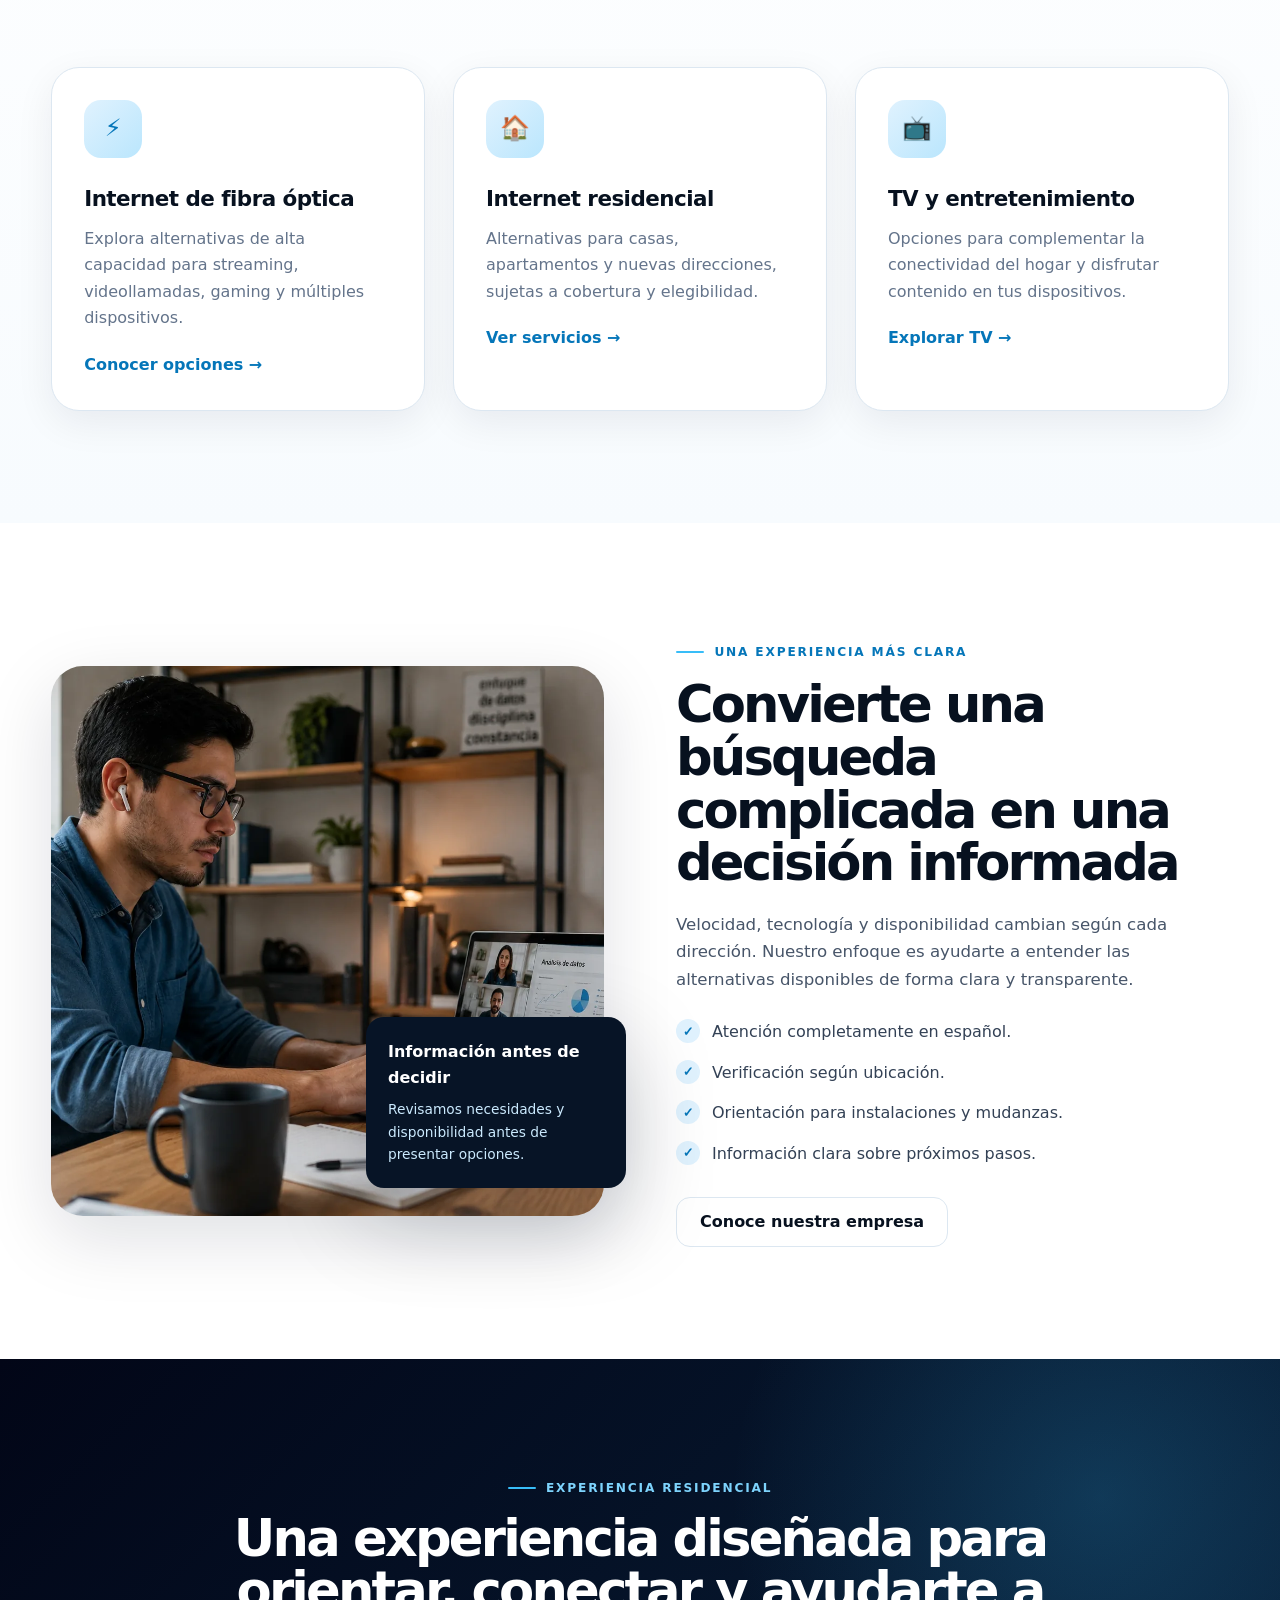
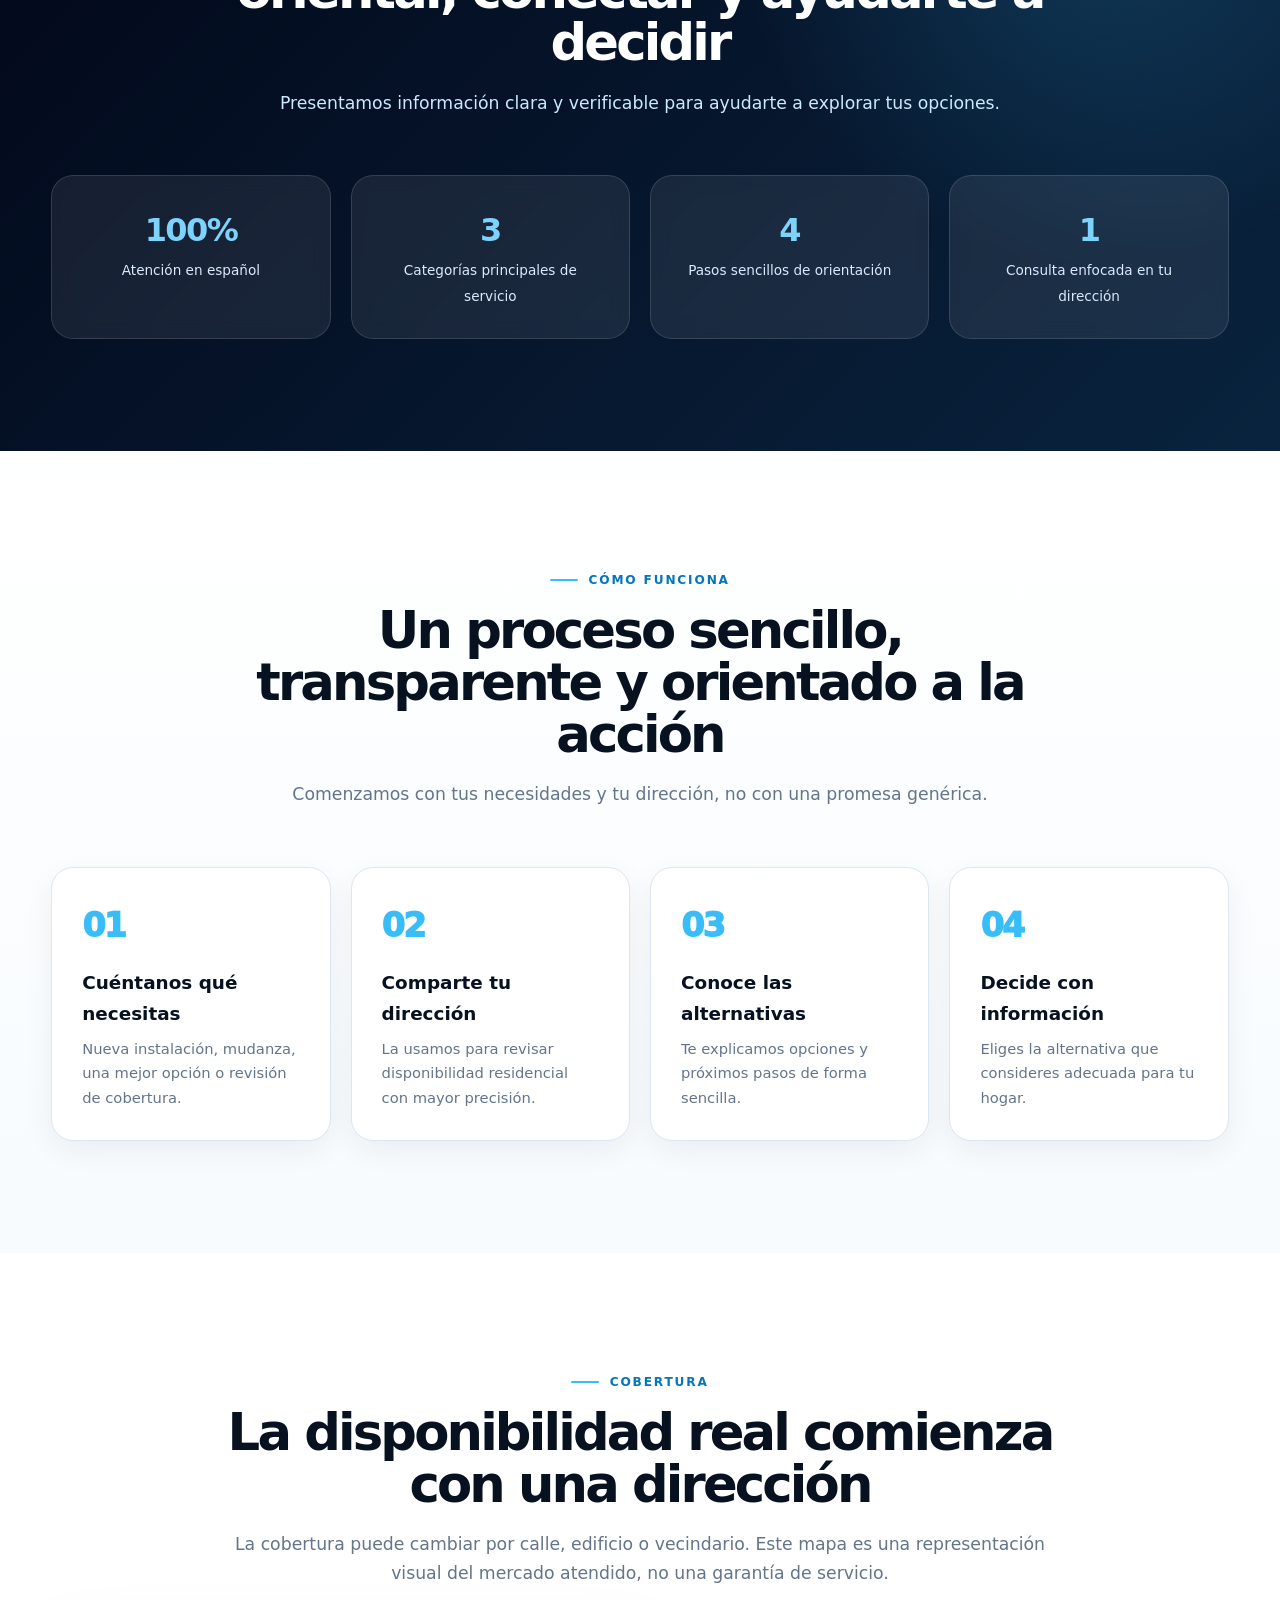
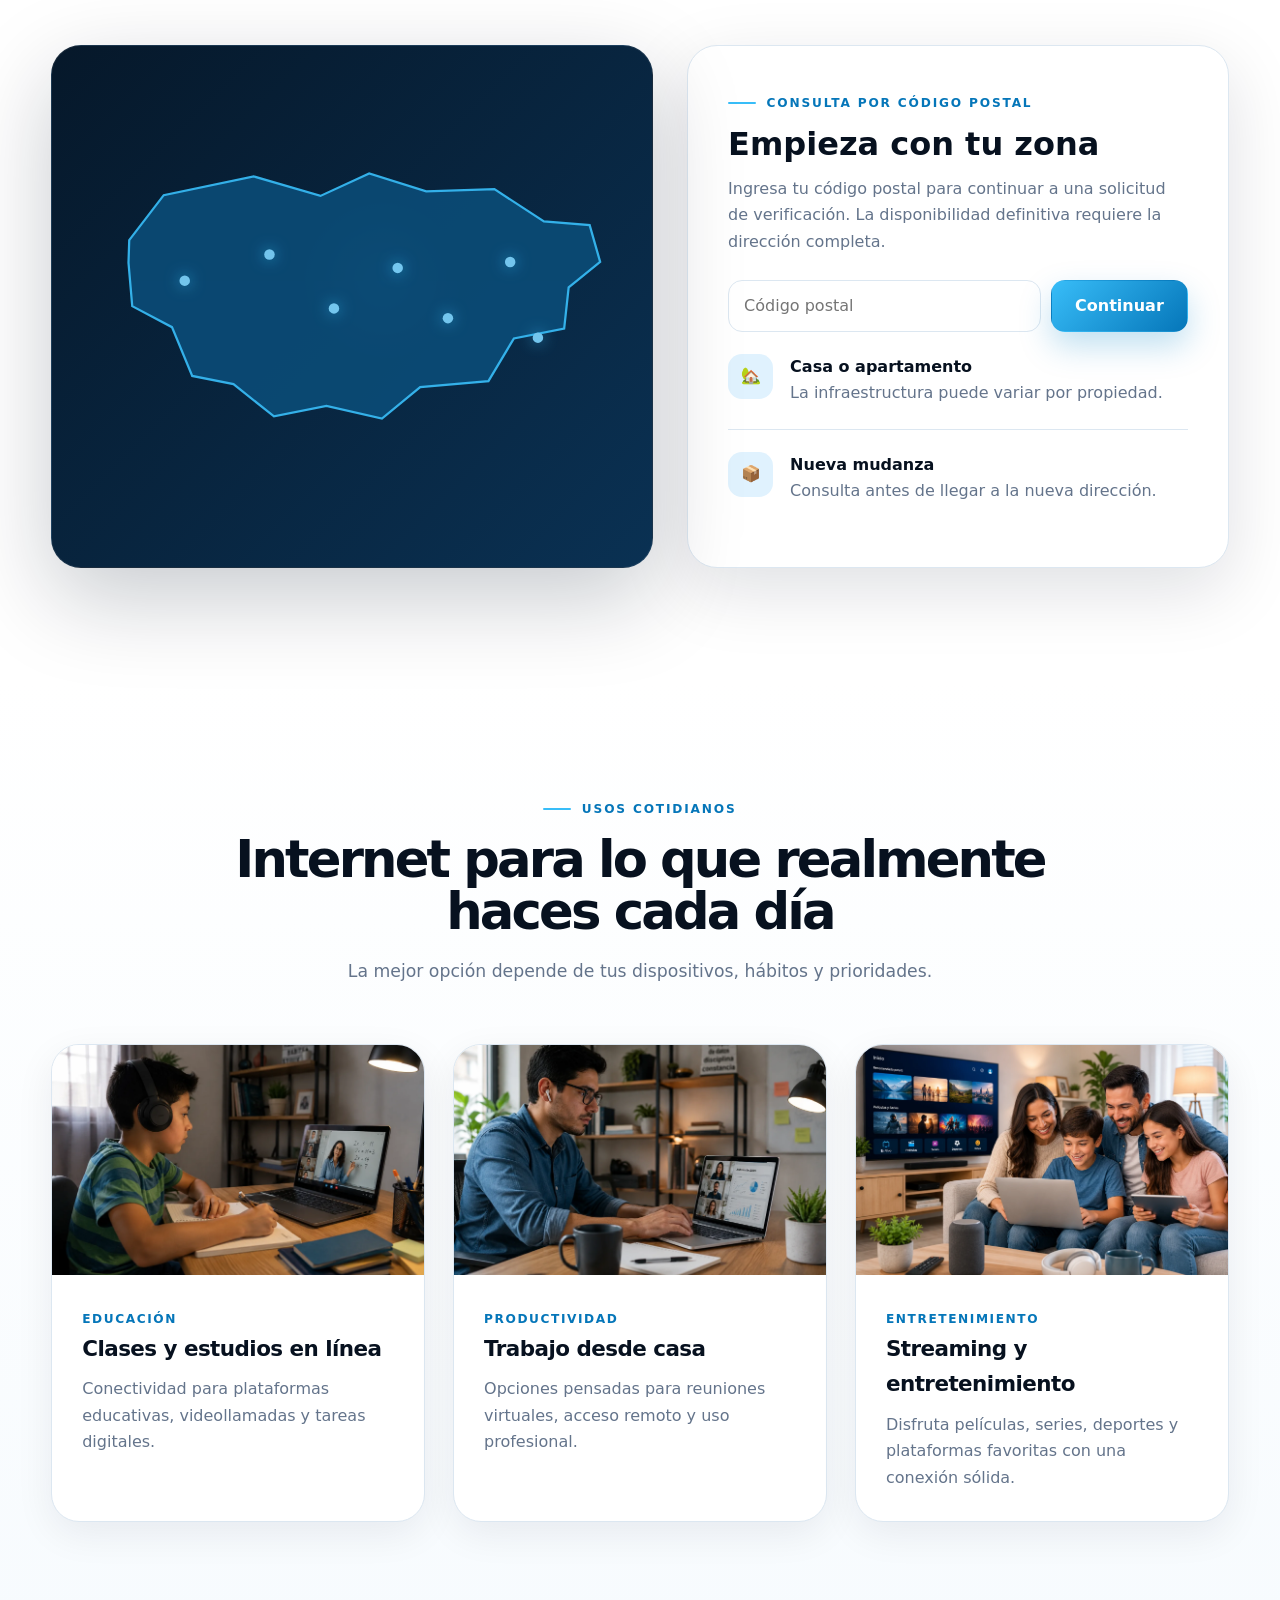
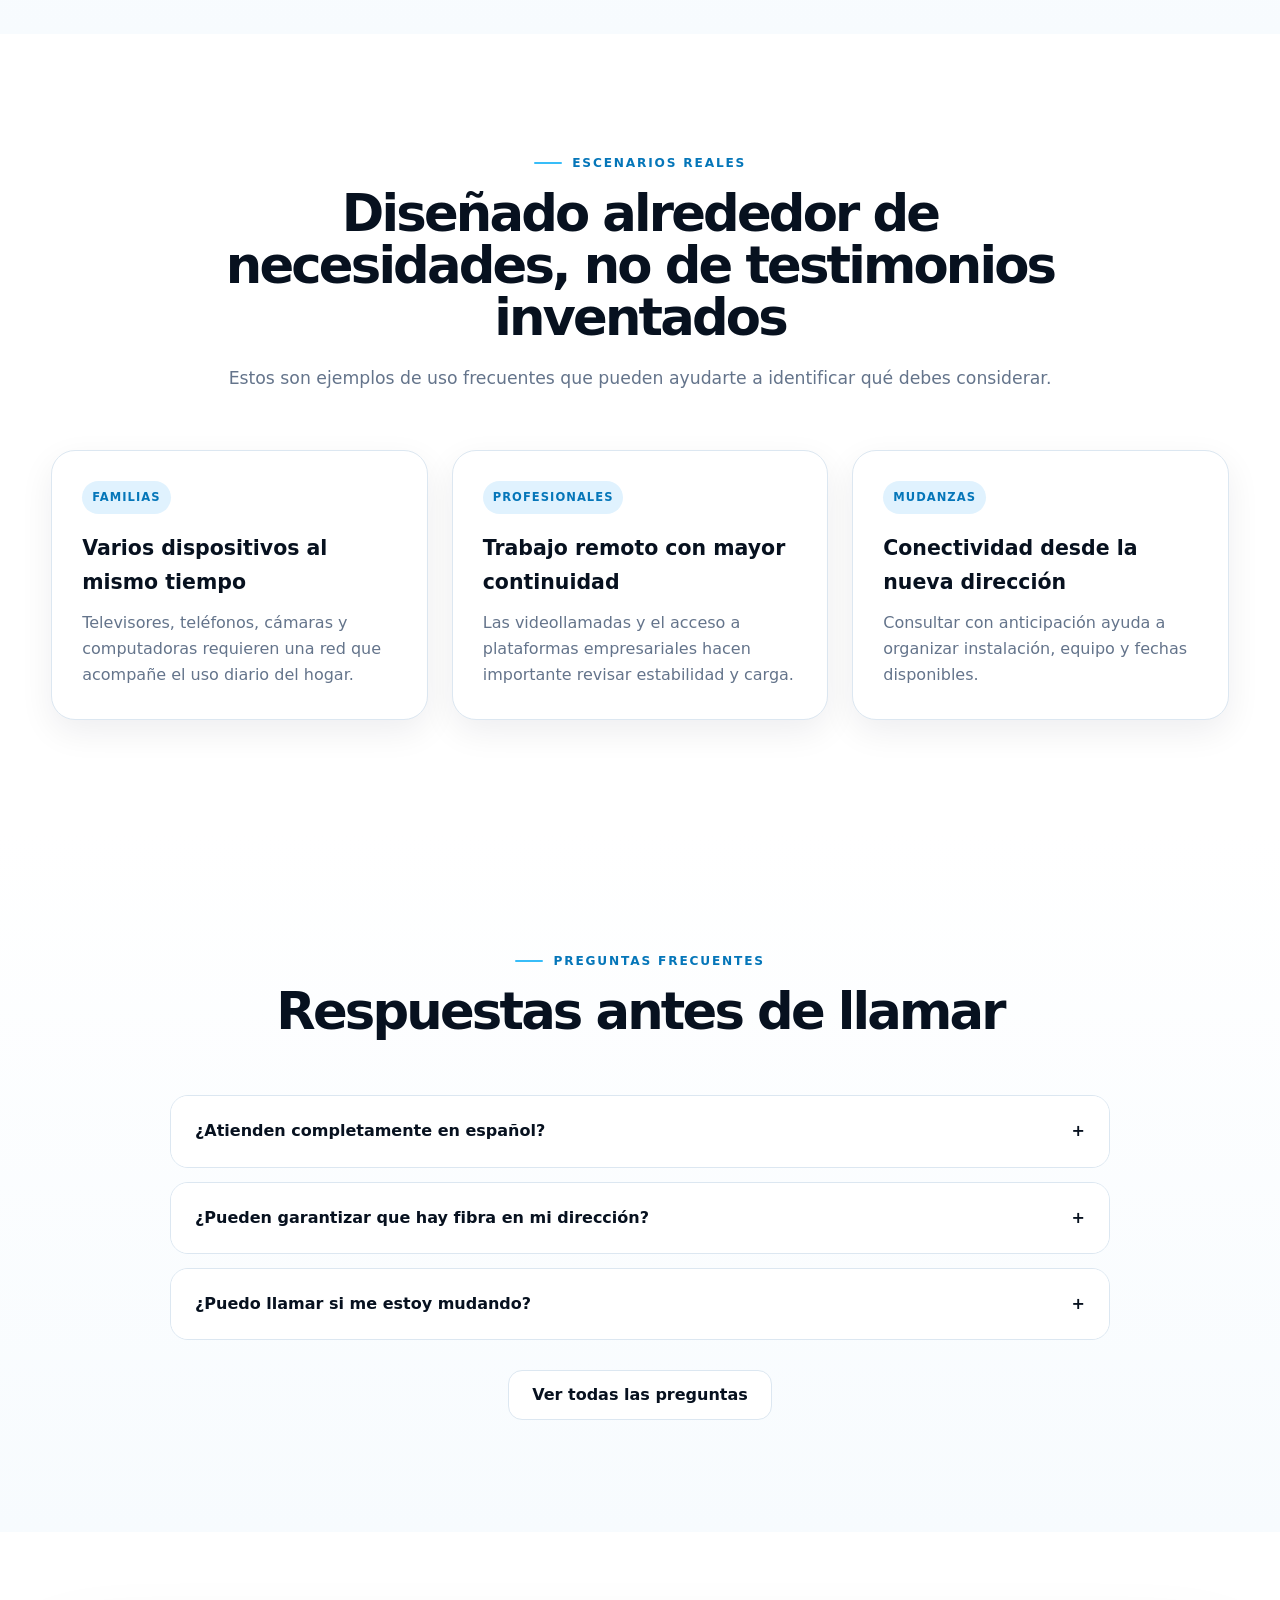
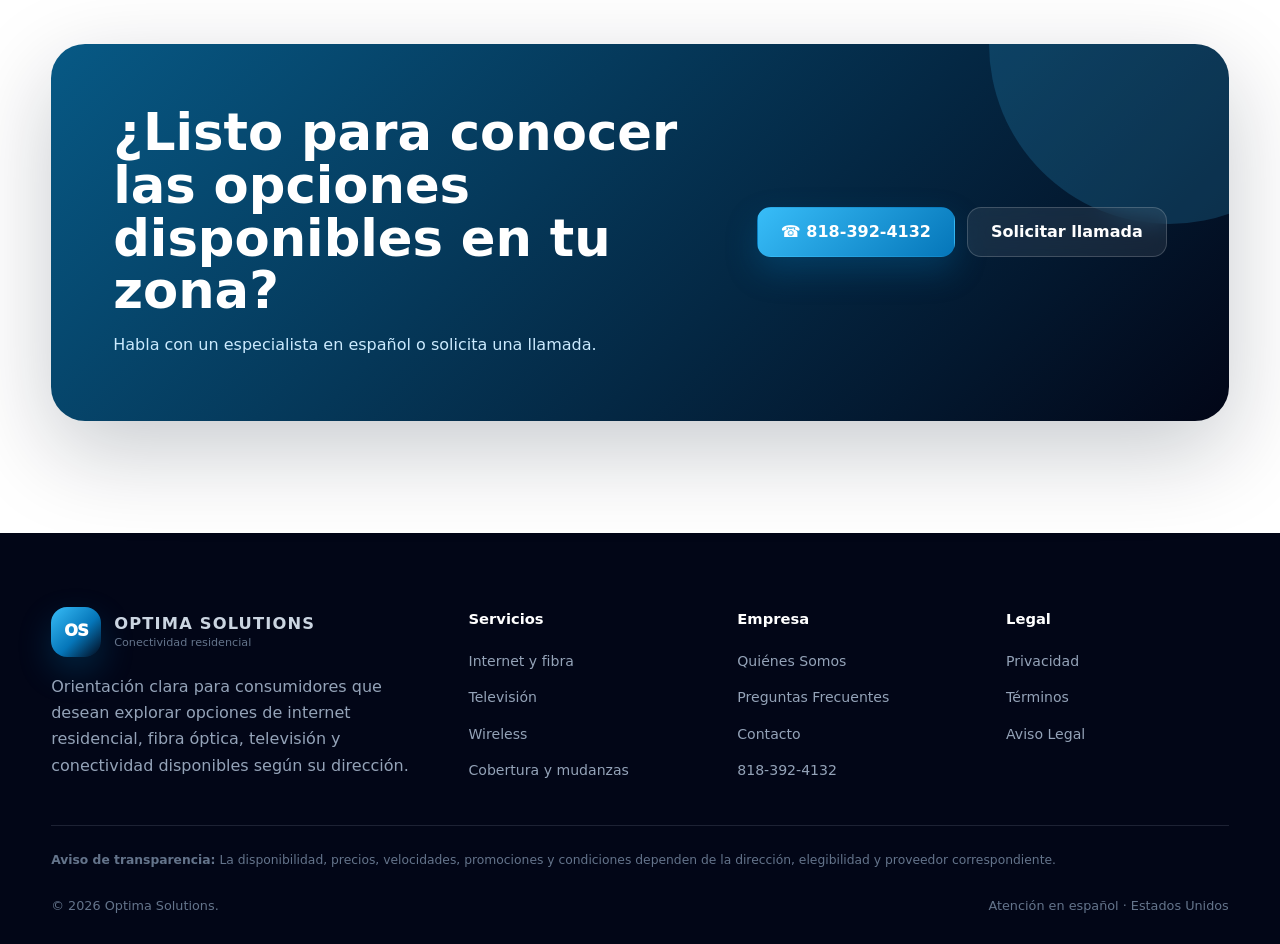
==== commit 22b6deca: "Add files via upload" ====
--- a/index.html
+++ b/index.html
@@ -1,10 +1,11 @@
-<!doctype html><html lang="es"><head>
+<!DOCTYPE html>
+<html lang="es"><head>
 <script>(function(w,d,s,l,i){w[l]=w[l]||[];w[l].push({'gtm.start':new Date().getTime(),event:'gtm.js'});var f=d.getElementsByTagName(s)[0],j=d.createElement(s),dl=l!='dataLayer'?'&l='+l:'';j.async=true;j.src='https://www.googletagmanager.com/gtm.js?id='+i+dl;f.parentNode.insertBefore(j,f);})(window,document,'script','dataLayer','GTM-M92R3CHS');</script>
-<meta charset="utf-8"><meta name="viewport" content="width=device-width,initial-scale=1">
-<title>Optima Solutions | Internet Residencial, Fibra y TV</title><meta name="description" content="Explora opciones de internet residencial, fibra óptica, televisión y wireless con atención en español."><meta name="robots" content="index,follow,max-image-preview:large">
-<link rel="canonical" href="https://www.calloptimasolutions.com/"><link rel="icon" href="/assets/icons/favicon.svg" type="image/svg+xml">
-<meta property="og:locale" content="es_US"><meta property="og:type" content="website"><meta property="og:title" content="Optima Solutions | Internet Residencial, Fibra y TV"><meta property="og:description" content="Explora opciones de internet residencial, fibra óptica, televisión y wireless con atención en español."><meta property="og:url" content="https://www.calloptimasolutions.com/"><meta property="og:site_name" content="Optima Solutions"><meta property="og:image" content="https://www.calloptimasolutions.com/assets/images/familia-internet.webp"><meta name="twitter:card" content="summary_large_image"><meta name="theme-color" content="#020617">
-<link rel="stylesheet" href="/css/styles.css"><script defer src="/js/main.js"></script><script type="application/ld+json">{"@context":"https://schema.org","@graph":[{"@type":"Organization","@id":"https://www.calloptimasolutions.com/#organization","name":"Optima Solutions","url":"https://www.calloptimasolutions.com/","telephone":"+18183924132","areaServed":"United States","contactPoint":{"@type":"ContactPoint","telephone":"+18183924132","contactType":"sales","availableLanguage":["Spanish"]}},{"@type":"WebSite","@id":"https://www.calloptimasolutions.com/#website","url":"https://www.calloptimasolutions.com/","name":"Optima Solutions","publisher":{"@id":"https://www.calloptimasolutions.com/#organization"}},{"@type":"Service","name":"Servicios residenciales de conectividad","provider":{"@id":"https://www.calloptimasolutions.com/#organization"},"areaServed":"United States","serviceType":["Internet residencial","Fibra óptica","Televisión residencial","Wireless"]}]}</script><!-- Meta Pixel Code -->
+<meta charset="utf-8"/><meta content="width=device-width,initial-scale=1" name="viewport"/>
+<title>Optima Solutions | Internet Residencial, Fibra y TV</title><meta content="Explora opciones de internet residencial, fibra óptica, televisión y wireless con atención en español." name="description"/><meta content="index,follow,max-image-preview:large" name="robots"/>
+<link href="https://www.calloptimasolutions.com/" rel="canonical"/><link href="/assets/icons/favicon.svg" rel="icon" type="image/svg+xml"/>
+<meta content="es_US" property="og:locale"/><meta content="website" property="og:type"/><meta content="Optima Solutions | Internet Residencial, Fibra y TV" property="og:title"/><meta content="Explora opciones de internet residencial, fibra óptica, televisión y wireless con atención en español." property="og:description"/><meta content="https://www.calloptimasolutions.com/" property="og:url"/><meta content="Optima Solutions" property="og:site_name"/><meta content="https://www.calloptimasolutions.com/assets/images/familia-internet.webp" property="og:image"/><meta content="summary_large_image" name="twitter:card"/><meta content="#020617" name="theme-color"/>
+<link href="/css/styles.css" rel="stylesheet"/><script defer="" src="/js/main.js"></script><script type="application/ld+json">{"@context":"https://schema.org","@graph":[{"@type":"Organization","@id":"https://www.calloptimasolutions.com/#organization","name":"Optima Solutions","url":"https://www.calloptimasolutions.com/","telephone":"+18183924132","areaServed":"United States","contactPoint":{"@type":"ContactPoint","telephone":"+18183924132","contactType":"sales","availableLanguage":["Spanish"]}},{"@type":"WebSite","@id":"https://www.calloptimasolutions.com/#website","url":"https://www.calloptimasolutions.com/","name":"Optima Solutions","publisher":{"@id":"https://www.calloptimasolutions.com/#organization"}},{"@type":"Service","name":"Servicios residenciales de conectividad","provider":{"@id":"https://www.calloptimasolutions.com/#organization"},"areaServed":"United States","serviceType":["Internet residencial","Fibra óptica","Televisión residencial","Wireless"]}]}</script><!-- Meta Pixel Code -->
 <script>
 !function(f,b,e,v,n,t,s)
 {if(f.fbq)return;n=f.fbq=function(){n.callMethod?
@@ -17,52 +18,42 @@
 fbq('init', '1009290308591653');
 fbq('track', 'PageView');
 </script>
-<noscript><img height="1" width="1" style="display:none"
-src="https://www.facebook.com/tr?id=1009290308591653&ev=PageView&noscript=1"
-/ alt=""></noscript>
-<!-- End Meta Pixel Code --><meta name="facebook-domain-verification" content="y3psctl5ecr9aahqvujj4xo9q3txe5" /></head><body><a class="skip-link" href="#contenido">Saltar al contenido</a>
-<noscript><iframe src="https://www.googletagmanager.com/ns.html?id=GTM-M92R3CHS" height="0" width="0" style="display:none;visibility:hidden"></iframe></noscript>
+<noscript><img height="1" src="https://www.facebook.com/tr?id=1009290308591653&amp;ev=PageView&amp;noscript=1" style="display:none" width="1"/></noscript>
+<!-- End Meta Pixel Code --><meta content="y3psctl5ecr9aahqvujj4xo9q3txe5" name="facebook-domain-verification"/></head><body><a class="skip-link" href="#contenido">Saltar al contenido</a>
+<noscript><iframe height="0" src="https://www.googletagmanager.com/ns.html?id=GTM-M92R3CHS" style="display:none;visibility:hidden" width="0"></iframe></noscript>
 <div class="topbar"><div class="container"><span><strong>Atención en español</strong> · Lunes a viernes, 8:00 a.m.–5:00 p.m. (PT)</span><span>Consulta disponibilidad: <a href="tel:+18183924132">818-392-4132</a></span></div></div>
-<header class="site-header"><div class="container navbar"><a class="brand" href="/"><span class="brand-mark">OS</span><span class="brand-name"><strong>OPTIMA SOLUTIONS</strong><small>Conectividad residencial</small></span></a><nav class="nav-links"><a href="/" aria-current="page">Inicio</a><a href="/servicios">Servicios</a><a href="/internet-fibra">Internet de Fibra</a><a href="/cobertura">Cobertura</a><a href="/quienes-somos">Quiénes Somos</a><a href="/preguntas-frecuentes">FAQ</a><a href="/contacto">Contacto</a></nav><div class="nav-actions"><a class="phone-btn" href="tel:+18183924132">☎ 818-392-4132</a><button class="menu-toggle" aria-label="Abrir menú" aria-expanded="false">☰</button></div></div></header><main id="contenido">
+<header class="site-header"><div class="container navbar"><a class="brand" href="/"><span class="brand-mark">OS</span><span class="brand-name"><strong>OPTIMA SOLUTIONS</strong><small>Conectividad residencial</small></span></a><nav class="nav-links"><a aria-current="page" href="/">Inicio</a><a href="/servicios">Servicios</a><a href="/internet-fibra">Internet de Fibra</a><a href="/cobertura">Cobertura</a><a href="/quienes-somos">Quiénes Somos</a><a href="/preguntas-frecuentes">FAQ</a><a href="/contacto">Contacto</a></nav><div class="nav-actions"><a class="phone-btn" href="tel:+18183924132">☎ 818-392-4132</a><button aria-expanded="false" aria-label="Abrir menú" class="menu-toggle">☰</button></div></div></header><main id="contenido">
 <section class="hero"><span class="hero-orb orb1"></span><span class="hero-orb orb2"></span><div class="container hero-grid"><div>
 <span class="eyebrow" style="color:#7dd3fc">Conectividad residencial en español</span><h1>Una mejor forma de encontrar <span>internet para tu hogar.</span></h1>
 <p class="hero-copy">Consulta cobertura, compara alternativas residenciales y habla con un especialista en español. Te ayudamos a explorar internet, fibra óptica, televisión y conectividad disponibles según tu dirección.</p>
 <div class="hero-actions"><a class="btn btn-primary" href="tel:+18183924132">☎ Llamar ahora</a><a class="btn btn-ghost" href="/cobertura">Verificar cobertura</a></div>
 <div class="hero-proof"><div class="proof"><strong>Atención en español</strong><span>Una conversación clara</span></div><div class="proof"><strong>Opciones para el hogar</strong><span>Según disponibilidad</span></div><div class="proof"><strong>Consulta por dirección</strong><span>Más precisión</span></div></div></div>
-<div class="hero-visual"><div class="hero-image"><img src="/assets/images/familia-internet.webp" alt="Familia usando internet residencial en casa" width="1536" height="1024" decoding="async"></div><div class="hero-card"><strong>¿Internet lento o factura elevada?</strong><p>Conoce alternativas disponibles para tu dirección y recibe orientación en español.</p></div></div></div></section>
+<div class="hero-visual"><div class="hero-image"><img alt="Familia usando internet residencial en casa" src="/assets/images/familia-internet.webp"/></div><div class="hero-card"><strong>¿Internet lento o factura elevada?</strong><p>Conoce alternativas disponibles para tu dirección y recibe orientación en español.</p></div></div></div></section>
 <div class="trust-bar"><div class="container trust-panel"><div class="trust-cell"><strong>Internet residencial</strong><span>Casas y apartamentos</span></div><div class="trust-cell"><strong>Fibra óptica</strong><span>Según disponibilidad</span></div><div class="trust-cell"><strong>TV y entretenimiento</strong><span>Opciones para el hogar</span></div><div class="trust-cell"><strong>Atención en español</strong><span>Orientación por teléfono</span></div></div></div>
-
 <section class="section section-soft"><div class="container"><div class="section-head reveal"><span class="eyebrow">Servicios principales</span><h2>Conectividad pensada para la vida que ocurre dentro de tu hogar</h2><p>Opciones para trabajo remoto, educación, entretenimiento, dispositivos inteligentes y nuevas mudanzas.</p></div><div class="grid-3">
 <article class="card reveal"><div class="card-icon">⚡</div><h3>Internet de fibra óptica</h3><p>Explora alternativas de alta capacidad para streaming, videollamadas, gaming y múltiples dispositivos.</p><a class="card-link" href="/internet-fibra">Conocer opciones →</a></article>
 <article class="card reveal"><div class="card-icon">🏠</div><h3>Internet residencial</h3><p>Alternativas para casas, apartamentos y nuevas direcciones, sujetas a cobertura y elegibilidad.</p><a class="card-link" href="/servicios">Ver servicios →</a></article>
 <article class="card reveal"><div class="card-icon">📺</div><h3>TV y entretenimiento</h3><p>Opciones para complementar la conectividad del hogar y disfrutar contenido en tus dispositivos.</p><a class="card-link" href="/servicios#television">Explorar TV →</a></article></div></div></section>
-
-<section class="section"><div class="container split"><div class="split-image reveal"><img src="/assets/images/trabajo-remoto.webp" alt="Persona trabajando desde casa" width="1536" height="1024" decoding="async"><div class="image-note"><strong>Información antes de decidir</strong><p>Revisamos necesidades y disponibilidad antes de presentar opciones.</p></div></div><div class="split-copy reveal"><span class="eyebrow">Una experiencia más clara</span><h2>Convierte una búsqueda complicada en una decisión informada</h2><p>Velocidad, tecnología y disponibilidad cambian según cada dirección. Nuestro enfoque es ayudarte a entender las alternativas disponibles de forma clara y transparente.</p><ul class="check-list"><li>Atención completamente en español.</li><li>Verificación según ubicación.</li><li>Orientación para instalaciones y mudanzas.</li><li>Información clara sobre próximos pasos.</li></ul><div style="margin-top:30px"><a class="btn btn-secondary" href="/quienes-somos">Conoce nuestra empresa</a></div></div></div></section>
-
+<section class="section"><div class="container split"><div class="split-image reveal"><img alt="Persona trabajando desde casa" src="/assets/images/trabajo-remoto.webp"/><div class="image-note"><strong>Información antes de decidir</strong><p>Revisamos necesidades y disponibilidad antes de presentar opciones.</p></div></div><div class="split-copy reveal"><span class="eyebrow">Una experiencia más clara</span><h2>Convierte una búsqueda complicada en una decisión informada</h2><p>Velocidad, tecnología y disponibilidad cambian según cada dirección. Nuestro enfoque es ayudarte a entender las alternativas disponibles de forma clara y transparente.</p><ul class="check-list"><li>Atención completamente en español.</li><li>Verificación según ubicación.</li><li>Orientación para instalaciones y mudanzas.</li><li>Información clara sobre próximos pasos.</li></ul><div style="margin-top:30px"><a class="btn btn-secondary" href="/quienes-somos">Conoce nuestra empresa</a></div></div></div></section>
 <section class="section section-dark"><div class="container"><div class="section-head reveal"><span class="eyebrow" style="color:#7dd3fc">Experiencia residencial</span><h2>Una experiencia diseñada para orientar, conectar y ayudarte a decidir</h2><p>Presentamos información clara y verificable para ayudarte a explorar tus opciones.</p></div><div class="metric-grid">
 <div class="metric reveal"><strong data-counter="100" data-suffix="%">100%</strong><span>Atención en español</span></div><div class="metric reveal"><strong data-counter="3">3</strong><span>Categorías principales de servicio</span></div><div class="metric reveal"><strong data-counter="4">4</strong><span>Pasos sencillos de orientación</span></div><div class="metric reveal"><strong data-counter="1">1</strong><span>Consulta enfocada en tu dirección</span></div></div></div></section>
-
 <section class="section section-soft"><div class="container"><div class="section-head reveal"><span class="eyebrow">Cómo funciona</span><h2>Un proceso sencillo, transparente y orientado a la acción</h2><p>Comenzamos con tus necesidades y tu dirección, no con una promesa genérica.</p></div><div class="process">
 <article class="step reveal"><h3>Cuéntanos qué necesitas</h3><p>Nueva instalación, mudanza, una mejor opción o revisión de cobertura.</p></article><article class="step reveal"><h3>Comparte tu dirección</h3><p>La usamos para revisar disponibilidad residencial con mayor precisión.</p></article><article class="step reveal"><h3>Conoce las alternativas</h3><p>Te explicamos opciones y próximos pasos de forma sencilla.</p></article><article class="step reveal"><h3>Decide con información</h3><p>Eliges la alternativa que consideres adecuada para tu hogar.</p></article></div></div></section>
-
 <section class="section"><div class="container"><div class="section-head reveal"><span class="eyebrow">Cobertura</span><h2>La disponibilidad real comienza con una dirección</h2><p>La cobertura puede cambiar por calle, edificio o vecindario. Este mapa es una representación visual del mercado atendido, no una garantía de servicio.</p></div><div class="coverage-wrap">
-<div class="coverage-map reveal"><svg viewBox="0 0 800 480" aria-label="Mapa visual de Estados Unidos"><path d="M103 152L149 92l120-25 89 26 65-30 76 24 91-3 66 43 61 5 14 49-42 34-6 55-67 13-34 57-91 8-51 42-74-17-70 14-54-43-55-11-27-65-53-28-5-58z" fill="#0b4b76" stroke="#38bdf8" stroke-width="3"/><g fill="#7dd3fc"><circle class="map-pin" cx="177" cy="206" r="7"/><circle class="map-pin" cx="290" cy="171" r="7"/><circle class="map-pin" cx="376" cy="243" r="7"/><circle class="map-pin" cx="461" cy="189" r="7"/><circle class="map-pin" cx="528" cy="256" r="7"/><circle class="map-pin" cx="611" cy="181" r="7"/><circle class="map-pin" cx="648" cy="282" r="7"/></g></svg></div>
-<div class="coverage-panel reveal"><span class="eyebrow">Consulta por código postal</span><h3>Empieza con tu zona</h3><p class="muted">Ingresa tu código postal para continuar a una solicitud de verificación. La disponibilidad definitiva requiere la dirección completa.</p><form id="zip-check" class="zip-form"><input name="zip" inputmode="numeric" pattern="[0-9]{5}" maxlength="5" placeholder="Código postal" required><button class="btn btn-primary" type="submit">Continuar</button></form><div class="use-case"><i>🏡</i><div><strong>Casa o apartamento</strong><p class="muted">La infraestructura puede variar por propiedad.</p></div></div><div class="use-case"><i>📦</i><div><strong>Nueva mudanza</strong><p class="muted">Consulta antes de llegar a la nueva dirección.</p></div></div></div></div></div></section>
-
+<div class="coverage-map reveal"><svg aria-label="Mapa visual de Estados Unidos" viewbox="0 0 800 480"><path d="M103 152L149 92l120-25 89 26 65-30 76 24 91-3 66 43 61 5 14 49-42 34-6 55-67 13-34 57-91 8-51 42-74-17-70 14-54-43-55-11-27-65-53-28-5-58z" fill="#0b4b76" stroke="#38bdf8" stroke-width="3"></path><g fill="#7dd3fc"><circle class="map-pin" cx="177" cy="206" r="7"></circle><circle class="map-pin" cx="290" cy="171" r="7"></circle><circle class="map-pin" cx="376" cy="243" r="7"></circle><circle class="map-pin" cx="461" cy="189" r="7"></circle><circle class="map-pin" cx="528" cy="256" r="7"></circle><circle class="map-pin" cx="611" cy="181" r="7"></circle><circle class="map-pin" cx="648" cy="282" r="7"></circle></g></svg></div>
+<div class="coverage-panel reveal"><span class="eyebrow">Consulta por código postal</span><h3>Empieza con tu zona</h3><p class="muted">Ingresa tu código postal para continuar a una solicitud de verificación. La disponibilidad definitiva requiere la dirección completa.</p><form class="zip-form" id="zip-check"><input inputmode="numeric" maxlength="5" name="zip" pattern="[0-9]{5}" placeholder="Código postal" required=""/><button class="btn btn-primary" type="submit">Continuar</button></form><div class="use-case"><i>🏡</i><div><strong>Casa o apartamento</strong><p class="muted">La infraestructura puede variar por propiedad.</p></div></div><div class="use-case"><i>📦</i><div><strong>Nueva mudanza</strong><p class="muted">Consulta antes de llegar a la nueva dirección.</p></div></div></div></div></div></section>
 <section class="section section-soft"><div class="container"><div class="section-head reveal"><span class="eyebrow">Usos cotidianos</span><h2>Internet para lo que realmente haces cada día</h2><p>La mejor opción depende de tus dispositivos, hábitos y prioridades.</p></div><div class="grid-3">
-<article class="card feature-card reveal"><img src="/assets/images/estudio-en-linea.webp" alt="Estudiante en una clase en línea" width="1536" height="1024" decoding="async"><div class="feature-body"><span class="kicker">Educación</span><h3>Clases y estudios en línea</h3><p>Conectividad para plataformas educativas, videollamadas y tareas digitales.</p></div></article>
-<article class="card feature-card reveal"><img src="/assets/images/trabajo-remoto.webp" alt="Trabajo remoto desde el hogar" width="1536" height="1024" decoding="async"><div class="feature-body"><span class="kicker">Productividad</span><h3>Trabajo desde casa</h3><p>Opciones pensadas para reuniones virtuales, acceso remoto y uso profesional.</p></div></article>
-<article class="card feature-card reveal"><img src="/assets/images/entretenimiento-premium.webp" alt="Pareja disfrutando de streaming en casa" width="1536" height="1024" decoding="async"><div class="feature-body"><span class="kicker">Entretenimiento</span><h3>Streaming y entretenimiento</h3><p>Disfruta películas, series, deportes y plataformas favoritas con una conexión sólida.</p></div></article></div></div></section>
-
+<article class="card feature-card reveal"><img alt="Estudiante en una clase en línea" src="/assets/images/estudio-en-linea.webp"/><div class="feature-body"><span class="kicker">Educación</span><h3>Clases y estudios en línea</h3><p>Conectividad para plataformas educativas, videollamadas y tareas digitales.</p></div></article>
+<article class="card feature-card reveal"><img alt="Trabajo remoto desde el hogar" src="/assets/images/trabajo-remoto.webp"/><div class="feature-body"><span class="kicker">Productividad</span><h3>Trabajo desde casa</h3><p>Opciones pensadas para reuniones virtuales, acceso remoto y uso profesional.</p></div></article>
+<article class="card feature-card reveal"><img alt="Familia disfrutando Internet residencial, streaming y múltiples dispositivos" decoding="async" height="1024" loading="lazy" src="/assets/images/landing-nuevo-servicio.webp" width="1536"/><div class="feature-body"><span class="kicker">Entretenimiento</span><h3>Streaming y entretenimiento</h3><p>Disfruta películas, series, deportes y plataformas favoritas con una conexión sólida.</p></div></article></div></div></section>
 <section class="section"><div class="container"><div class="section-head reveal"><span class="eyebrow">Escenarios reales</span><h2>Diseñado alrededor de necesidades, no de testimonios inventados</h2><p>Estos son ejemplos de uso frecuentes que pueden ayudarte a identificar qué debes considerar.</p></div><div class="story-grid">
 <article class="story reveal"><span class="story-tag">Familias</span><h3>Varios dispositivos al mismo tiempo</h3><p>Televisores, teléfonos, cámaras y computadoras requieren una red que acompañe el uso diario del hogar.</p></article>
 <article class="story reveal"><span class="story-tag">Profesionales</span><h3>Trabajo remoto con mayor continuidad</h3><p>Las videollamadas y el acceso a plataformas empresariales hacen importante revisar estabilidad y carga.</p></article>
 <article class="story reveal"><span class="story-tag">Mudanzas</span><h3>Conectividad desde la nueva dirección</h3><p>Consultar con anticipación ayuda a organizar instalación, equipo y fechas disponibles.</p></article></div></div></section>
-
 <section class="section section-soft"><div class="container"><div class="section-head reveal"><span class="eyebrow">Preguntas frecuentes</span><h2>Respuestas antes de llamar</h2></div><div class="faq-list">
-<article class="faq-item reveal"><button class="faq-question" aria-expanded="false"><span>¿Atienden completamente en español?</span><span>+</span></button><div class="faq-answer"><p>Sí. La atención telefónica y la información principal del sitio están disponibles en español.</p></div></article>
-<article class="faq-item reveal"><button class="faq-question" aria-expanded="false"><span>¿Pueden garantizar que hay fibra en mi dirección?</span><span>+</span></button><div class="faq-answer"><p>No. La cobertura debe verificarse para cada dirección.</p></div></article>
-<article class="faq-item reveal"><button class="faq-question" aria-expanded="false"><span>¿Puedo llamar si me estoy mudando?</span><span>+</span></button><div class="faq-answer"><p>Sí. Podemos ayudarte a explorar opciones para la nueva dirección.</p></div></article></div><div class="text-center" style="margin-top:30px"><a class="btn btn-secondary" href="/preguntas-frecuentes">Ver todas las preguntas</a></div></div></section>
+<article class="faq-item reveal"><button aria-expanded="false" class="faq-question"><span>¿Atienden completamente en español?</span><span>+</span></button><div class="faq-answer"><p>Sí. La atención telefónica y la información principal del sitio están disponibles en español.</p></div></article>
+<article class="faq-item reveal"><button aria-expanded="false" class="faq-question"><span>¿Pueden garantizar que hay fibra en mi dirección?</span><span>+</span></button><div class="faq-answer"><p>No. La cobertura debe verificarse para cada dirección.</p></div></article>
+<article class="faq-item reveal"><button aria-expanded="false" class="faq-question"><span>¿Puedo llamar si me estoy mudando?</span><span>+</span></button><div class="faq-answer"><p>Sí. Podemos ayudarte a explorar opciones para la nueva dirección.</p></div></article></div><div class="text-center" style="margin-top:30px"><a class="btn btn-secondary" href="/preguntas-frecuentes">Ver todas las preguntas</a></div></div></section>
 <section class="section"><div class="container cta reveal"><div class="cta-inner"><div><h2>¿Listo para conocer las opciones disponibles en tu zona?</h2><p>Habla con un especialista en español o solicita una llamada.</p></div><div class="cta-actions"><a class="btn btn-primary" href="tel:+18183924132">☎ 818-392-4132</a><a class="btn btn-ghost" href="/contacto">Solicitar llamada</a></div></div></div></section>
 </main><footer class="site-footer"><div class="container"><div class="footer-grid">
 <div class="footer-brand"><a class="brand" href="/"><span class="brand-mark">OS</span><span class="brand-name"><strong>OPTIMA SOLUTIONS</strong><small>Conectividad residencial</small></span></a><p>Orientación clara para consumidores que desean explorar opciones de internet residencial, fibra óptica, televisión y conectividad disponibles según su dirección.</p></div>
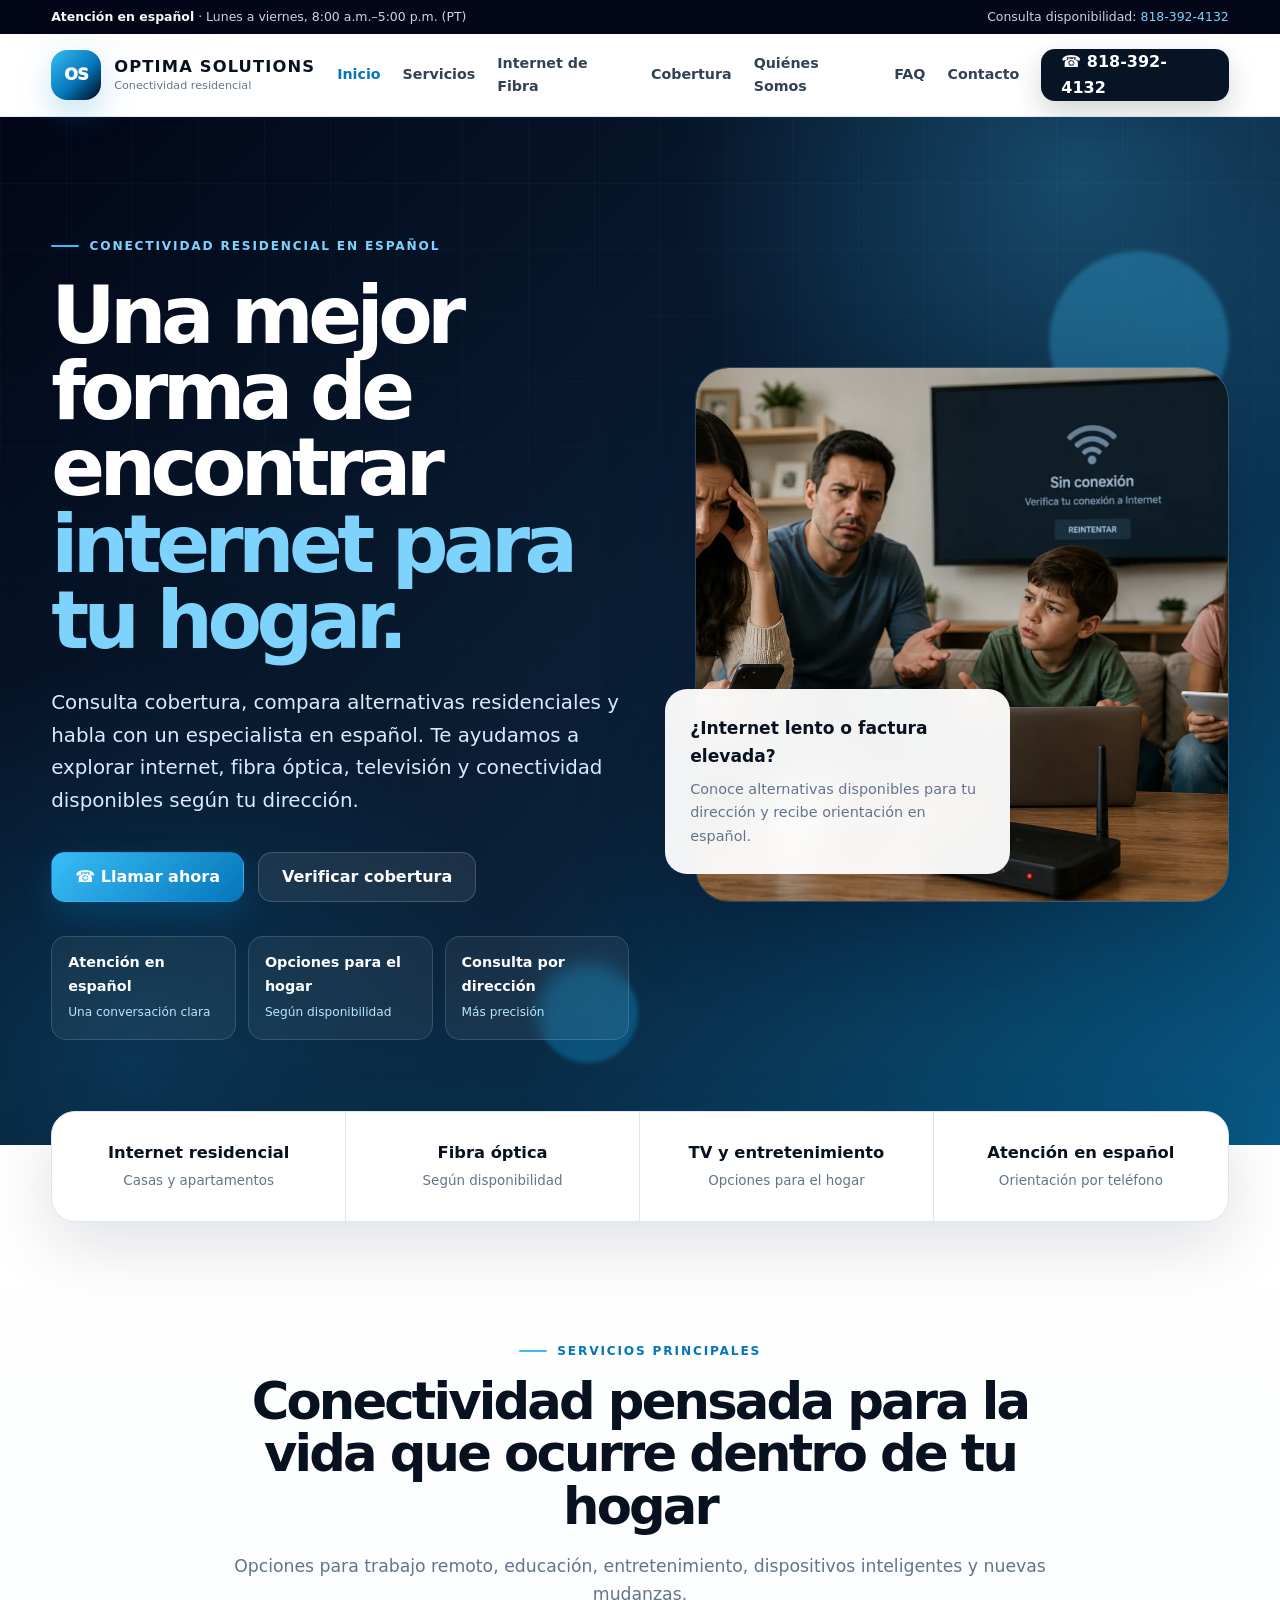
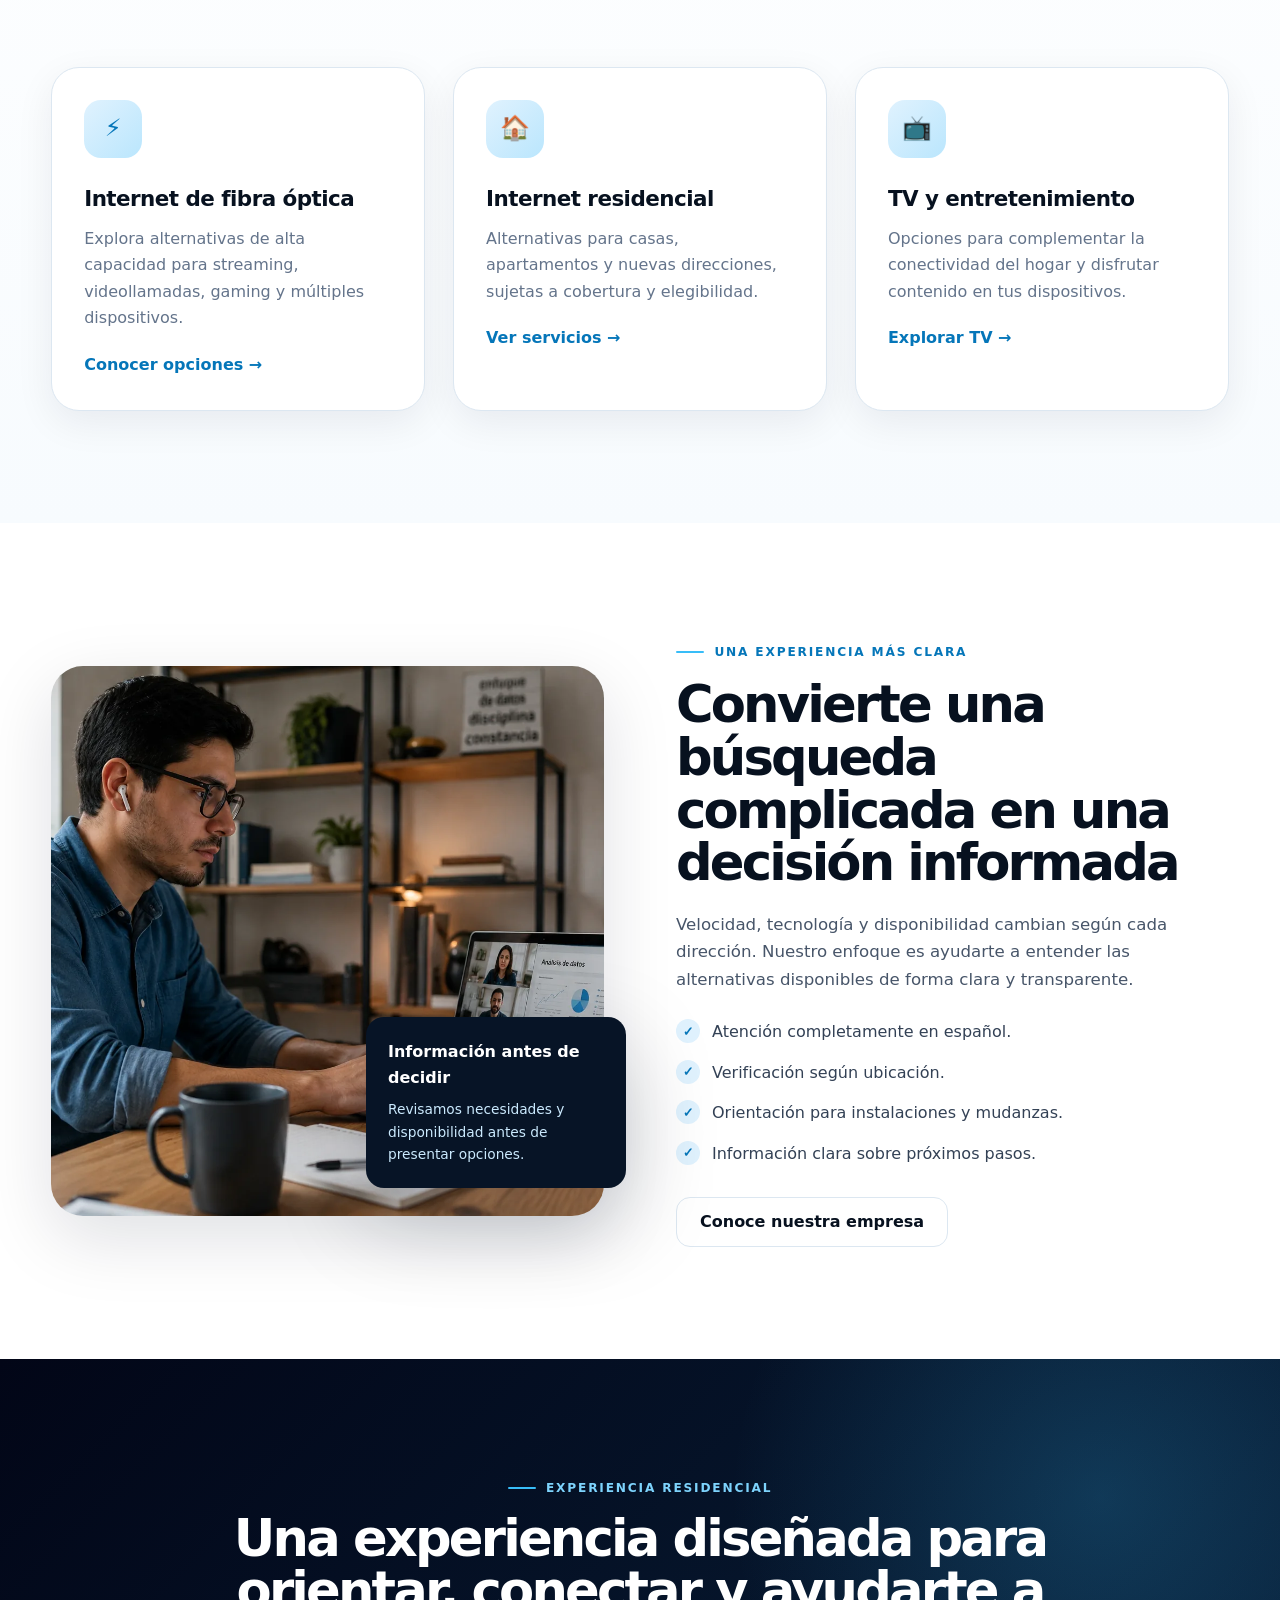
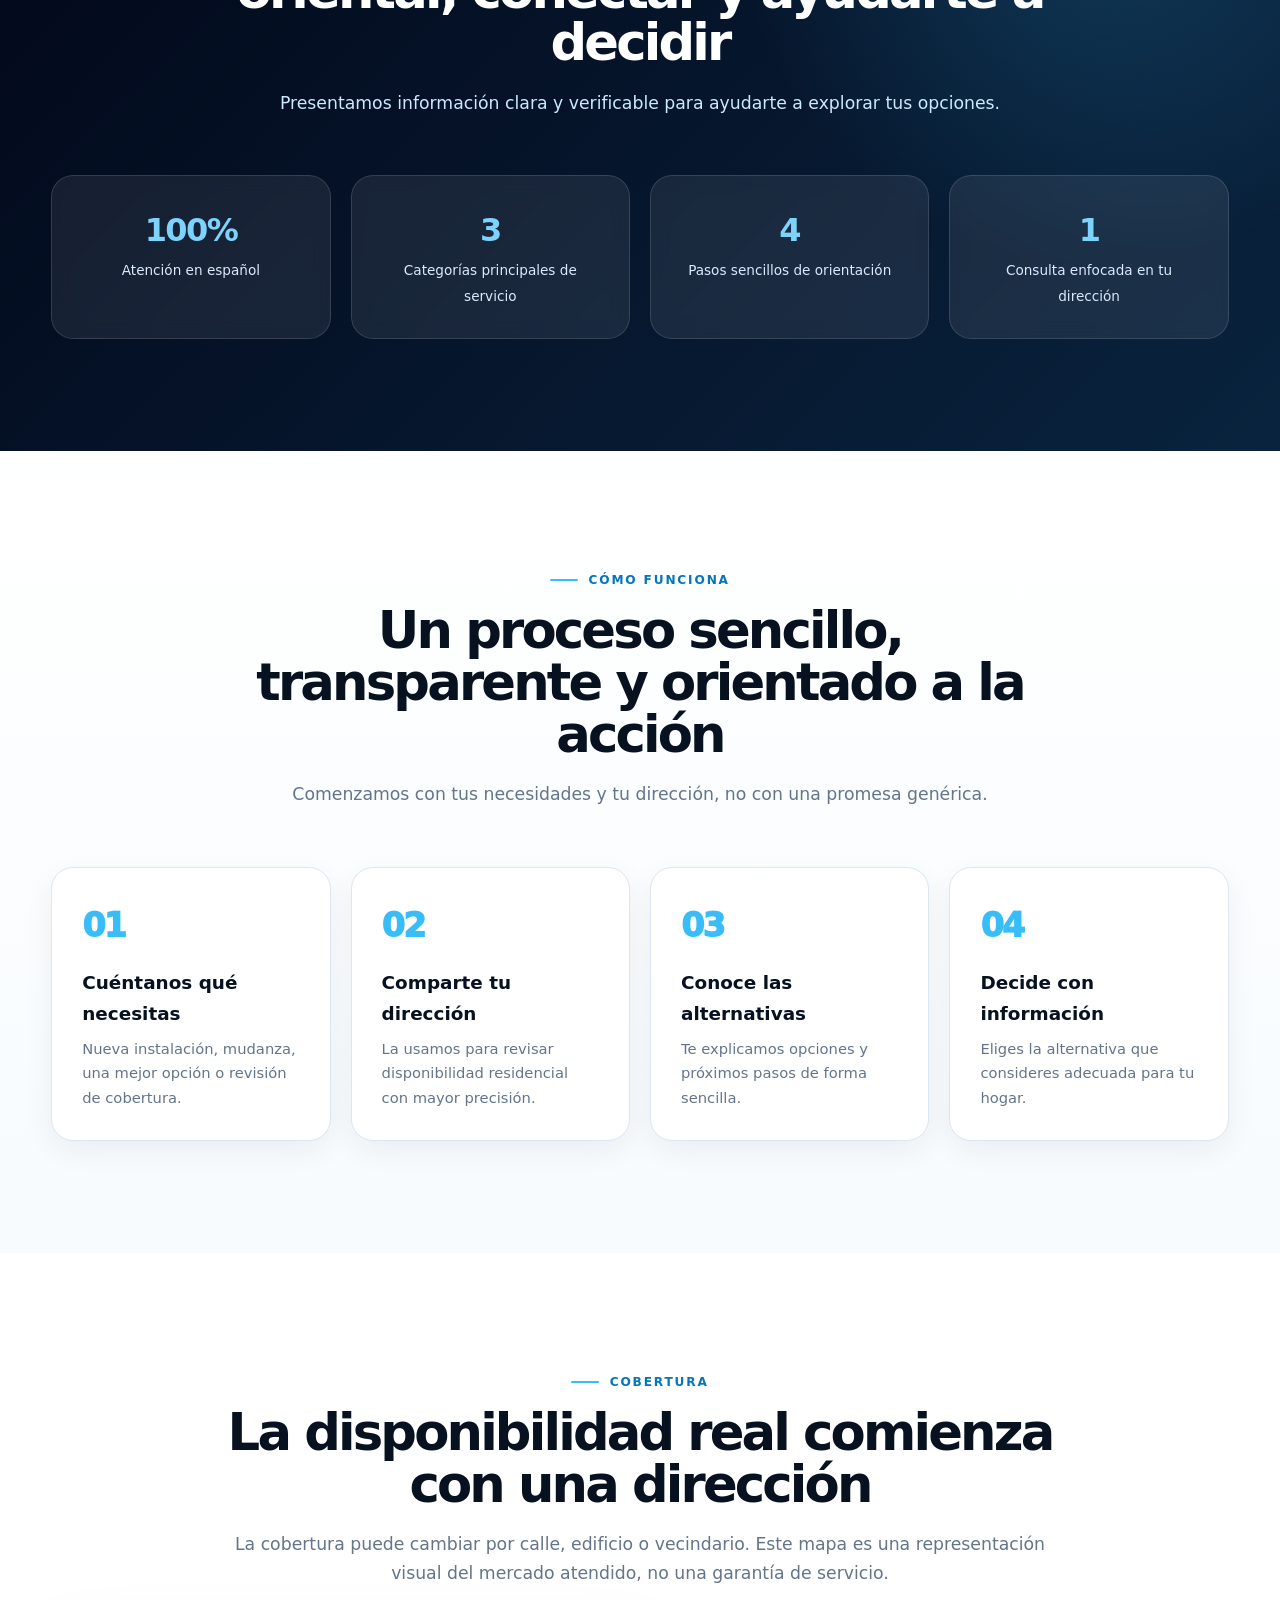
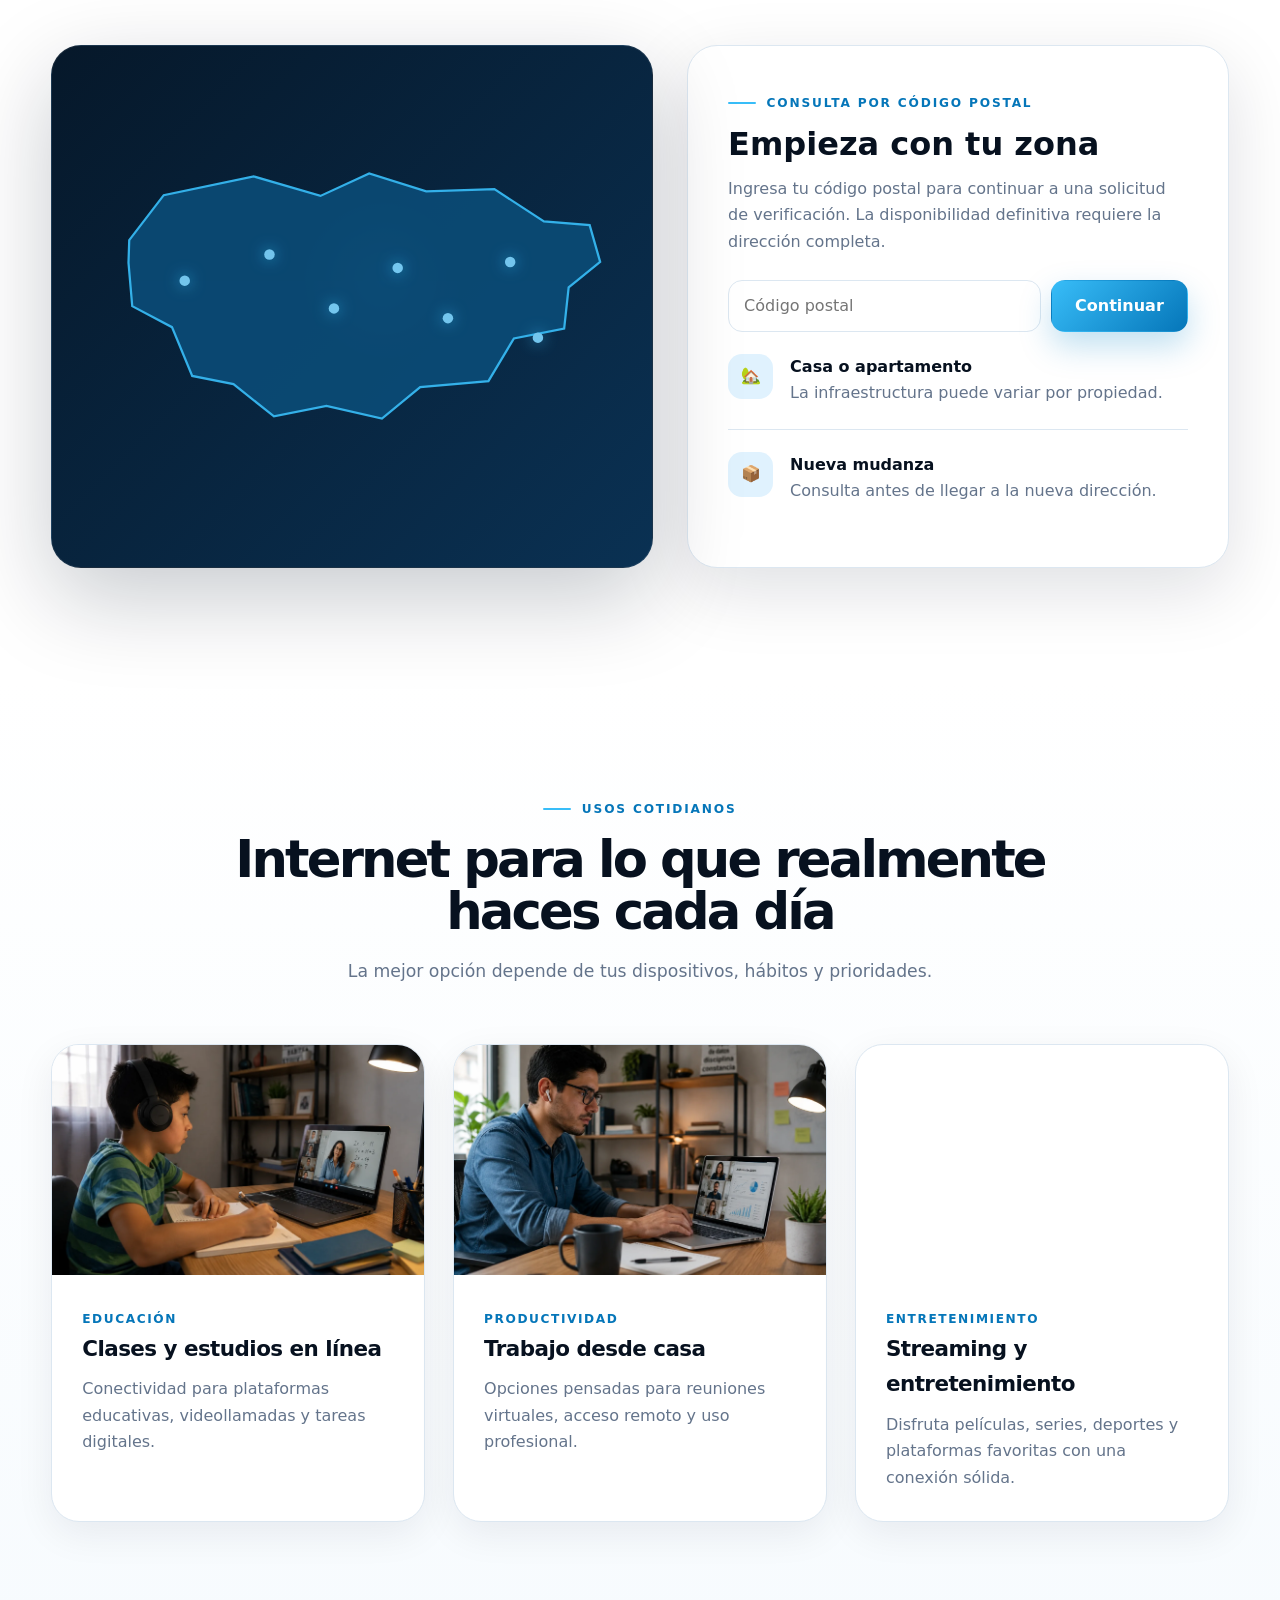
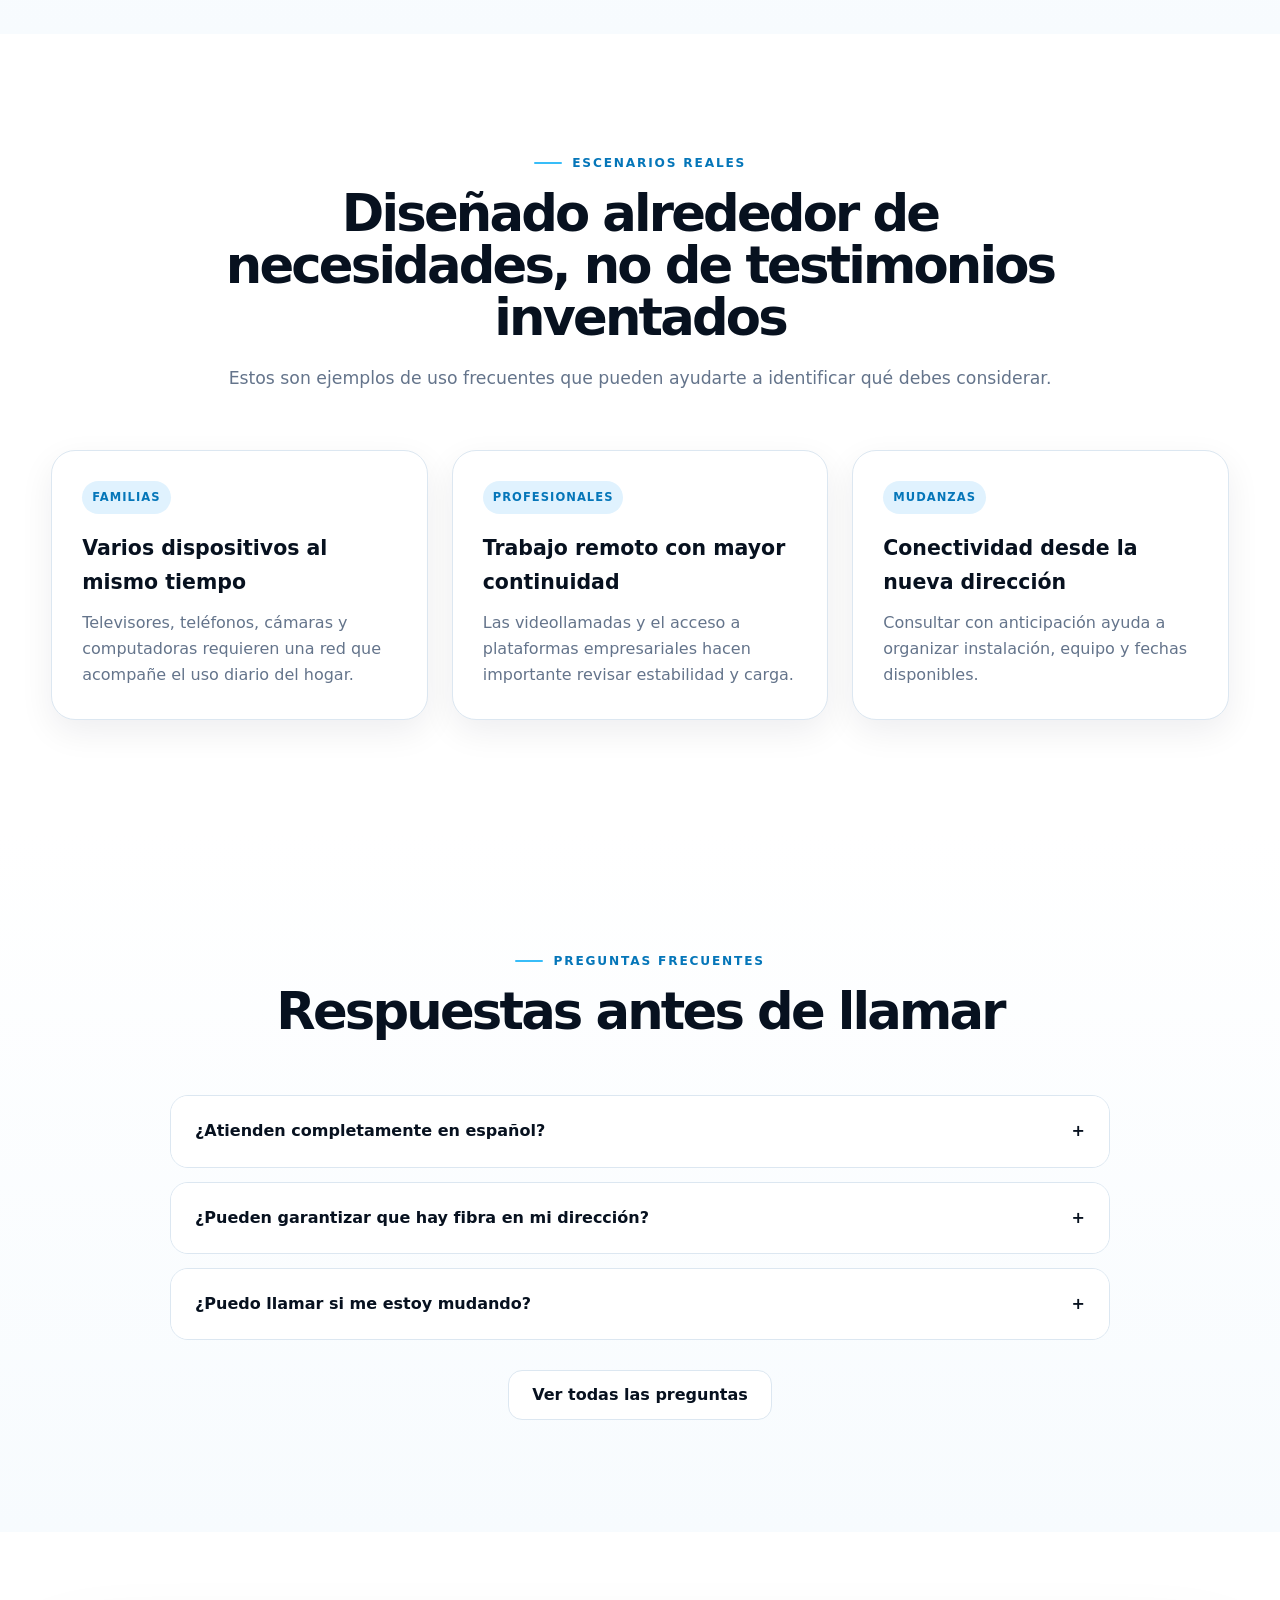
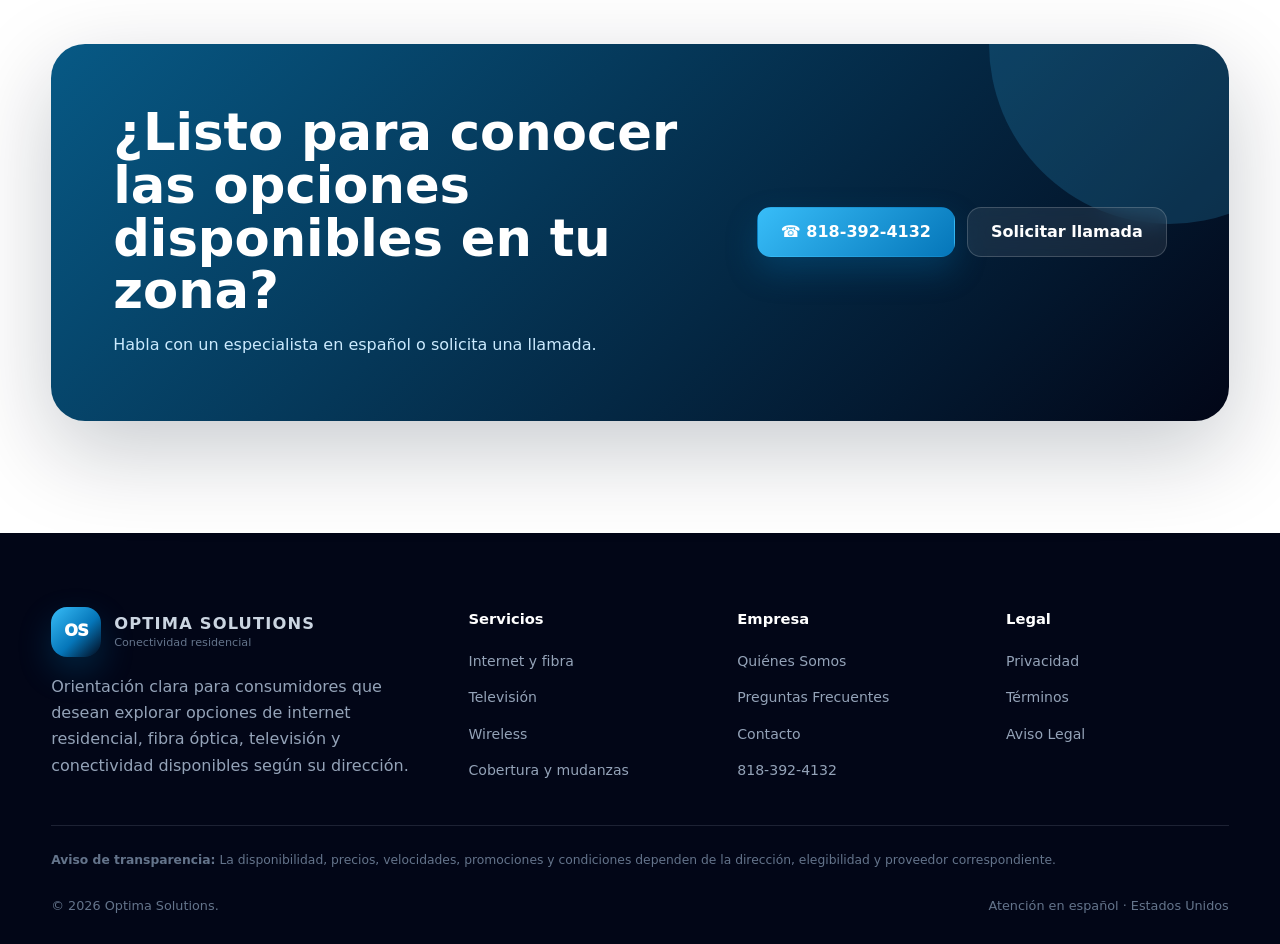
==== commit e42d8e32: "Add files via upload" ====
--- a/index.html
+++ b/index.html
@@ -1,4 +1,5 @@
 <!DOCTYPE html>
+
 <html lang="es"><head>
 <script>(function(w,d,s,l,i){w[l]=w[l]||[];w[l].push({'gtm.start':new Date().getTime(),event:'gtm.js'});var f=d.getElementsByTagName(s)[0],j=d.createElement(s),dl=l!='dataLayer'?'&l='+l:'';j.async=true;j.src='https://www.googletagmanager.com/gtm.js?id='+i+dl;f.parentNode.insertBefore(j,f);})(window,document,'script','dataLayer','GTM-M92R3CHS');</script>
 <meta charset="utf-8"/><meta content="width=device-width,initial-scale=1" name="viewport"/>
@@ -28,13 +29,13 @@
 <p class="hero-copy">Consulta cobertura, compara alternativas residenciales y habla con un especialista en español. Te ayudamos a explorar internet, fibra óptica, televisión y conectividad disponibles según tu dirección.</p>
 <div class="hero-actions"><a class="btn btn-primary" href="tel:+18183924132">☎ Llamar ahora</a><a class="btn btn-ghost" href="/cobertura">Verificar cobertura</a></div>
 <div class="hero-proof"><div class="proof"><strong>Atención en español</strong><span>Una conversación clara</span></div><div class="proof"><strong>Opciones para el hogar</strong><span>Según disponibilidad</span></div><div class="proof"><strong>Consulta por dirección</strong><span>Más precisión</span></div></div></div>
-<div class="hero-visual"><div class="hero-image"><img alt="Familia usando internet residencial en casa" src="/assets/images/familia-internet.webp"/></div><div class="hero-card"><strong>¿Internet lento o factura elevada?</strong><p>Conoce alternativas disponibles para tu dirección y recibe orientación en español.</p></div></div></div></section>
+<div class="hero-visual"><div class="hero-image"><img alt="Familia usando internet residencial en casa" decoding="async" fetchpriority="high" height="1024" src="/assets/images/familia-internet.webp" width="1536"/></div><div class="hero-card"><strong>¿Internet lento o factura elevada?</strong><p>Conoce alternativas disponibles para tu dirección y recibe orientación en español.</p></div></div></div></section>
 <div class="trust-bar"><div class="container trust-panel"><div class="trust-cell"><strong>Internet residencial</strong><span>Casas y apartamentos</span></div><div class="trust-cell"><strong>Fibra óptica</strong><span>Según disponibilidad</span></div><div class="trust-cell"><strong>TV y entretenimiento</strong><span>Opciones para el hogar</span></div><div class="trust-cell"><strong>Atención en español</strong><span>Orientación por teléfono</span></div></div></div>
 <section class="section section-soft"><div class="container"><div class="section-head reveal"><span class="eyebrow">Servicios principales</span><h2>Conectividad pensada para la vida que ocurre dentro de tu hogar</h2><p>Opciones para trabajo remoto, educación, entretenimiento, dispositivos inteligentes y nuevas mudanzas.</p></div><div class="grid-3">
 <article class="card reveal"><div class="card-icon">⚡</div><h3>Internet de fibra óptica</h3><p>Explora alternativas de alta capacidad para streaming, videollamadas, gaming y múltiples dispositivos.</p><a class="card-link" href="/internet-fibra">Conocer opciones →</a></article>
 <article class="card reveal"><div class="card-icon">🏠</div><h3>Internet residencial</h3><p>Alternativas para casas, apartamentos y nuevas direcciones, sujetas a cobertura y elegibilidad.</p><a class="card-link" href="/servicios">Ver servicios →</a></article>
 <article class="card reveal"><div class="card-icon">📺</div><h3>TV y entretenimiento</h3><p>Opciones para complementar la conectividad del hogar y disfrutar contenido en tus dispositivos.</p><a class="card-link" href="/servicios#television">Explorar TV →</a></article></div></div></section>
-<section class="section"><div class="container split"><div class="split-image reveal"><img alt="Persona trabajando desde casa" src="/assets/images/trabajo-remoto.webp"/><div class="image-note"><strong>Información antes de decidir</strong><p>Revisamos necesidades y disponibilidad antes de presentar opciones.</p></div></div><div class="split-copy reveal"><span class="eyebrow">Una experiencia más clara</span><h2>Convierte una búsqueda complicada en una decisión informada</h2><p>Velocidad, tecnología y disponibilidad cambian según cada dirección. Nuestro enfoque es ayudarte a entender las alternativas disponibles de forma clara y transparente.</p><ul class="check-list"><li>Atención completamente en español.</li><li>Verificación según ubicación.</li><li>Orientación para instalaciones y mudanzas.</li><li>Información clara sobre próximos pasos.</li></ul><div style="margin-top:30px"><a class="btn btn-secondary" href="/quienes-somos">Conoce nuestra empresa</a></div></div></div></section>
+<section class="section"><div class="container split"><div class="split-image reveal"><img alt="Persona trabajando desde casa" decoding="async" height="1024" loading="lazy" src="/assets/images/trabajo-remoto.webp" width="1536"/><div class="image-note"><strong>Información antes de decidir</strong><p>Revisamos necesidades y disponibilidad antes de presentar opciones.</p></div></div><div class="split-copy reveal"><span class="eyebrow">Una experiencia más clara</span><h2>Convierte una búsqueda complicada en una decisión informada</h2><p>Velocidad, tecnología y disponibilidad cambian según cada dirección. Nuestro enfoque es ayudarte a entender las alternativas disponibles de forma clara y transparente.</p><ul class="check-list"><li>Atención completamente en español.</li><li>Verificación según ubicación.</li><li>Orientación para instalaciones y mudanzas.</li><li>Información clara sobre próximos pasos.</li></ul><div style="margin-top:30px"><a class="btn btn-secondary" href="/quienes-somos">Conoce nuestra empresa</a></div></div></div></section>
 <section class="section section-dark"><div class="container"><div class="section-head reveal"><span class="eyebrow" style="color:#7dd3fc">Experiencia residencial</span><h2>Una experiencia diseñada para orientar, conectar y ayudarte a decidir</h2><p>Presentamos información clara y verificable para ayudarte a explorar tus opciones.</p></div><div class="metric-grid">
 <div class="metric reveal"><strong data-counter="100" data-suffix="%">100%</strong><span>Atención en español</span></div><div class="metric reveal"><strong data-counter="3">3</strong><span>Categorías principales de servicio</span></div><div class="metric reveal"><strong data-counter="4">4</strong><span>Pasos sencillos de orientación</span></div><div class="metric reveal"><strong data-counter="1">1</strong><span>Consulta enfocada en tu dirección</span></div></div></div></section>
 <section class="section section-soft"><div class="container"><div class="section-head reveal"><span class="eyebrow">Cómo funciona</span><h2>Un proceso sencillo, transparente y orientado a la acción</h2><p>Comenzamos con tus necesidades y tu dirección, no con una promesa genérica.</p></div><div class="process">
@@ -43,8 +44,8 @@
 <div class="coverage-map reveal"><svg aria-label="Mapa visual de Estados Unidos" viewbox="0 0 800 480"><path d="M103 152L149 92l120-25 89 26 65-30 76 24 91-3 66 43 61 5 14 49-42 34-6 55-67 13-34 57-91 8-51 42-74-17-70 14-54-43-55-11-27-65-53-28-5-58z" fill="#0b4b76" stroke="#38bdf8" stroke-width="3"></path><g fill="#7dd3fc"><circle class="map-pin" cx="177" cy="206" r="7"></circle><circle class="map-pin" cx="290" cy="171" r="7"></circle><circle class="map-pin" cx="376" cy="243" r="7"></circle><circle class="map-pin" cx="461" cy="189" r="7"></circle><circle class="map-pin" cx="528" cy="256" r="7"></circle><circle class="map-pin" cx="611" cy="181" r="7"></circle><circle class="map-pin" cx="648" cy="282" r="7"></circle></g></svg></div>
 <div class="coverage-panel reveal"><span class="eyebrow">Consulta por código postal</span><h3>Empieza con tu zona</h3><p class="muted">Ingresa tu código postal para continuar a una solicitud de verificación. La disponibilidad definitiva requiere la dirección completa.</p><form class="zip-form" id="zip-check"><input inputmode="numeric" maxlength="5" name="zip" pattern="[0-9]{5}" placeholder="Código postal" required=""/><button class="btn btn-primary" type="submit">Continuar</button></form><div class="use-case"><i>🏡</i><div><strong>Casa o apartamento</strong><p class="muted">La infraestructura puede variar por propiedad.</p></div></div><div class="use-case"><i>📦</i><div><strong>Nueva mudanza</strong><p class="muted">Consulta antes de llegar a la nueva dirección.</p></div></div></div></div></div></section>
 <section class="section section-soft"><div class="container"><div class="section-head reveal"><span class="eyebrow">Usos cotidianos</span><h2>Internet para lo que realmente haces cada día</h2><p>La mejor opción depende de tus dispositivos, hábitos y prioridades.</p></div><div class="grid-3">
-<article class="card feature-card reveal"><img alt="Estudiante en una clase en línea" src="/assets/images/estudio-en-linea.webp"/><div class="feature-body"><span class="kicker">Educación</span><h3>Clases y estudios en línea</h3><p>Conectividad para plataformas educativas, videollamadas y tareas digitales.</p></div></article>
-<article class="card feature-card reveal"><img alt="Trabajo remoto desde el hogar" src="/assets/images/trabajo-remoto.webp"/><div class="feature-body"><span class="kicker">Productividad</span><h3>Trabajo desde casa</h3><p>Opciones pensadas para reuniones virtuales, acceso remoto y uso profesional.</p></div></article>
+<article class="card feature-card reveal"><img alt="Estudiante en una clase en línea" decoding="async" height="1024" loading="lazy" src="/assets/images/estudio-en-linea.webp" width="1536"/><div class="feature-body"><span class="kicker">Educación</span><h3>Clases y estudios en línea</h3><p>Conectividad para plataformas educativas, videollamadas y tareas digitales.</p></div></article>
+<article class="card feature-card reveal"><img alt="Trabajo remoto desde el hogar" decoding="async" height="1024" loading="lazy" src="/assets/images/trabajo-remoto.webp" width="1536"/><div class="feature-body"><span class="kicker">Productividad</span><h3>Trabajo desde casa</h3><p>Opciones pensadas para reuniones virtuales, acceso remoto y uso profesional.</p></div></article>
 <article class="card feature-card reveal"><img alt="Familia disfrutando Internet residencial, streaming y múltiples dispositivos" decoding="async" height="1024" loading="lazy" src="/assets/images/landing-nuevo-servicio.webp" width="1536"/><div class="feature-body"><span class="kicker">Entretenimiento</span><h3>Streaming y entretenimiento</h3><p>Disfruta películas, series, deportes y plataformas favoritas con una conexión sólida.</p></div></article></div></div></section>
 <section class="section"><div class="container"><div class="section-head reveal"><span class="eyebrow">Escenarios reales</span><h2>Diseñado alrededor de necesidades, no de testimonios inventados</h2><p>Estos son ejemplos de uso frecuentes que pueden ayudarte a identificar qué debes considerar.</p></div><div class="story-grid">
 <article class="story reveal"><span class="story-tag">Familias</span><h3>Varios dispositivos al mismo tiempo</h3><p>Televisores, teléfonos, cámaras y computadoras requieren una red que acompañe el uso diario del hogar.</p></article>
